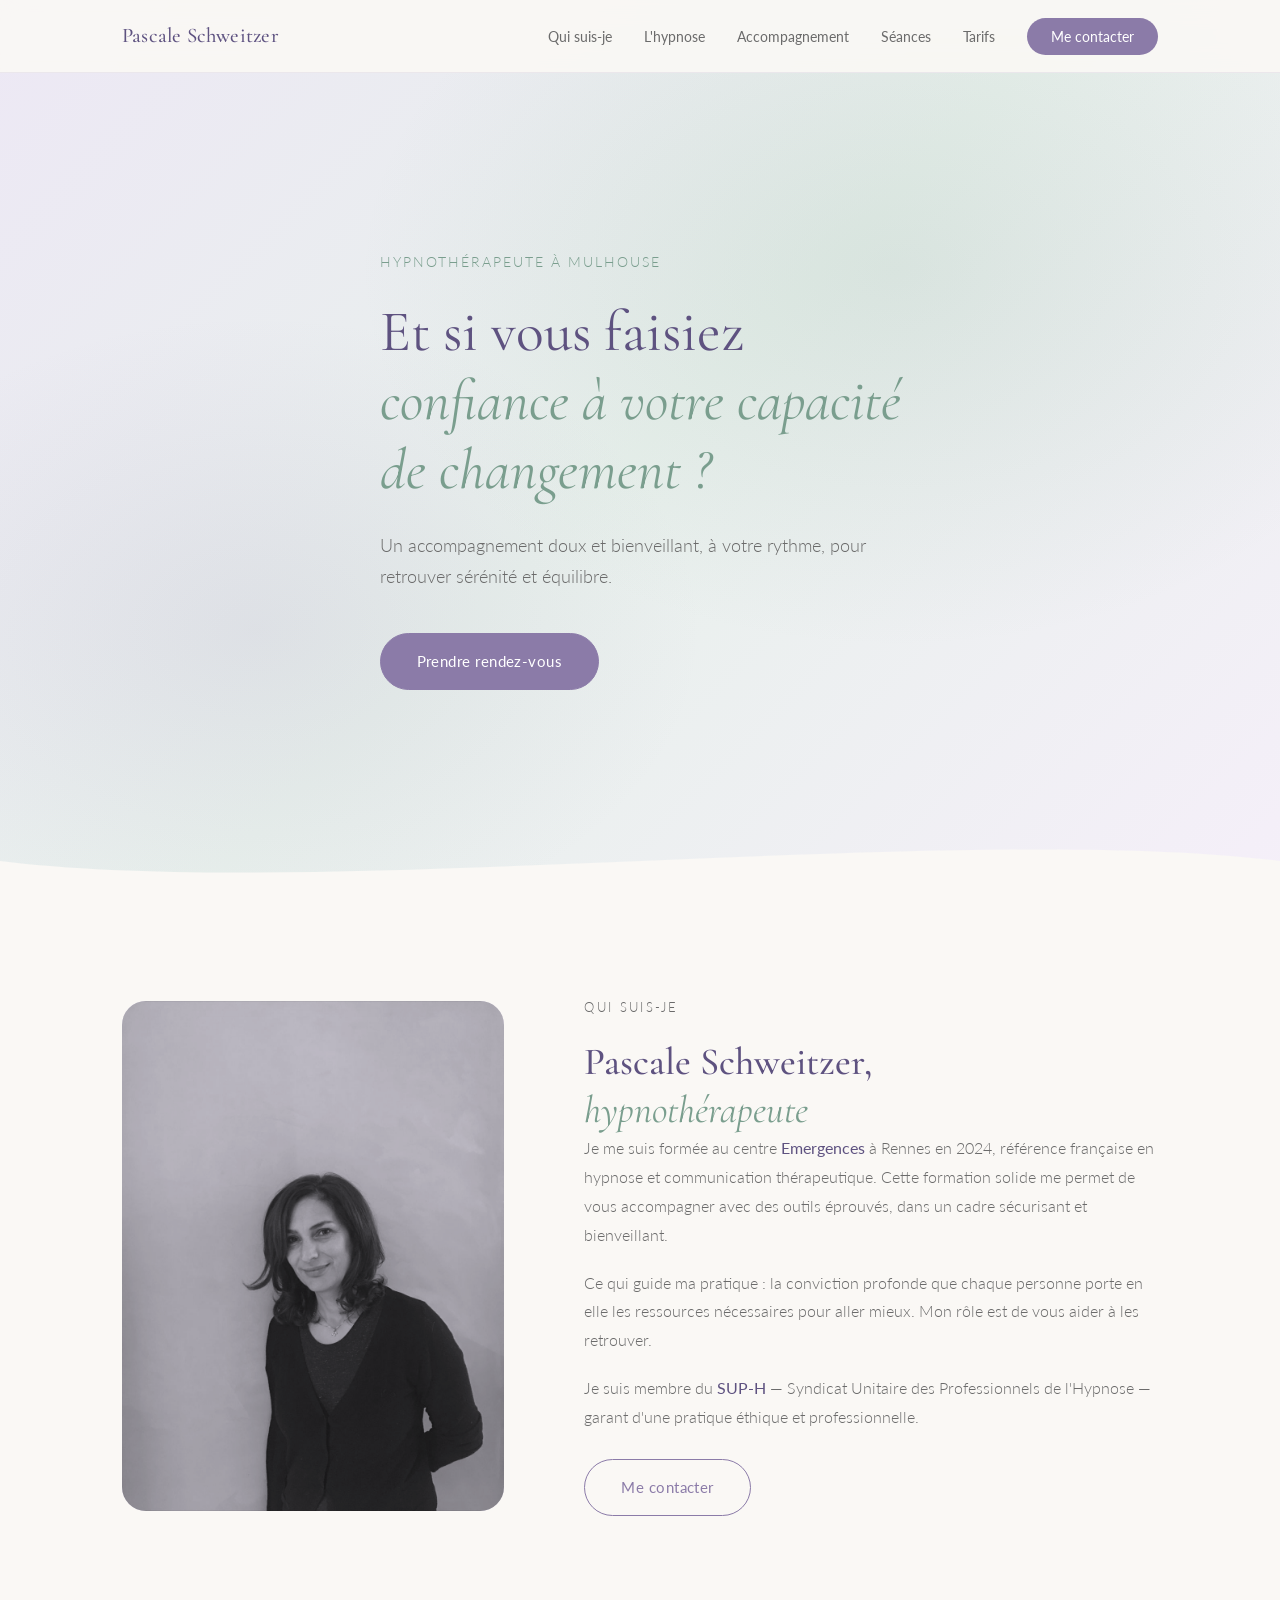
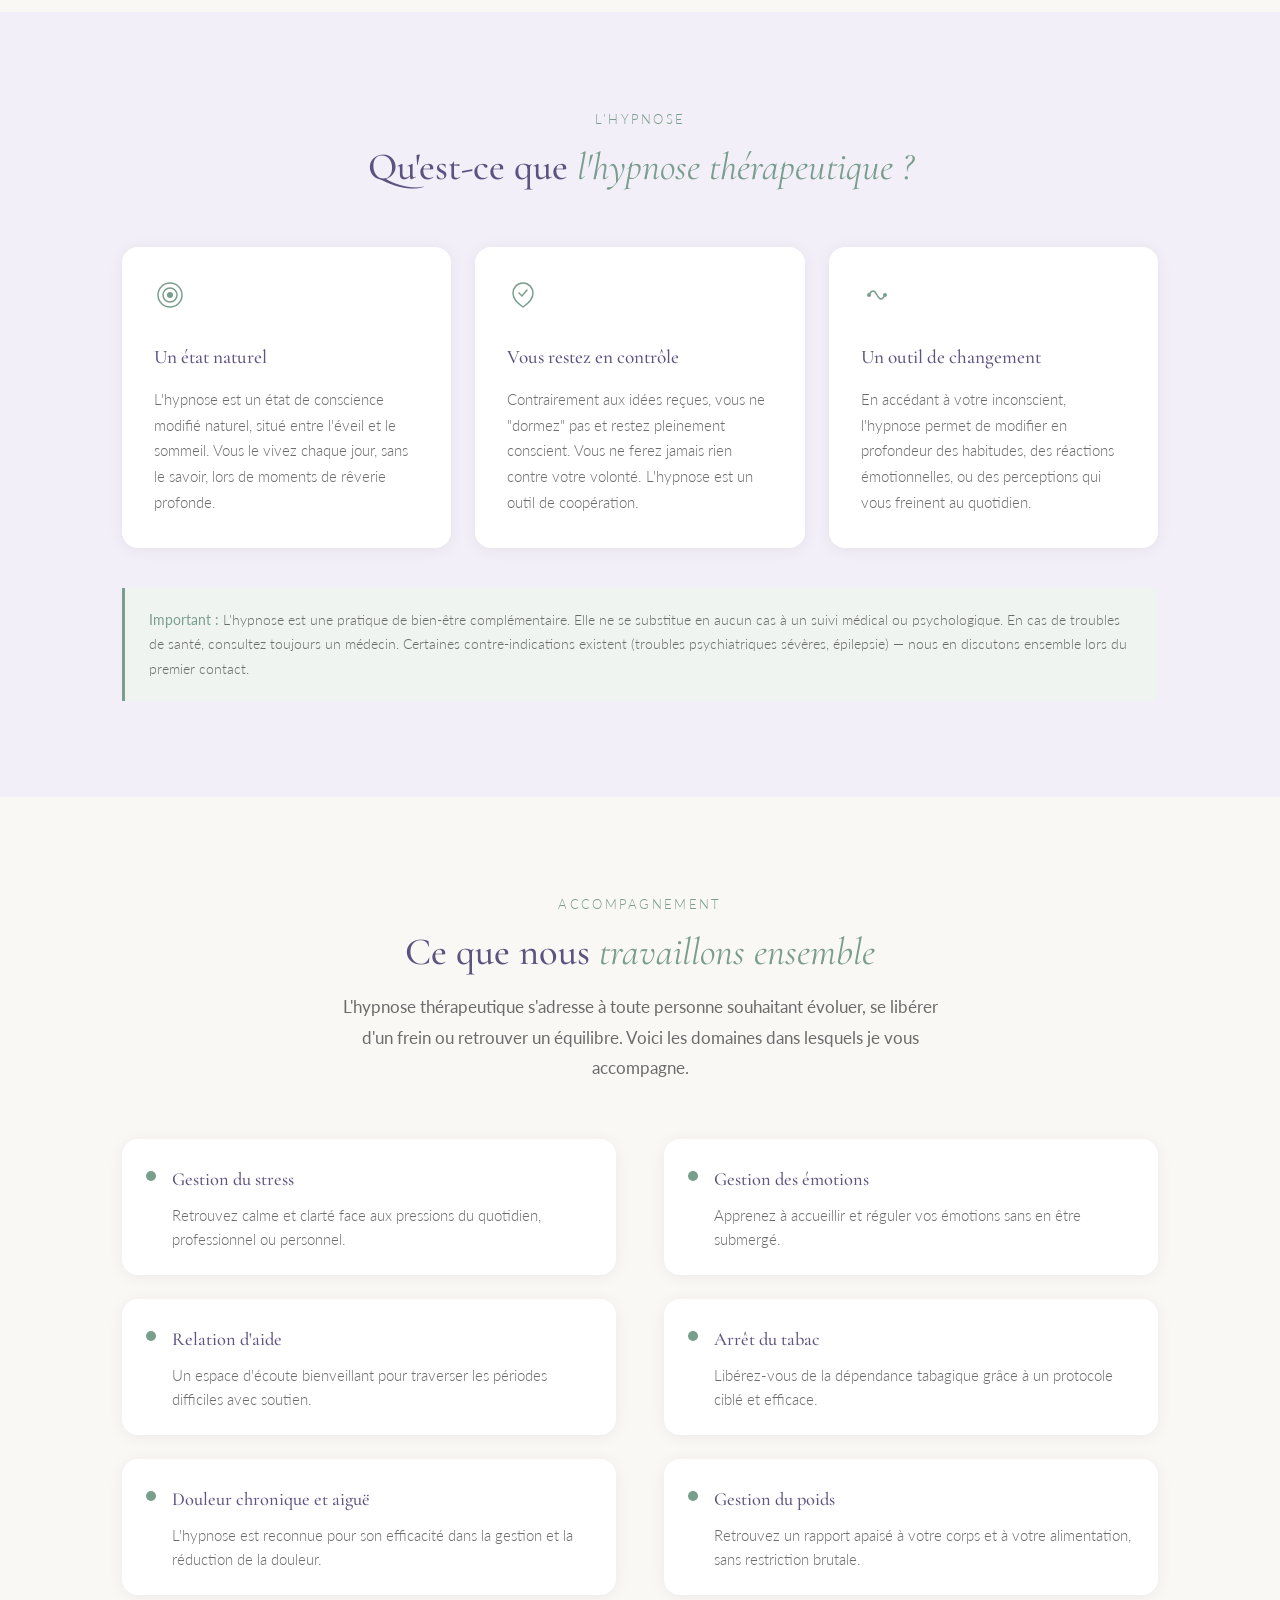
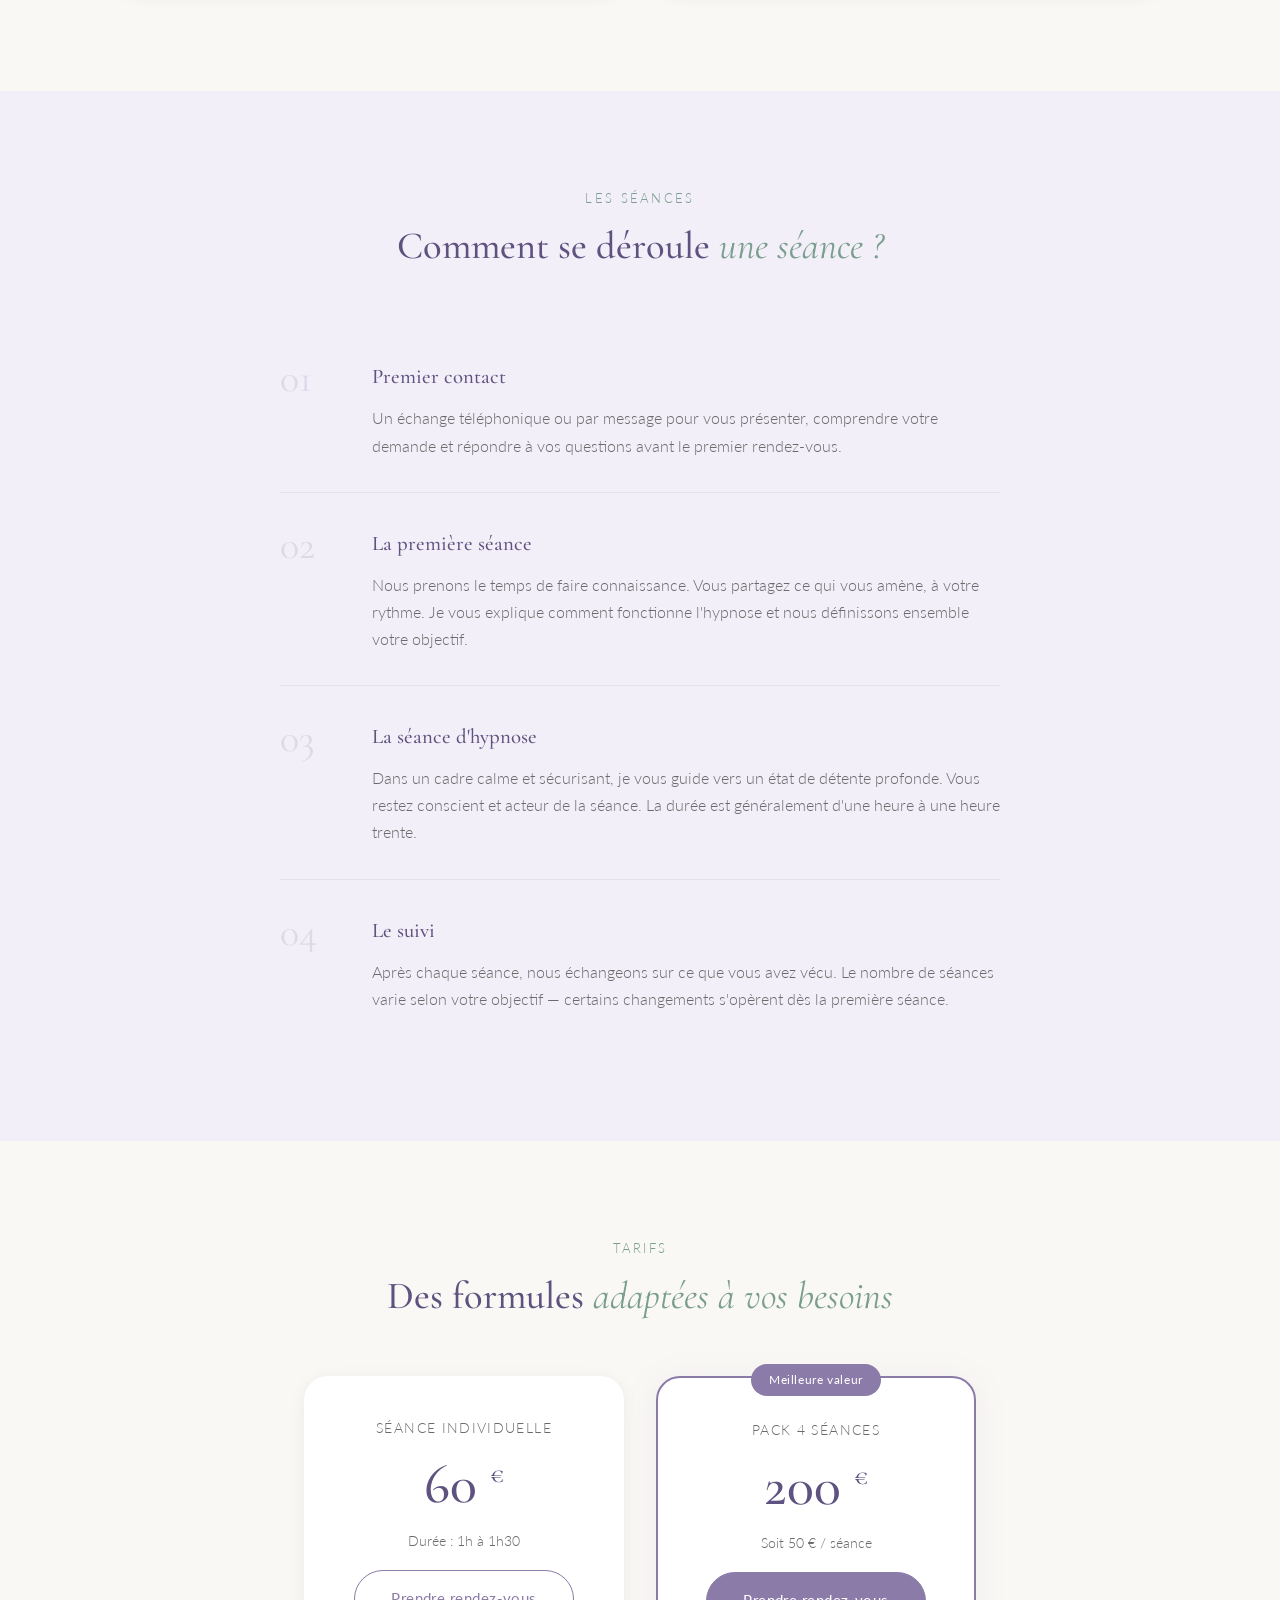
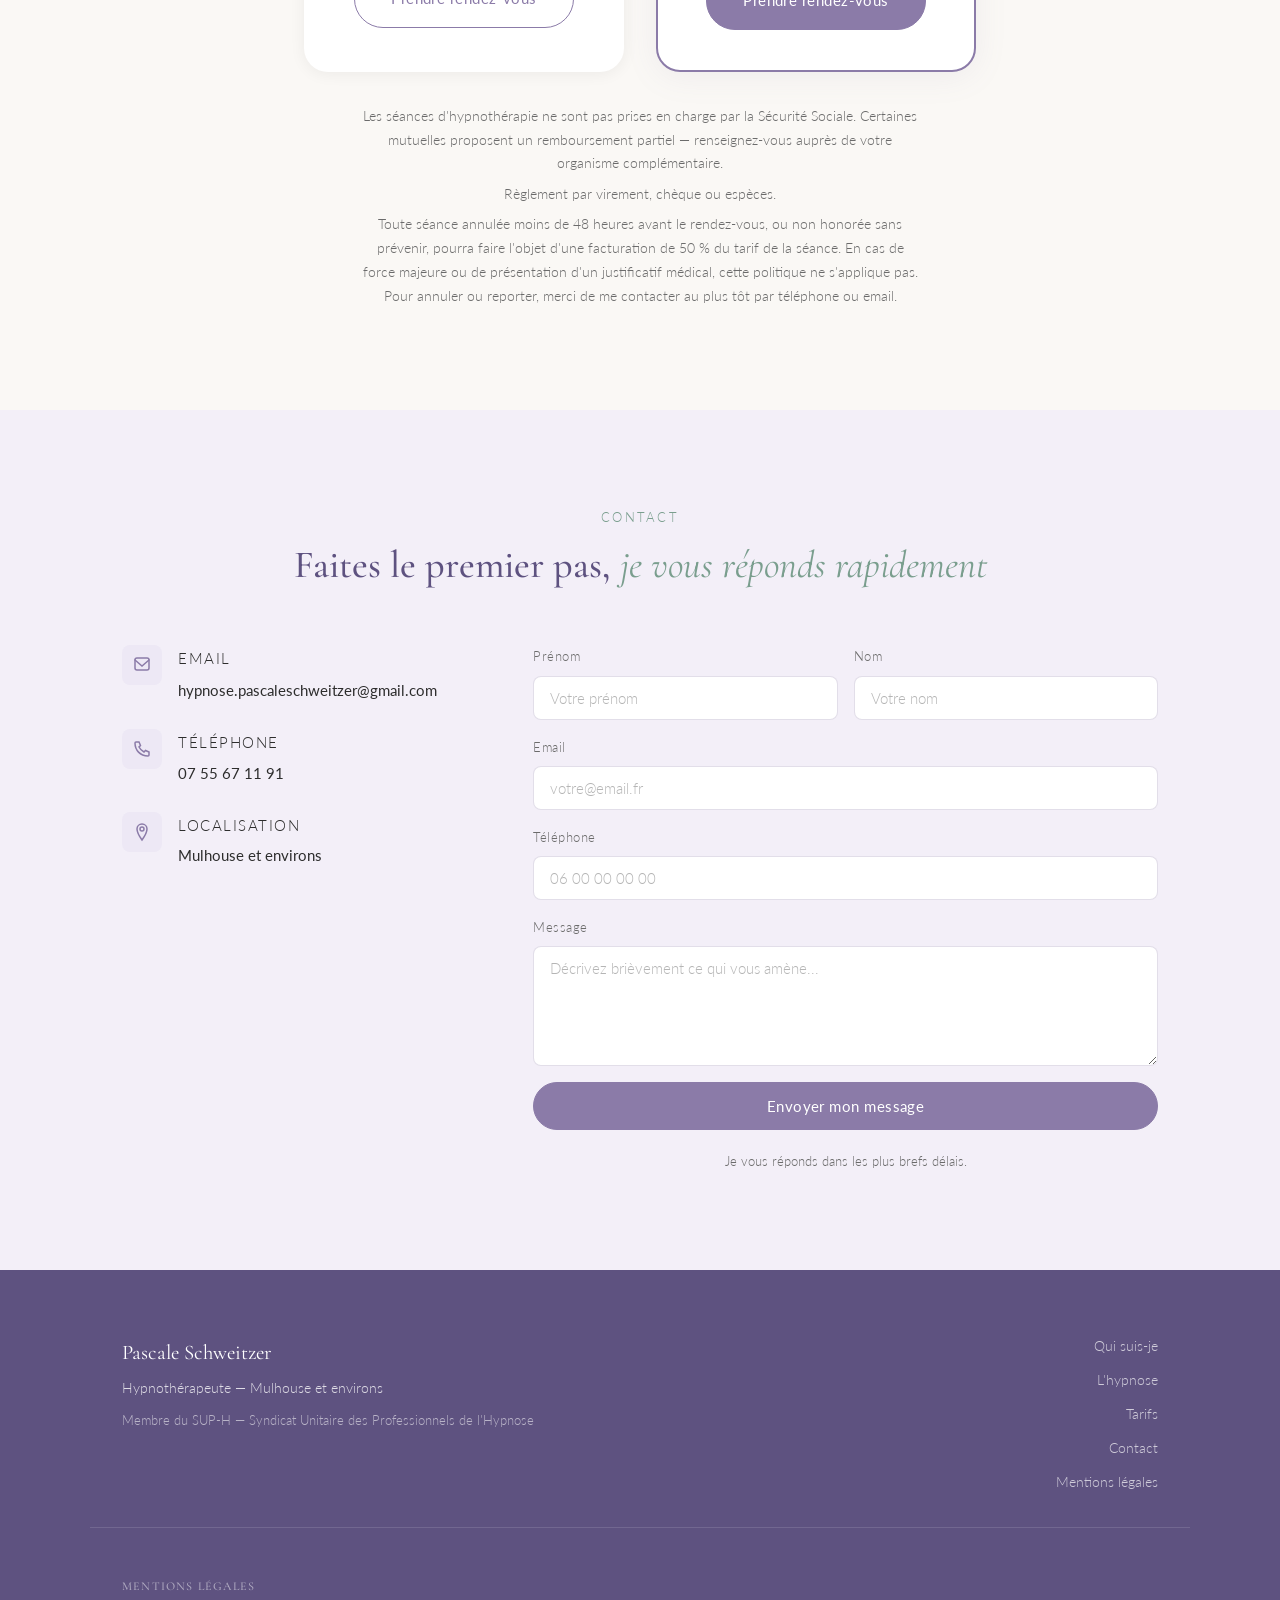
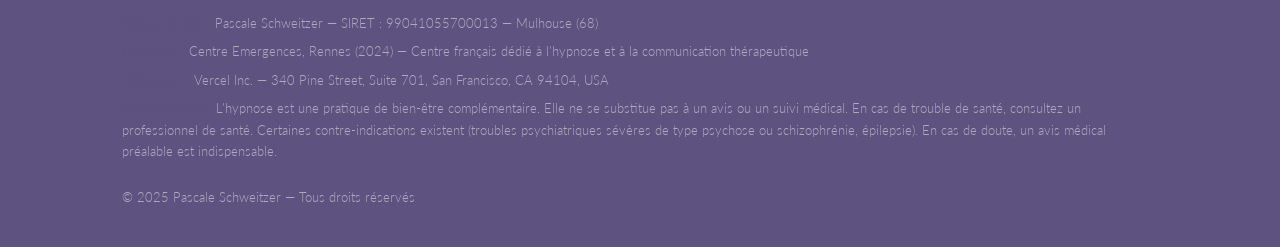
==== index.html @ 08927aa2 "favicon SVG bicolore violet/vert" ====
<!DOCTYPE html>
<html lang="fr">
<head>
  <meta charset="UTF-8" />
  <meta name="viewport" content="width=device-width, initial-scale=1.0" />
  <title>Pascale Schweitzer — Hypnothérapeute à Mulhouse</title>
  <meta name="description" content="Pascale Schweitzer, hypnothérapeute à Mulhouse. Accompagnement en gestion du stress, des émotions, arrêt du tabac, douleur chronique et gestion du poids. Certifiée Emergences." />
  <meta name="robots" content="index, follow" />
  <meta property="og:title" content="Pascale Schweitzer — Hypnothérapeute à Mulhouse" />
  <meta property="og:description" content="Un accompagnement doux et bienveillant pour retrouver votre équilibre. Hypnothérapeute certifiée à Mulhouse et environs." />
  <meta property="og:type" content="website" />
  <meta property="og:url" content="https://schweitzer-hypnose.fr" />
  <link rel="preconnect" href="https://fonts.googleapis.com" />
  <link rel="preconnect" href="https://fonts.gstatic.com" crossorigin />
  <link href="https://fonts.googleapis.com/css2?family=Cormorant+Garamond:ital,wght@0,400;0,500;0,600;1,400;1,500&family=Lato:wght@300;400&display=swap" rel="stylesheet" />
  <link rel="icon" type="image/svg+xml" href="assets/favicon.svg" />
  <link rel="stylesheet" href="style.css" />
</head>
<body>

  <!-- NAVIGATION -->
  <header class="header" id="top">
    <nav class="nav container">
      <a href="#top" class="nav-logo">Pascale Schweitzer</a>
      <button class="nav-burger" id="burger" aria-label="Ouvrir le menu" aria-expanded="false">
        <span></span><span></span><span></span>
      </button>
      <ul class="nav-links" id="nav-links">
        <li><a href="#qui-suis-je">Qui suis-je</a></li>
        <li><a href="#hypnose">L'hypnose</a></li>
        <li><a href="#accompagnement">Accompagnement</a></li>
        <li><a href="#deroulement">Séances</a></li>
        <li><a href="#tarifs">Tarifs</a></li>
        <li><a href="#contact" class="nav-cta">Me contacter</a></li>
      </ul>
    </nav>
  </header>

  <main>

    <!-- HERO -->
    <section class="hero" id="hero">
      <div class="hero-bg"></div>
      <div class="container hero-content">
        <p class="hero-eyebrow">Hypnothérapeute à Mulhouse</p>
        <h1 class="hero-title">Et si vous faisiez<br /><em>confiance à votre capacité<br />de changement ?</em></h1>
        <p class="hero-subtitle">Un accompagnement doux et bienveillant, à votre rythme, pour retrouver sérénité et équilibre.</p>
        <a href="#contact" class="btn btn-primary">Prendre rendez-vous</a>
      </div>
      <div class="hero-wave">
        <svg viewBox="0 0 1440 80" preserveAspectRatio="none" xmlns="http://www.w3.org/2000/svg">
          <path d="M0,40 C360,80 1080,0 1440,40 L1440,80 L0,80 Z" fill="#FAF8F5"/>
        </svg>
      </div>
    </section>

    <!-- QUI SUIS-JE -->
    <section class="section" id="qui-suis-je">
      <div class="container section-two-col">
        <div class="col-image">
          <div class="photo-frame">
            <img src="assets/img-cleo.jpeg" alt="Pascale Schweitzer, hypnothérapeute à Mulhouse" onerror="this.parentElement.classList.add('photo-placeholder')" />
            <div class="photo-overlay"></div>
            <div class="photo-placeholder-text">Photo de Pascale<br/>à venir</div>
          </div>
        </div>
        <div class="col-text">
          <p class="section-eyebrow">Qui suis-je</p>
          <h2 class="section-title">Pascale Schweitzer,<br /><em>hypnothérapeute</em></h2>
          <p>Je me suis formée au centre <strong>Emergences</strong> à Rennes en 2024, référence française en hypnose et communication thérapeutique. Cette formation solide me permet de vous accompagner avec des outils éprouvés, dans un cadre sécurisant et bienveillant.</p>
          <p>Ce qui guide ma pratique : la conviction profonde que chaque personne porte en elle les ressources nécessaires pour aller mieux. Mon rôle est de vous aider à les retrouver.</p>
          <p>Je suis membre du <strong>SUP-H</strong> — Syndicat Unitaire des Professionnels de l'Hypnose — garant d'une pratique éthique et professionnelle.</p>
          <a href="#contact" class="btn btn-outline">Me contacter</a>
        </div>
      </div>
    </section>

    <!-- L'HYPNOSE -->
    <section class="section section-alt" id="hypnose">
      <div class="container">
        <div class="section-header centered">
          <p class="section-eyebrow">L'hypnose</p>
          <h2 class="section-title">Qu'est-ce que <em>l'hypnose thérapeutique ?</em></h2>
        </div>
        <div class="hypnose-grid">
          <div class="hypnose-card">
            <div class="hypnose-icon">
              <svg width="32" height="32" viewBox="0 0 32 32" fill="none" xmlns="http://www.w3.org/2000/svg">
                <circle cx="16" cy="16" r="12" stroke="currentColor" stroke-width="1.5"/>
                <circle cx="16" cy="16" r="7" stroke="currentColor" stroke-width="1.5"/>
                <circle cx="16" cy="16" r="3" fill="currentColor"/>
              </svg>
            </div>
            <h3>Un état naturel</h3>
            <p>L'hypnose est un état de conscience modifié naturel, situé entre l'éveil et le sommeil. Vous le vivez chaque jour, sans le savoir, lors de moments de rêverie profonde.</p>
          </div>
          <div class="hypnose-card">
            <div class="hypnose-icon">
              <svg width="32" height="32" viewBox="0 0 32 32" fill="none" xmlns="http://www.w3.org/2000/svg">
                <path d="M16 4 C10 4 6 9 6 14 C6 20 10 24 16 28 C22 24 26 20 26 14 C26 9 22 4 16 4Z" stroke="currentColor" stroke-width="1.5"/>
                <path d="M12 14 L15 17 L20 11" stroke="currentColor" stroke-width="1.5" stroke-linecap="round"/>
              </svg>
            </div>
            <h3>Vous restez en contrôle</h3>
            <p>Contrairement aux idées reçues, vous ne "dormez" pas et restez pleinement conscient. Vous ne ferez jamais rien contre votre volonté. L'hypnose est un outil de coopération.</p>
          </div>
          <div class="hypnose-card">
            <div class="hypnose-icon">
              <svg width="32" height="32" viewBox="0 0 32 32" fill="none" xmlns="http://www.w3.org/2000/svg">
                <path d="M8 16 Q12 8 16 16 Q20 24 24 16" stroke="currentColor" stroke-width="1.5" stroke-linecap="round"/>
                <circle cx="8" cy="16" r="2" fill="currentColor"/>
                <circle cx="24" cy="16" r="2" fill="currentColor"/>
              </svg>
            </div>
            <h3>Un outil de changement</h3>
            <p>En accédant à votre inconscient, l'hypnose permet de modifier en profondeur des habitudes, des réactions émotionnelles, ou des perceptions qui vous freinent au quotidien.</p>
          </div>
        </div>
        <div class="disclaimer">
          <p><strong>Important :</strong> L'hypnose est une pratique de bien-être complémentaire. Elle ne se substitue en aucun cas à un suivi médical ou psychologique. En cas de troubles de santé, consultez toujours un médecin. Certaines contre-indications existent (troubles psychiatriques sévères, épilepsie) — nous en discutons ensemble lors du premier contact.</p>
        </div>
      </div>
    </section>

    <!-- ACCOMPAGNEMENT -->
    <section class="section" id="accompagnement">
      <div class="container">
        <div class="section-header centered">
          <p class="section-eyebrow">Accompagnement</p>
          <h2 class="section-title">Ce que nous <em>travaillons ensemble</em></h2>
          <p class="section-intro">L'hypnose thérapeutique s'adresse à toute personne souhaitant évoluer, se libérer d'un frein ou retrouver un équilibre. Voici les domaines dans lesquels je vous accompagne.</p>
        </div>
        <div class="accompagnement-grid">
          <div class="accompagnement-item">
            <div class="item-dot"></div>
            <div>
              <h3>Gestion du stress</h3>
              <p>Retrouvez calme et clarté face aux pressions du quotidien, professionnel ou personnel.</p>
            </div>
          </div>
          <div class="accompagnement-item">
            <div class="item-dot"></div>
            <div>
              <h3>Gestion des émotions</h3>
              <p>Apprenez à accueillir et réguler vos émotions sans en être submergé.</p>
            </div>
          </div>
          <div class="accompagnement-item">
            <div class="item-dot"></div>
            <div>
              <h3>Relation d'aide</h3>
              <p>Un espace d'écoute bienveillant pour traverser les périodes difficiles avec soutien.</p>
            </div>
          </div>
          <div class="accompagnement-item">
            <div class="item-dot"></div>
            <div>
              <h3>Arrêt du tabac</h3>
              <p>Libérez-vous de la dépendance tabagique grâce à un protocole ciblé et efficace.</p>
            </div>
          </div>
          <div class="accompagnement-item">
            <div class="item-dot"></div>
            <div>
              <h3>Douleur chronique et aiguë</h3>
              <p>L'hypnose est reconnue pour son efficacité dans la gestion et la réduction de la douleur.</p>
            </div>
          </div>
          <div class="accompagnement-item">
            <div class="item-dot"></div>
            <div>
              <h3>Gestion du poids</h3>
              <p>Retrouvez un rapport apaisé à votre corps et à votre alimentation, sans restriction brutale.</p>
            </div>
          </div>
        </div>
      </div>
    </section>

    <!-- DÉROULEMENT -->
    <section class="section section-alt" id="deroulement">
      <div class="container">
        <div class="section-header centered">
          <p class="section-eyebrow">Les séances</p>
          <h2 class="section-title">Comment se déroule <em>une séance ?</em></h2>
        </div>
        <div class="deroulement-steps">
          <div class="step">
            <div class="step-number">01</div>
            <div class="step-content">
              <h3>Premier contact</h3>
              <p>Un échange téléphonique ou par message pour vous présenter, comprendre votre demande et répondre à vos questions avant le premier rendez-vous.</p>
            </div>
          </div>
          <div class="step">
            <div class="step-number">02</div>
            <div class="step-content">
              <h3>La première séance</h3>
              <p>Nous prenons le temps de faire connaissance. Vous partagez ce qui vous amène, à votre rythme. Je vous explique comment fonctionne l'hypnose et nous définissons ensemble votre objectif.</p>
            </div>
          </div>
          <div class="step">
            <div class="step-number">03</div>
            <div class="step-content">
              <h3>La séance d'hypnose</h3>
              <p>Dans un cadre calme et sécurisant, je vous guide vers un état de détente profonde. Vous restez conscient et acteur de la séance. La durée est généralement d'une heure à une heure trente.</p>
            </div>
          </div>
          <div class="step">
            <div class="step-number">04</div>
            <div class="step-content">
              <h3>Le suivi</h3>
              <p>Après chaque séance, nous échangeons sur ce que vous avez vécu. Le nombre de séances varie selon votre objectif — certains changements s'opèrent dès la première séance.</p>
            </div>
          </div>
        </div>
      </div>
    </section>

    <!-- TARIFS -->
    <section class="section" id="tarifs">
      <div class="container">
        <div class="section-header centered">
          <p class="section-eyebrow">Tarifs</p>
          <h2 class="section-title">Des formules <em>adaptées à vos besoins</em></h2>
        </div>
        <div class="tarifs-grid">
          <div class="tarif-card">
            <div class="tarif-label">Séance individuelle</div>
            <div class="tarif-price">60 <span>€</span></div>
            <div class="tarif-detail">Durée : 1h à 1h30</div>
            <a href="#contact" class="btn btn-outline">Prendre rendez-vous</a>
          </div>
          <div class="tarif-card tarif-card-featured">
            <div class="tarif-badge">Meilleure valeur</div>
            <div class="tarif-label">Pack 4 séances</div>
            <div class="tarif-price">200 <span>€</span></div>
            <div class="tarif-detail">Soit 50 € / séance</div>
            <a href="#contact" class="btn btn-primary">Prendre rendez-vous</a>
          </div>
        </div>
        <div class="tarifs-note">
          <p>Les séances d'hypnothérapie ne sont pas prises en charge par la Sécurité Sociale. Certaines mutuelles proposent un remboursement partiel — renseignez-vous auprès de votre organisme complémentaire.</p>
          <p>Règlement par virement, chèque ou espèces.</p>
          <p>Toute séance annulée moins de 48 heures avant le rendez-vous, ou non honorée sans prévenir, pourra faire l'objet d'une facturation de 50 % du tarif de la séance. En cas de force majeure ou de présentation d'un justificatif médical, cette politique ne s'applique pas. Pour annuler ou reporter, merci de me contacter au plus tôt par téléphone ou email.</p>
        </div>
      </div>
    </section>

    <!-- CONTACT -->
    <section class="section section-alt" id="contact">
      <div class="container">
        <div class="section-header centered">
          <p class="section-eyebrow">Contact</p>
          <h2 class="section-title">Faites le premier pas, <em>je vous réponds rapidement</em></h2>
        </div>
        <div class="contact-grid">
          <div class="contact-info">
            <div class="contact-item">
              <div class="contact-icon">
                <svg width="20" height="20" viewBox="0 0 20 20" fill="none" xmlns="http://www.w3.org/2000/svg">
                  <path d="M3 5a2 2 0 012-2h10a2 2 0 012 2v8a2 2 0 01-2 2H5a2 2 0 01-2-2V5z" stroke="currentColor" stroke-width="1.5"/>
                  <path d="M3 5l7 6 7-6" stroke="currentColor" stroke-width="1.5" stroke-linecap="round"/>
                </svg>
              </div>
              <div>
                <p class="contact-label">Email</p>
                <a href="mailto:hypnose.pascaleschweitzer@gmail.com">hypnose.pascaleschweitzer@gmail.com</a>
              </div>
            </div>
            <div class="contact-item">
              <div class="contact-icon">
                <svg width="20" height="20" viewBox="0 0 20 20" fill="none" xmlns="http://www.w3.org/2000/svg">
                  <path d="M3 4a1 1 0 011-1h3l1.5 3.5L7 8a12 12 0 005 5l1.5-1.5L17 13v3a1 1 0 01-1 1C8 17 3 11 3 4z" stroke="currentColor" stroke-width="1.5" stroke-linecap="round"/>
                </svg>
              </div>
              <div>
                <p class="contact-label">Téléphone</p>
                <a href="tel:+33755671191">07 55 67 11 91</a>
              </div>
            </div>
            <div class="contact-item">
              <div class="contact-icon">
                <svg width="20" height="20" viewBox="0 0 20 20" fill="none" xmlns="http://www.w3.org/2000/svg">
                  <path d="M10 2C7.2 2 5 4.2 5 7c0 4 5 11 5 11s5-7 5-11c0-2.8-2.2-5-5-5z" stroke="currentColor" stroke-width="1.5"/>
                  <circle cx="10" cy="7" r="2" stroke="currentColor" stroke-width="1.5"/>
                </svg>
              </div>
              <div>
                <p class="contact-label">Localisation</p>
                <p>Mulhouse et environs</p>
              </div>
            </div>
          </div>
          <form class="contact-form" action="https://formspree.io/f/xaqkwlgq" method="POST">
            <div class="form-row">
              <div class="form-group">
                <label for="prenom">Prénom</label>
                <input type="text" id="prenom" name="prenom" required placeholder="Votre prénom" />
              </div>
              <div class="form-group">
                <label for="nom">Nom</label>
                <input type="text" id="nom" name="nom" required placeholder="Votre nom" />
              </div>
            </div>
            <div class="form-group">
              <label for="email">Email</label>
              <input type="email" id="email" name="email" required placeholder="votre@email.fr" />
            </div>
            <div class="form-group">
              <label for="telephone">Téléphone</label>
              <input type="tel" id="telephone" name="telephone" placeholder="06 00 00 00 00" />
            </div>
            <div class="form-group">
              <label for="message">Message</label>
              <textarea id="message" name="message" rows="5" required placeholder="Décrivez brièvement ce qui vous amène..."></textarea>
            </div>
            <button type="submit" class="btn btn-primary btn-full">Envoyer mon message</button>
            <p class="form-note">Je vous réponds dans les plus brefs délais.</p>
          </form>
        </div>
      </div>
    </section>

  </main>

  <!-- FOOTER -->
  <footer class="footer">
    <div class="container footer-content">
      <div class="footer-brand">
        <p class="footer-name">Pascale Schweitzer</p>
        <p class="footer-title">Hypnothérapeute — Mulhouse et environs</p>
        <p class="footer-syndicat">Membre du SUP-H — Syndicat Unitaire des Professionnels de l'Hypnose</p>
      </div>
      <div class="footer-links">
        <a href="#qui-suis-je">Qui suis-je</a>
        <a href="#hypnose">L'hypnose</a>
        <a href="#tarifs">Tarifs</a>
        <a href="#contact">Contact</a>
        <a href="#mentions-legales">Mentions légales</a>
      </div>
    </div>
    <div class="container mentions-legales" id="mentions-legales">
      <h4>Mentions légales</h4>
      <p><strong>Éditeur du site :</strong> Pascale Schweitzer — SIRET : 99041055700013 — Mulhouse (68)</p>
      <p><strong>Formation :</strong> Centre Emergences, Rennes (2024) — Centre français dédié à l'hypnose et à la communication thérapeutique</p>
      <p><strong>Hébergeur :</strong> Vercel Inc. — 340 Pine Street, Suite 701, San Francisco, CA 94104, USA</p>
      <p><strong>Avertissement :</strong> L'hypnose est une pratique de bien-être complémentaire. Elle ne se substitue pas à un avis ou un suivi médical. En cas de trouble de santé, consultez un professionnel de santé. Certaines contre-indications existent (troubles psychiatriques sévères de type psychose ou schizophrénie, épilepsie). En cas de doute, un avis médical préalable est indispensable.</p>
      <p class="footer-copy">© 2025 Pascale Schweitzer — Tous droits réservés</p>
    </div>
  </footer>

  <script src="script.js"></script>
</body>
</html>
---- style.css ----
/* === VARIABLES === */
:root {
  --violet: #8B7BA8;
  --violet-dark: #5E5280;
  --violet-light: #EDE8F5;
  --vert: #7A9E8E;
  --vert-light: #EFF4F1;
  --fond: #FAF8F5;
  --fond-alt: #F3EFF8;
  --texte: #2D2D2D;
  --texte-doux: #6B6B6B;
  --blanc: #FFFFFF;
  --radius-sm: 8px;
  --radius-md: 16px;
  --radius-lg: 24px;
  --radius-pill: 50px;
  --ombre: 0 4px 32px rgba(139, 123, 168, 0.10);
  --ombre-card: 0 2px 16px rgba(0,0,0,0.06);
  --transition: 0.4s ease-out;
  --font-display: 'Cormorant Garamond', Georgia, serif;
  --font-body: 'Lato', sans-serif;
}

/* === RESET & BASE === */
*, *::before, *::after { box-sizing: border-box; margin: 0; padding: 0; }

html { scroll-behavior: smooth; font-size: 16px; }

body {
  font-family: var(--font-body);
  font-weight: 400;
  color: var(--texte);
  background-color: var(--fond);
  line-height: 1.8;
  overflow-x: hidden;
}

img { max-width: 100%; display: block; }

a { color: var(--violet); text-decoration: none; transition: color var(--transition); }
a:hover { color: var(--violet-dark); }

strong { font-weight: 400; color: var(--violet-dark); }

/* === CONTAINER === */
.container {
  max-width: 1100px;
  margin: 0 auto;
  padding: 0 2rem;
}

/* === BOUTONS === */
.btn {
  display: inline-block;
  padding: 14px 36px;
  border-radius: var(--radius-pill);
  font-family: var(--font-body);
  font-size: 0.95rem;
  font-weight: 400;
  letter-spacing: 0.03em;
  cursor: pointer;
  transition: all var(--transition);
  border: 1.5px solid transparent;
  text-align: center;
}

.btn-primary {
  background-color: var(--violet);
  color: var(--blanc);
  border-color: var(--violet);
}
.btn-primary:hover {
  background-color: var(--violet-dark);
  border-color: var(--violet-dark);
  color: var(--blanc);
  transform: translateY(-2px);
  box-shadow: 0 8px 24px rgba(94, 82, 128, 0.25);
}

.btn-outline {
  background-color: transparent;
  color: var(--violet);
  border-color: var(--violet);
}
.btn-outline:hover {
  background-color: var(--violet-light);
  color: var(--violet-dark);
  transform: translateY(-2px);
}

.btn-full { width: 100%; }

/* === NAVIGATION === */
.header {
  position: fixed;
  top: 0;
  left: 0;
  right: 0;
  z-index: 100;
  background: rgba(250, 248, 245, 0.92);
  backdrop-filter: blur(12px);
  border-bottom: 1px solid rgba(139, 123, 168, 0.12);
  transition: box-shadow var(--transition);
}
.header.scrolled { box-shadow: 0 2px 20px rgba(139,123,168,0.10); }

.nav {
  display: flex;
  align-items: center;
  justify-content: space-between;
  height: 72px;
}

.nav-logo {
  font-family: var(--font-display);
  font-size: 1.3rem;
  font-weight: 500;
  color: var(--violet-dark);
  letter-spacing: 0.01em;
}
.nav-logo:hover { color: var(--violet); }

.nav-links {
  display: flex;
  align-items: center;
  gap: 2rem;
  list-style: none;
}

.nav-links a {
  font-size: 0.9rem;
  color: var(--texte-doux);
  font-weight: 400;
  transition: color var(--transition);
}
.nav-links a:hover { color: var(--violet); }

.nav-cta {
  background-color: var(--violet) !important;
  color: var(--blanc) !important;
  padding: 10px 24px;
  border-radius: var(--radius-pill);
  font-size: 0.88rem !important;
  transition: all var(--transition) !important;
}
.nav-cta:hover {
  background-color: var(--violet-dark) !important;
  color: var(--blanc) !important;
  transform: translateY(-1px);
}

.nav-burger {
  display: none;
  flex-direction: column;
  gap: 5px;
  background: none;
  border: none;
  cursor: pointer;
  padding: 4px;
}
.nav-burger span {
  display: block;
  width: 24px;
  height: 1.5px;
  background: var(--violet);
  transition: all 0.3s ease;
}

/* === HERO === */
.hero {
  position: relative;
  min-height: 100vh;
  display: flex;
  align-items: center;
  background: linear-gradient(135deg, #EDE8F5 0%, #E8F0EC 50%, #F5EFF9 100%);
  padding-top: 72px;
  overflow: hidden;
}

.hero-bg {
  position: absolute;
  inset: 0;
  background:
    radial-gradient(ellipse 60% 60% at 70% 30%, rgba(122,158,142,0.15) 0%, transparent 70%),
    radial-gradient(ellipse 50% 50% at 20% 70%, rgba(139,123,168,0.12) 0%, transparent 70%);
}

.hero-content {
  position: relative;
  z-index: 1;
  padding-top: 4rem;
  padding-bottom: 6rem;
  max-width: 680px;
}

.hero-eyebrow {
  font-family: var(--font-body);
  font-size: 0.85rem;
  font-weight: 300;
  letter-spacing: 0.15em;
  text-transform: uppercase;
  color: var(--vert);
  margin-bottom: 1.5rem;
  opacity: 0;
  animation: fadeUp 0.8s ease-out 0.2s forwards;
}

.hero-title {
  font-family: var(--font-display);
  font-size: clamp(2.4rem, 5vw, 3.6rem);
  font-weight: 400;
  line-height: 1.2;
  color: var(--violet-dark);
  margin-bottom: 1.5rem;
  opacity: 0;
  animation: fadeUp 0.8s ease-out 0.4s forwards;
}
.hero-title em {
  font-style: italic;
  color: var(--vert);
}

.hero-subtitle {
  font-size: 1.1rem;
  font-weight: 300;
  color: var(--texte-doux);
  line-height: 1.8;
  margin-bottom: 2.5rem;
  max-width: 520px;
  opacity: 0;
  animation: fadeUp 0.8s ease-out 0.6s forwards;
}

.hero-content .btn {
  opacity: 0;
  animation: fadeUp 0.8s ease-out 0.8s forwards;
}

.hero-wave {
  position: absolute;
  bottom: -1px;
  left: 0;
  right: 0;
  height: 80px;
}
.hero-wave svg { width: 100%; height: 100%; }

/* === SECTIONS COMMUNES === */
.section { padding: 6rem 0; }
.section-alt { background-color: var(--fond-alt); }

.section-header { margin-bottom: 3.5rem; }
.section-header.centered { text-align: center; }

.section-eyebrow {
  font-size: 0.8rem;
  font-weight: 300;
  letter-spacing: 0.18em;
  text-transform: uppercase;
  color: var(--vert);
  margin-bottom: 0.75rem;
}

.section-title {
  font-family: var(--font-display);
  font-size: clamp(1.8rem, 3.5vw, 2.4rem);
  font-weight: 500;
  line-height: 1.25;
  color: var(--violet-dark);
}
.section-title em {
  font-style: italic;
  font-weight: 400;
  color: var(--vert);
}

.section-intro {
  margin-top: 1rem;
  font-size: 1.05rem;
  color: var(--texte-doux);
  max-width: 600px;
  margin-left: auto;
  margin-right: auto;
}

/* === QUI SUIS-JE === */
.section-two-col {
  display: grid;
  grid-template-columns: 1fr 1.5fr;
  gap: 5rem;
  align-items: center;
}

.photo-frame {
  position: relative;
  aspect-ratio: 3/4;
  border-radius: var(--radius-lg);
  overflow: hidden;
  background: var(--violet-light);
}

.photo-frame img {
  width: 100%;
  height: 100%;
  object-fit: cover;
  filter: grayscale(100%);
}

.photo-overlay {
  position: absolute;
  inset: 0;
  background: #8B7BA8;
  opacity: 0.28;
  mix-blend-mode: multiply;
  pointer-events: none;
}

.photo-frame.photo-placeholder img { display: none; }

.photo-placeholder-text {
  position: absolute;
  inset: 0;
  display: none;
  align-items: center;
  justify-content: center;
  text-align: center;
  font-family: var(--font-display);
  font-size: 1.1rem;
  color: var(--violet);
  line-height: 1.6;
}

.photo-frame.photo-placeholder .photo-placeholder-text { display: flex; }

.col-text p {
  color: var(--texte-doux);
  margin-bottom: 1.2rem;
  font-weight: 300;
}

.col-text .btn { margin-top: 0.5rem; }

/* === HYPNOSE CARDS === */
.hypnose-grid {
  display: grid;
  grid-template-columns: repeat(3, 1fr);
  gap: 1.5rem;
  margin-bottom: 2.5rem;
}

.hypnose-card {
  background: var(--blanc);
  border-radius: var(--radius-md);
  padding: 2rem;
  box-shadow: var(--ombre-card);
  transition: transform var(--transition), box-shadow var(--transition);
}
.hypnose-card:hover {
  transform: translateY(-4px);
  box-shadow: var(--ombre);
}

.hypnose-icon {
  color: var(--vert);
  margin-bottom: 1.25rem;
}

.hypnose-card h3 {
  font-family: var(--font-display);
  font-size: 1.2rem;
  font-weight: 500;
  color: var(--violet-dark);
  margin-bottom: 0.75rem;
}

.hypnose-card p {
  font-size: 0.95rem;
  color: var(--texte-doux);
  font-weight: 300;
  line-height: 1.7;
}

.disclaimer {
  background: var(--vert-light);
  border-left: 3px solid var(--vert);
  border-radius: 0 var(--radius-sm) var(--radius-sm) 0;
  padding: 1.25rem 1.5rem;
}
.disclaimer p {
  font-size: 0.9rem;
  color: var(--texte-doux);
  line-height: 1.7;
  font-weight: 300;
}
.disclaimer strong { color: var(--vert); }

/* === ACCOMPAGNEMENT === */
.accompagnement-grid {
  display: grid;
  grid-template-columns: repeat(2, 1fr);
  gap: 1.5rem 3rem;
}

.accompagnement-item {
  display: flex;
  gap: 1rem;
  align-items: flex-start;
  padding: 1.5rem;
  border-radius: var(--radius-md);
  background: var(--blanc);
  box-shadow: var(--ombre-card);
  transition: transform var(--transition);
}
.accompagnement-item:hover { transform: translateY(-2px); }

.item-dot {
  flex-shrink: 0;
  width: 10px;
  height: 10px;
  border-radius: 50%;
  background: var(--vert);
  margin-top: 0.5rem;
}

.accompagnement-item h3 {
  font-family: var(--font-display);
  font-size: 1.15rem;
  font-weight: 500;
  color: var(--violet-dark);
  margin-bottom: 0.4rem;
}

.accompagnement-item p {
  font-size: 0.92rem;
  color: var(--texte-doux);
  font-weight: 300;
  line-height: 1.65;
}

/* === DÉROULEMENT === */
.deroulement-steps {
  display: flex;
  flex-direction: column;
  gap: 0;
  max-width: 720px;
  margin: 0 auto;
}

.step {
  display: flex;
  gap: 2rem;
  padding: 2rem 0;
  border-bottom: 1px solid rgba(139,123,168,0.12);
  position: relative;
}
.step:last-child { border-bottom: none; }

.step-number {
  font-family: var(--font-display);
  font-size: 2.5rem;
  font-weight: 400;
  color: rgba(139,123,168,0.2);
  line-height: 1;
  flex-shrink: 0;
  width: 60px;
}

.step-content h3 {
  font-family: var(--font-display);
  font-size: 1.3rem;
  font-weight: 500;
  color: var(--violet-dark);
  margin-bottom: 0.6rem;
}
.step-content p {
  font-size: 0.97rem;
  color: var(--texte-doux);
  font-weight: 300;
  line-height: 1.75;
}

/* === TARIFS === */
.tarifs-grid {
  display: flex;
  gap: 2rem;
  justify-content: center;
  align-items: stretch;
  margin-bottom: 2rem;
}

.tarif-card {
  background: var(--blanc);
  border-radius: var(--radius-lg);
  padding: 2.5rem 2rem;
  text-align: center;
  box-shadow: var(--ombre-card);
  flex: 0 1 320px;
  display: flex;
  flex-direction: column;
  align-items: center;
  gap: 1rem;
  position: relative;
  transition: transform var(--transition);
}
.tarif-card:hover { transform: translateY(-4px); }

.tarif-card-featured {
  border: 2px solid var(--violet);
  box-shadow: var(--ombre);
}

.tarif-badge {
  position: absolute;
  top: -14px;
  background: var(--violet);
  color: var(--blanc);
  font-size: 0.78rem;
  padding: 5px 18px;
  border-radius: var(--radius-pill);
  letter-spacing: 0.05em;
}

.tarif-label {
  font-size: 0.85rem;
  font-weight: 300;
  letter-spacing: 0.1em;
  text-transform: uppercase;
  color: var(--texte-doux);
}

.tarif-price {
  font-family: var(--font-display);
  font-size: 3.5rem;
  font-weight: 500;
  color: var(--violet-dark);
  line-height: 1;
}
.tarif-price span {
  font-size: 1.5rem;
  vertical-align: super;
}

.tarif-detail {
  font-size: 0.9rem;
  color: var(--texte-doux);
  font-weight: 300;
}

.tarifs-note {
  text-align: center;
  max-width: 560px;
  margin: 0 auto;
}
.tarifs-note p {
  font-size: 0.88rem;
  color: var(--texte-doux);
  font-weight: 300;
  line-height: 1.7;
  margin-bottom: 0.4rem;
}

/* === CONTACT === */
.contact-grid {
  display: grid;
  grid-template-columns: 1fr 1.8fr;
  gap: 4rem;
  align-items: start;
}

.contact-info { display: flex; flex-direction: column; gap: 1.5rem; }

.contact-item {
  display: flex;
  gap: 1rem;
  align-items: flex-start;
}

.contact-icon {
  flex-shrink: 0;
  width: 40px;
  height: 40px;
  border-radius: var(--radius-sm);
  background: var(--violet-light);
  color: var(--violet);
  display: flex;
  align-items: center;
  justify-content: center;
}

.contact-label {
  font-size: 0.78rem;
  letter-spacing: 0.1em;
  text-transform: uppercase;
  color: var(--texte-doux);
  font-weight: 300;
  margin-bottom: 0.2rem;
}

.contact-item a, .contact-item p {
  font-size: 0.95rem;
  color: var(--texte);
  word-break: break-word;
}

/* FORMULAIRE */
.contact-form {
  display: flex;
  flex-direction: column;
  gap: 1rem;
}

.form-row {
  display: grid;
  grid-template-columns: 1fr 1fr;
  gap: 1rem;
}

.form-group {
  display: flex;
  flex-direction: column;
  gap: 0.4rem;
}

.form-group label {
  font-size: 0.83rem;
  color: var(--texte-doux);
  font-weight: 300;
  letter-spacing: 0.04em;
}

.form-group input,
.form-group textarea {
  width: 100%;
  padding: 12px 16px;
  border: 1.5px solid rgba(139,123,168,0.25);
  border-radius: var(--radius-sm);
  font-family: var(--font-body);
  font-size: 0.95rem;
  font-weight: 300;
  color: var(--texte);
  background: var(--blanc);
  transition: border-color var(--transition), box-shadow var(--transition);
  outline: none;
  -webkit-appearance: none;
}

.form-group input:focus,
.form-group textarea:focus {
  border-color: var(--violet);
  box-shadow: 0 0 0 3px rgba(139,123,168,0.12);
}

.form-group textarea { resize: vertical; min-height: 120px; }

.form-group input::placeholder,
.form-group textarea::placeholder { color: rgba(107,107,107,0.5); }

.form-note {
  text-align: center;
  font-size: 0.82rem;
  color: var(--texte-doux);
  font-weight: 300;
  margin-top: 0.25rem;
}

/* === FOOTER === */
.footer {
  background: var(--violet-dark);
  color: rgba(255,255,255,0.8);
  padding: 4rem 0 2rem;
}

.footer-content {
  display: flex;
  justify-content: space-between;
  align-items: flex-start;
  gap: 3rem;
  padding-bottom: 2rem;
  border-bottom: 1px solid rgba(255,255,255,0.12);
  margin-bottom: 2rem;
}

.footer-name {
  font-family: var(--font-display);
  font-size: 1.3rem;
  color: var(--blanc);
  margin-bottom: 0.3rem;
}
.footer-title {
  font-size: 0.85rem;
  font-weight: 300;
  margin-bottom: 0.5rem;
}
.footer-syndicat {
  font-size: 0.8rem;
  font-weight: 300;
  opacity: 0.7;
}

.footer-links {
  display: flex;
  flex-direction: column;
  gap: 0.6rem;
  text-align: right;
}
.footer-links a {
  font-size: 0.85rem;
  color: rgba(255,255,255,0.7);
  font-weight: 300;
  transition: color var(--transition);
}
.footer-links a:hover { color: var(--blanc); }

.mentions-legales { padding-top: 1rem; }

.mentions-legales h4 {
  font-family: var(--font-display);
  font-size: 1rem;
  font-weight: 500;
  color: rgba(255,255,255,0.5);
  margin-bottom: 1rem;
  text-transform: uppercase;
  letter-spacing: 0.1em;
  font-size: 0.75rem;
}

.mentions-legales p {
  font-size: 0.8rem;
  line-height: 1.7;
  color: rgba(255,255,255,0.5);
  font-weight: 300;
  margin-bottom: 0.4rem;
}

.footer-copy {
  margin-top: 1.5rem;
  font-size: 0.78rem;
  color: rgba(255,255,255,0.35);
}

/* === ANIMATIONS === */
@keyframes fadeUp {
  from { opacity: 0; transform: translateY(24px); }
  to { opacity: 1; transform: translateY(0); }
}

.fade-up {
  opacity: 0;
  transform: translateY(24px);
  transition: opacity 0.6s ease-out, transform 0.6s ease-out;
}
.fade-up.visible {
  opacity: 1;
  transform: translateY(0);
}

/* === RESPONSIVE === */
@media (max-width: 900px) {
  .section-two-col {
    grid-template-columns: 1fr;
    gap: 3rem;
  }
  .col-image { max-width: 320px; margin: 0 auto; }
  .hypnose-grid { grid-template-columns: 1fr; }
  .accompagnement-grid { grid-template-columns: 1fr; }
  .contact-grid { grid-template-columns: 1fr; gap: 2.5rem; }
  .tarifs-grid { flex-direction: column; align-items: center; }
  .footer-content { flex-direction: column; }
  .footer-links { text-align: left; }
}

@media (max-width: 680px) {
  .container { padding: 0 1.25rem; }
  .section { padding: 4rem 0; }
  .hero-content { padding-bottom: 4rem; }

  .nav-links {
    display: none;
    position: fixed;
    top: 72px;
    left: 0;
    right: 0;
    background: rgba(250,248,245,0.98);
    backdrop-filter: blur(12px);
    flex-direction: column;
    padding: 2rem 1.5rem;
    gap: 1.25rem;
    border-bottom: 1px solid rgba(139,123,168,0.12);
    box-shadow: 0 8px 24px rgba(0,0,0,0.08);
  }
  .nav-links.open { display: flex; }
  .nav-links a { font-size: 1rem; }
  .nav-cta { text-align: center; }
  .nav-burger { display: flex; }

  .form-row { grid-template-columns: 1fr; }

  .step { gap: 1rem; }
  .step-number { font-size: 1.8rem; width: 40px; }
}
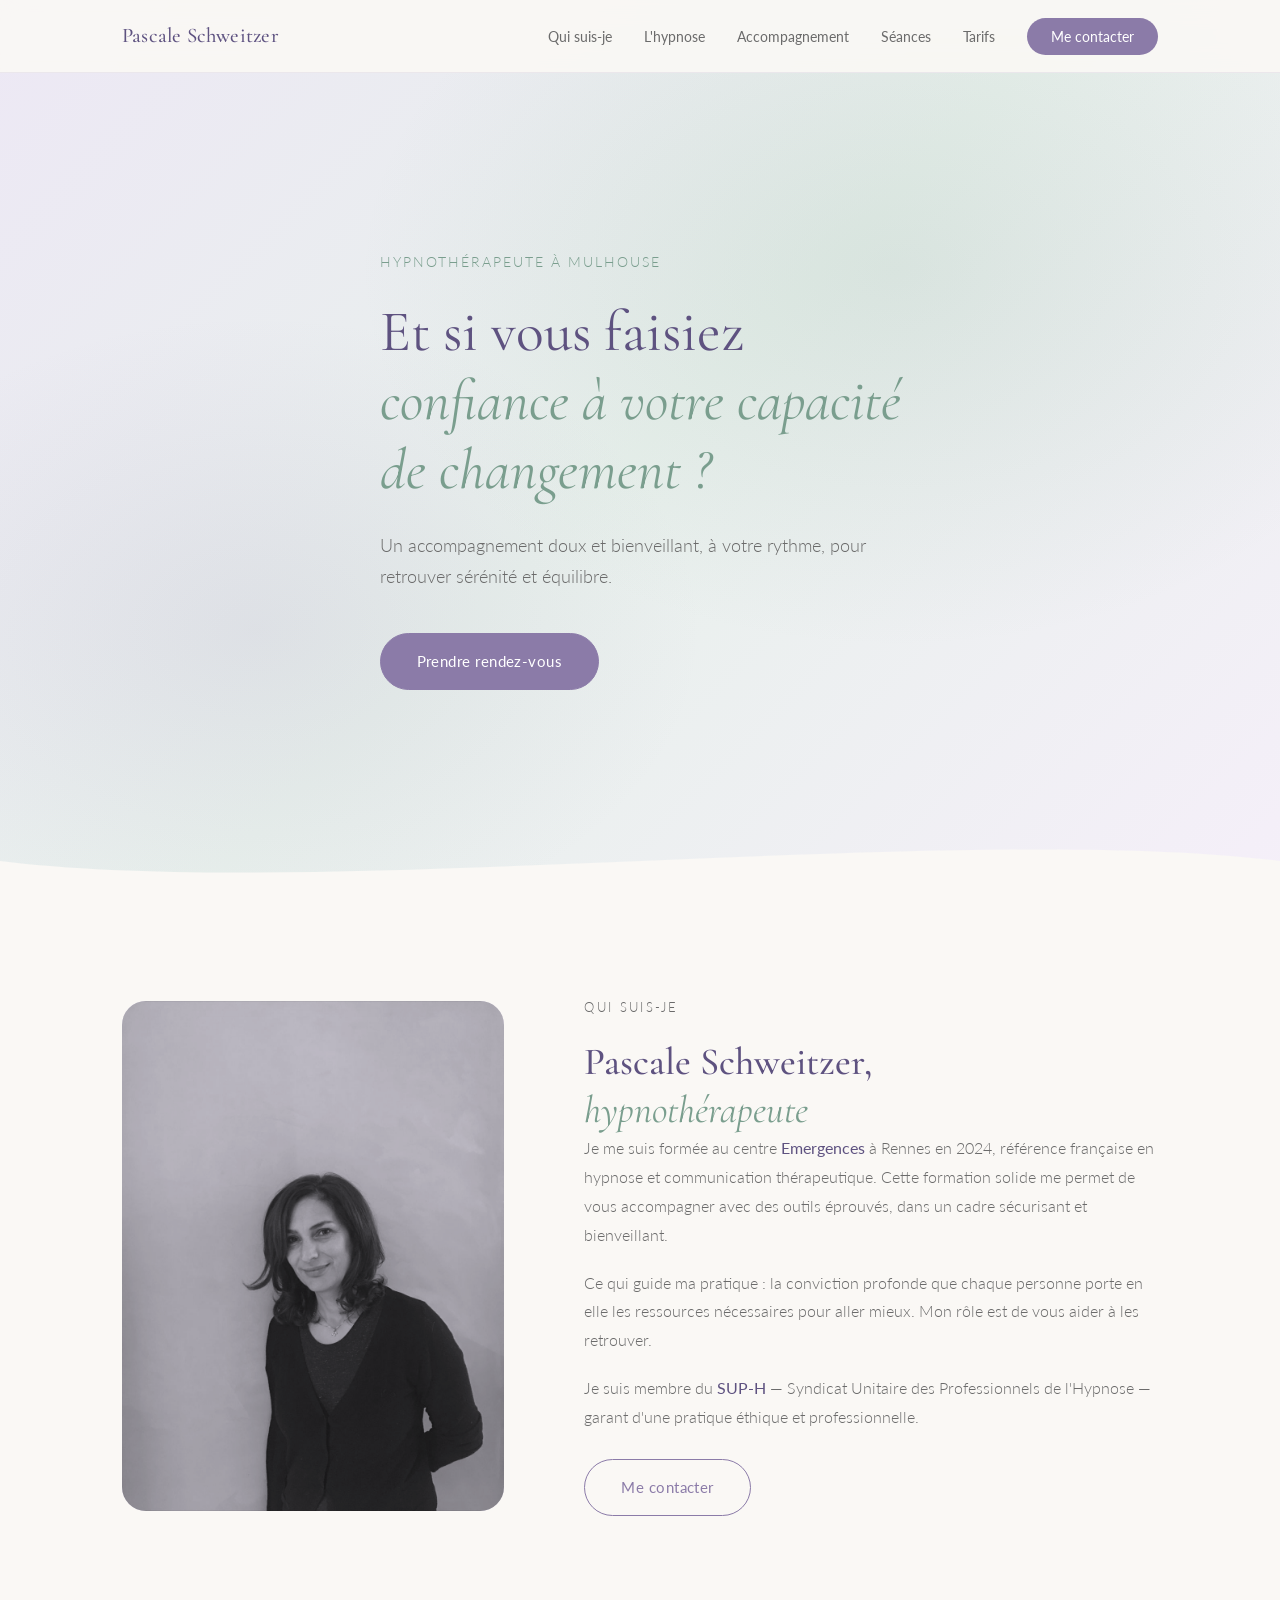
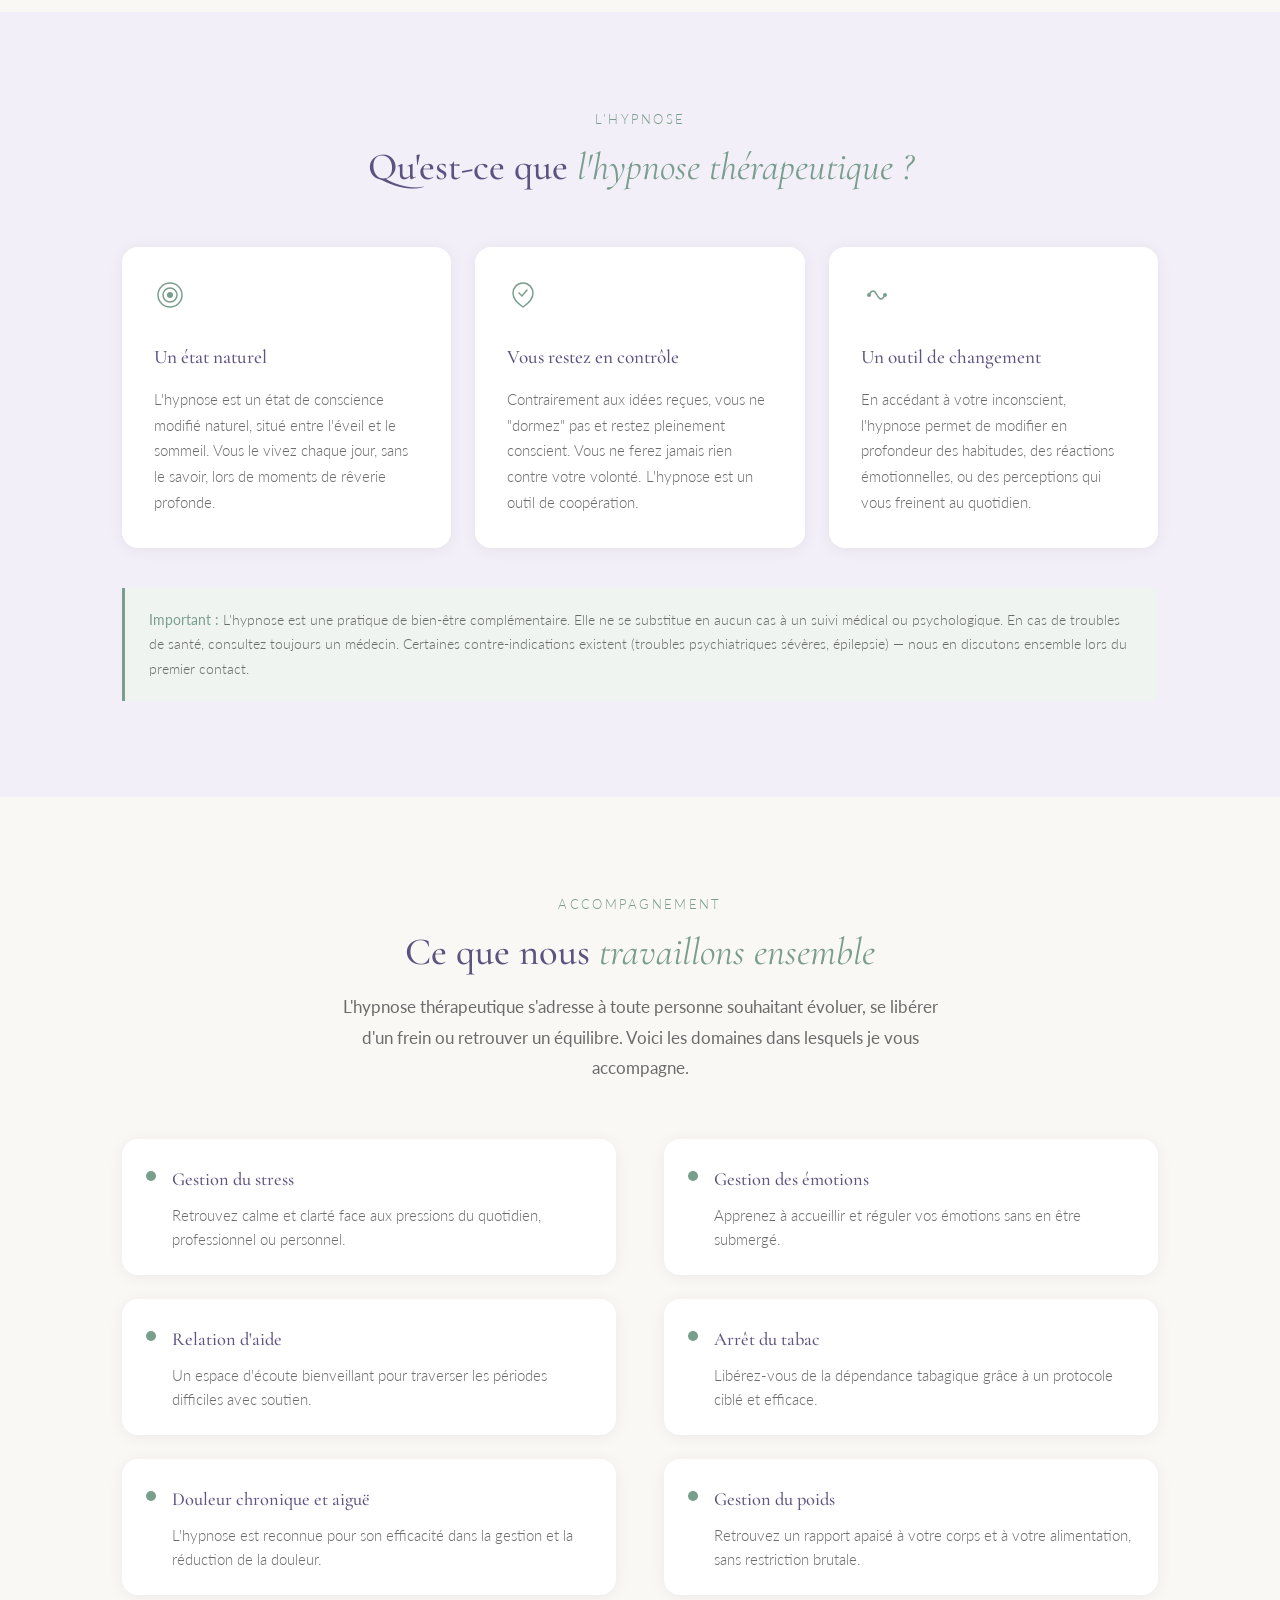
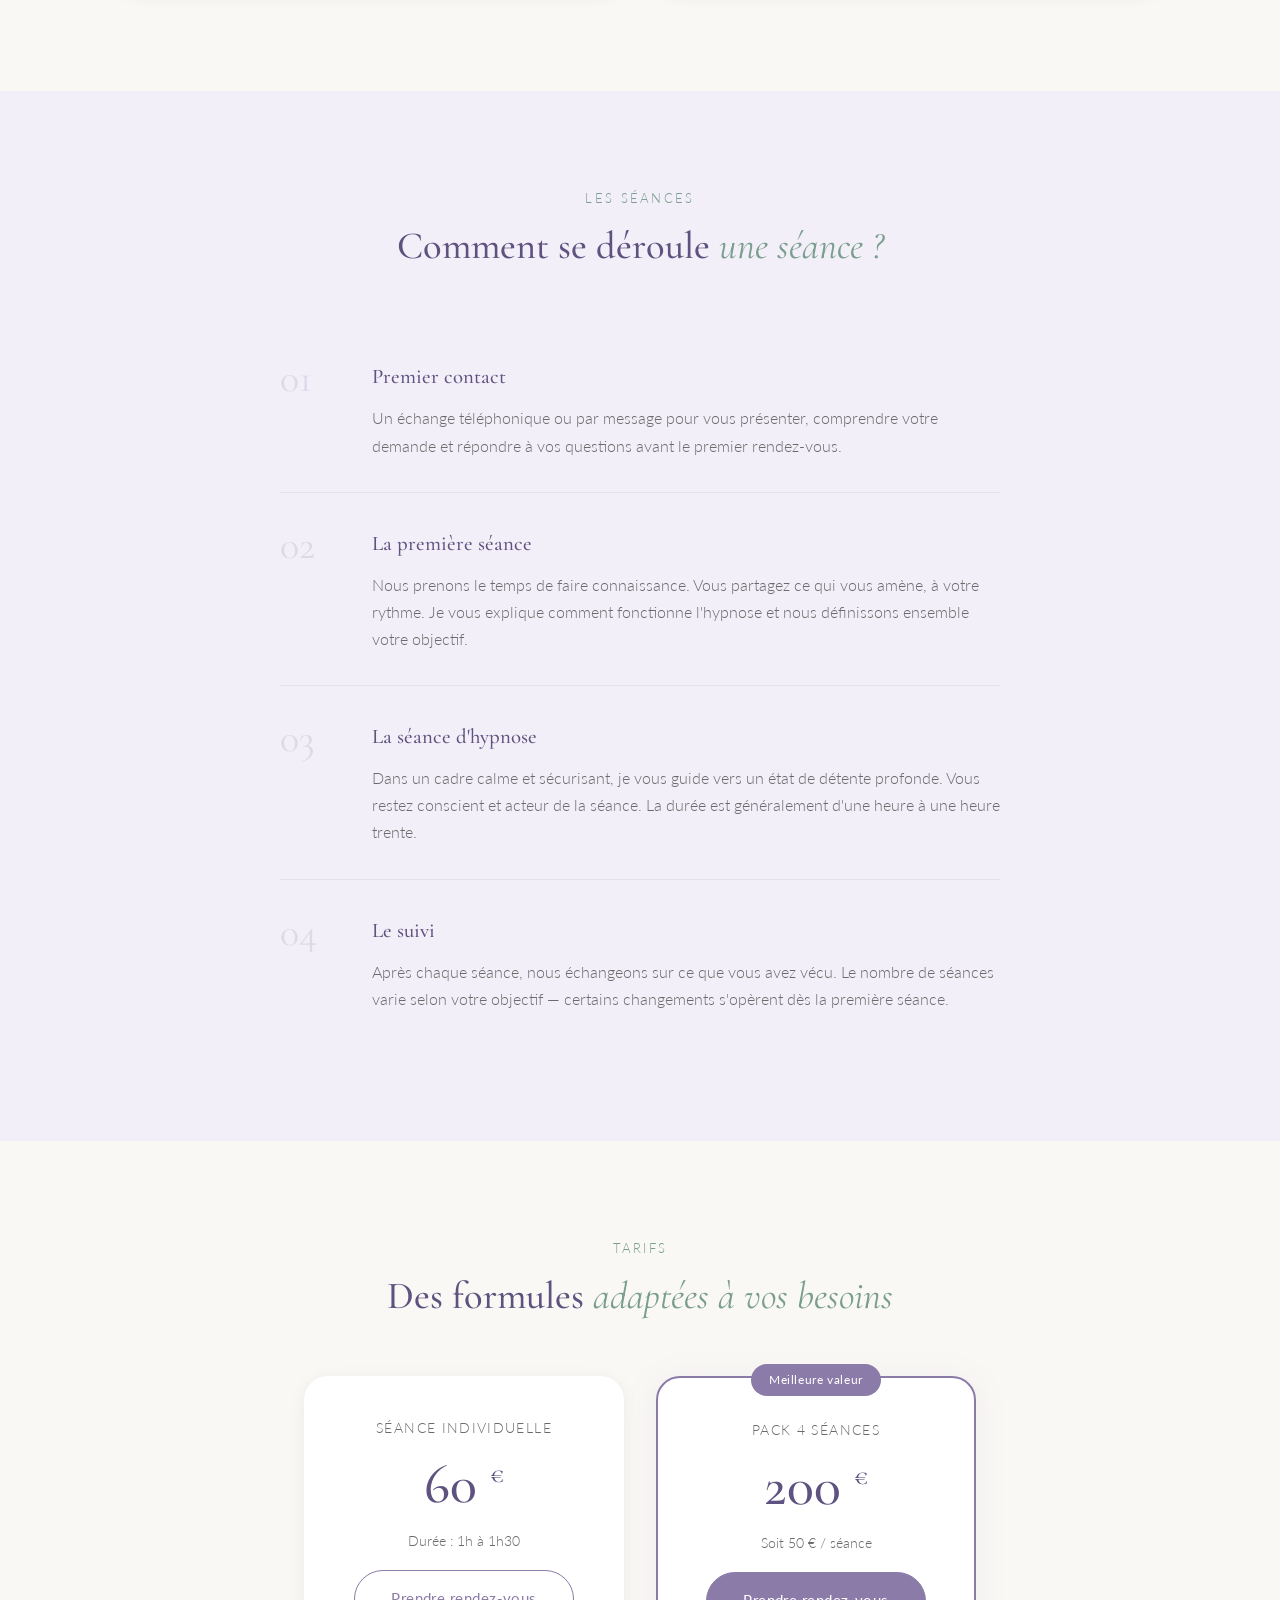
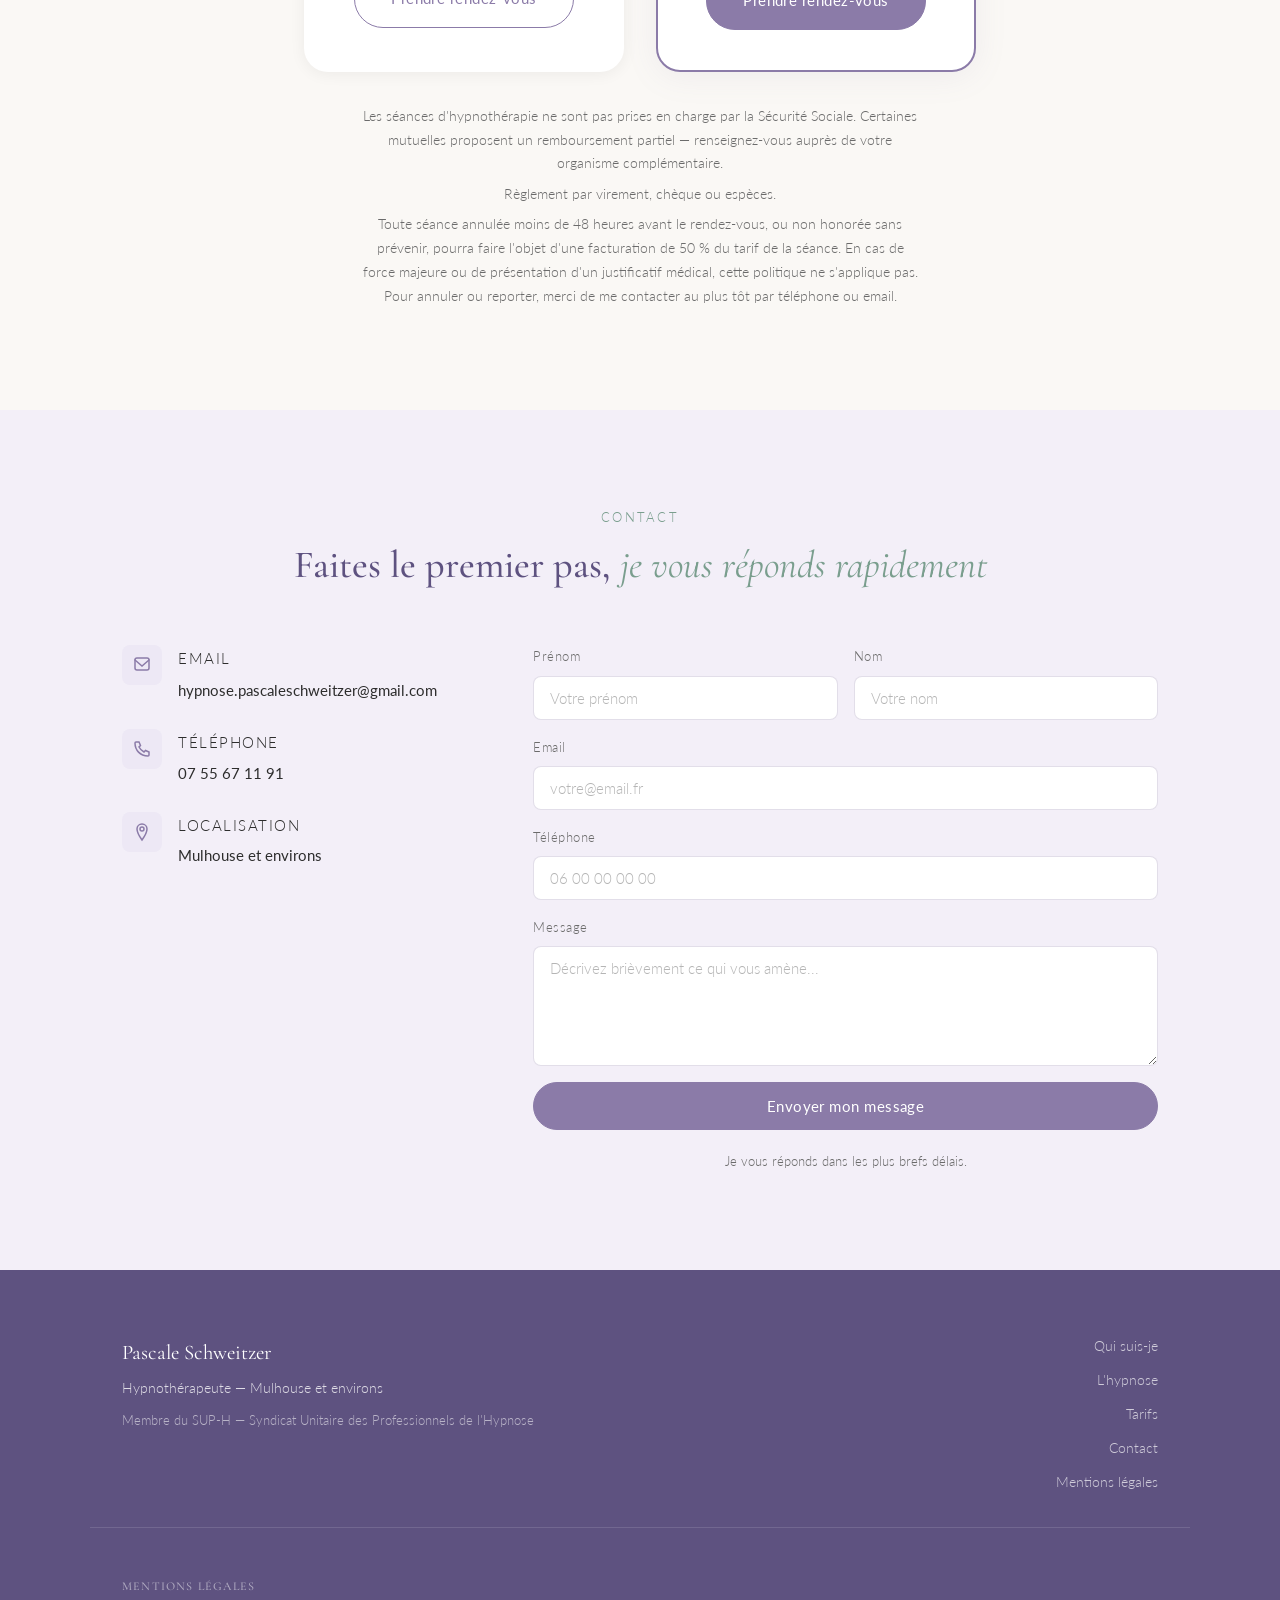
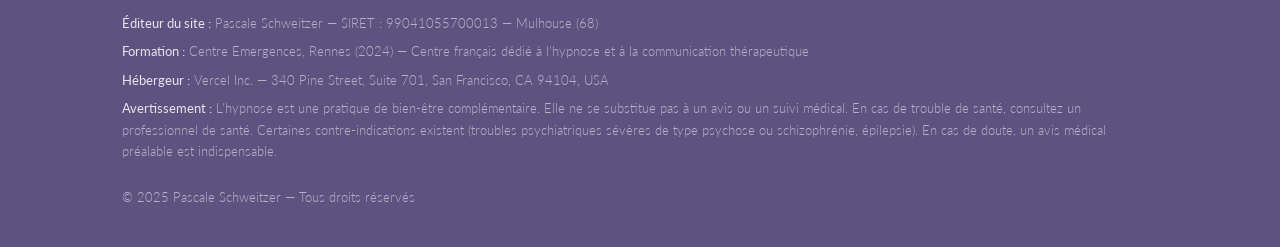
==== commit 064d19ad: "SEO : schema JSON-LD, canonical, sitemap, robots.txt" ====
--- a/index.html
+++ b/index.html
@@ -14,7 +14,27 @@
   <link rel="preconnect" href="https://fonts.gstatic.com" crossorigin />
   <link href="https://fonts.googleapis.com/css2?family=Cormorant+Garamond:ital,wght@0,400;0,500;0,600;1,400;1,500&family=Lato:wght@300;400&display=swap" rel="stylesheet" />
   <link rel="icon" type="image/svg+xml" href="assets/favicon.svg" />
+  <link rel="canonical" href="https://www.schweitzer-hypnose.fr/" />
   <link rel="stylesheet" href="style.css" />
+  <script type="application/ld+json">
+  {
+    "@context": "https://schema.org",
+    "@type": "HealthAndBeautyBusiness",
+    "name": "Pascale Schweitzer — Hypnothérapeute",
+    "description": "Hypnothérapeute à Mulhouse. Gestion du stress, émotions, arrêt du tabac, douleur chronique, gestion du poids.",
+    "url": "https://www.schweitzer-hypnose.fr",
+    "telephone": "+33755671191",
+    "email": "hypnose.pascaleschweitzer@gmail.com",
+    "address": {
+      "@type": "PostalAddress",
+      "addressLocality": "Mulhouse",
+      "addressRegion": "Haut-Rhin",
+      "addressCountry": "FR"
+    },
+    "priceRange": "60€ - 200€",
+    "areaServed": "Mulhouse et environs"
+  }
+  </script>
 </head>
 <body>
 
--- a/style.css
+++ b/style.css
@@ -727,10 +727,12 @@
 .mentions-legales p {
   font-size: 0.8rem;
   line-height: 1.7;
-  color: rgba(255,255,255,0.5);
+  color: rgba(255,255,255,0.55);
   font-weight: 300;
   margin-bottom: 0.4rem;
 }
+
+.mentions-legales strong { color: rgba(255,255,255,0.85); }
 
 .footer-copy {
   margin-top: 1.5rem;
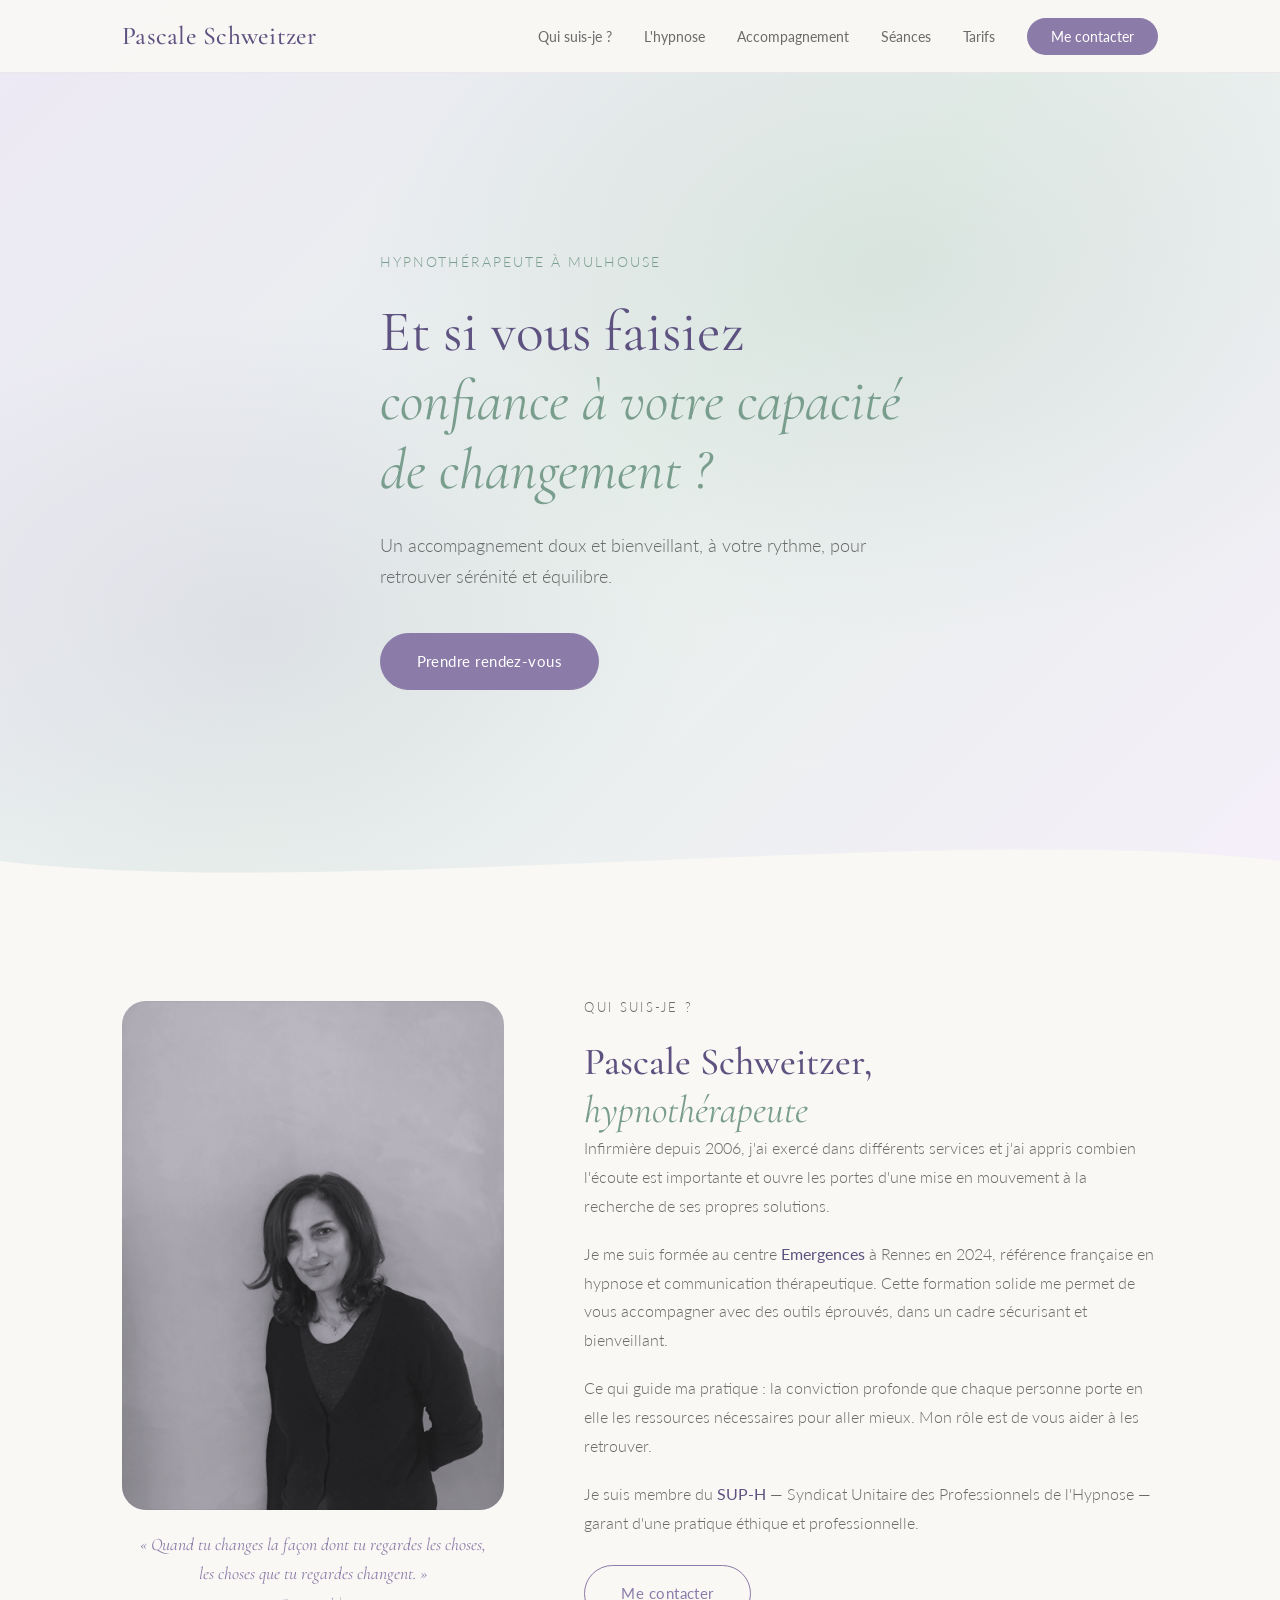
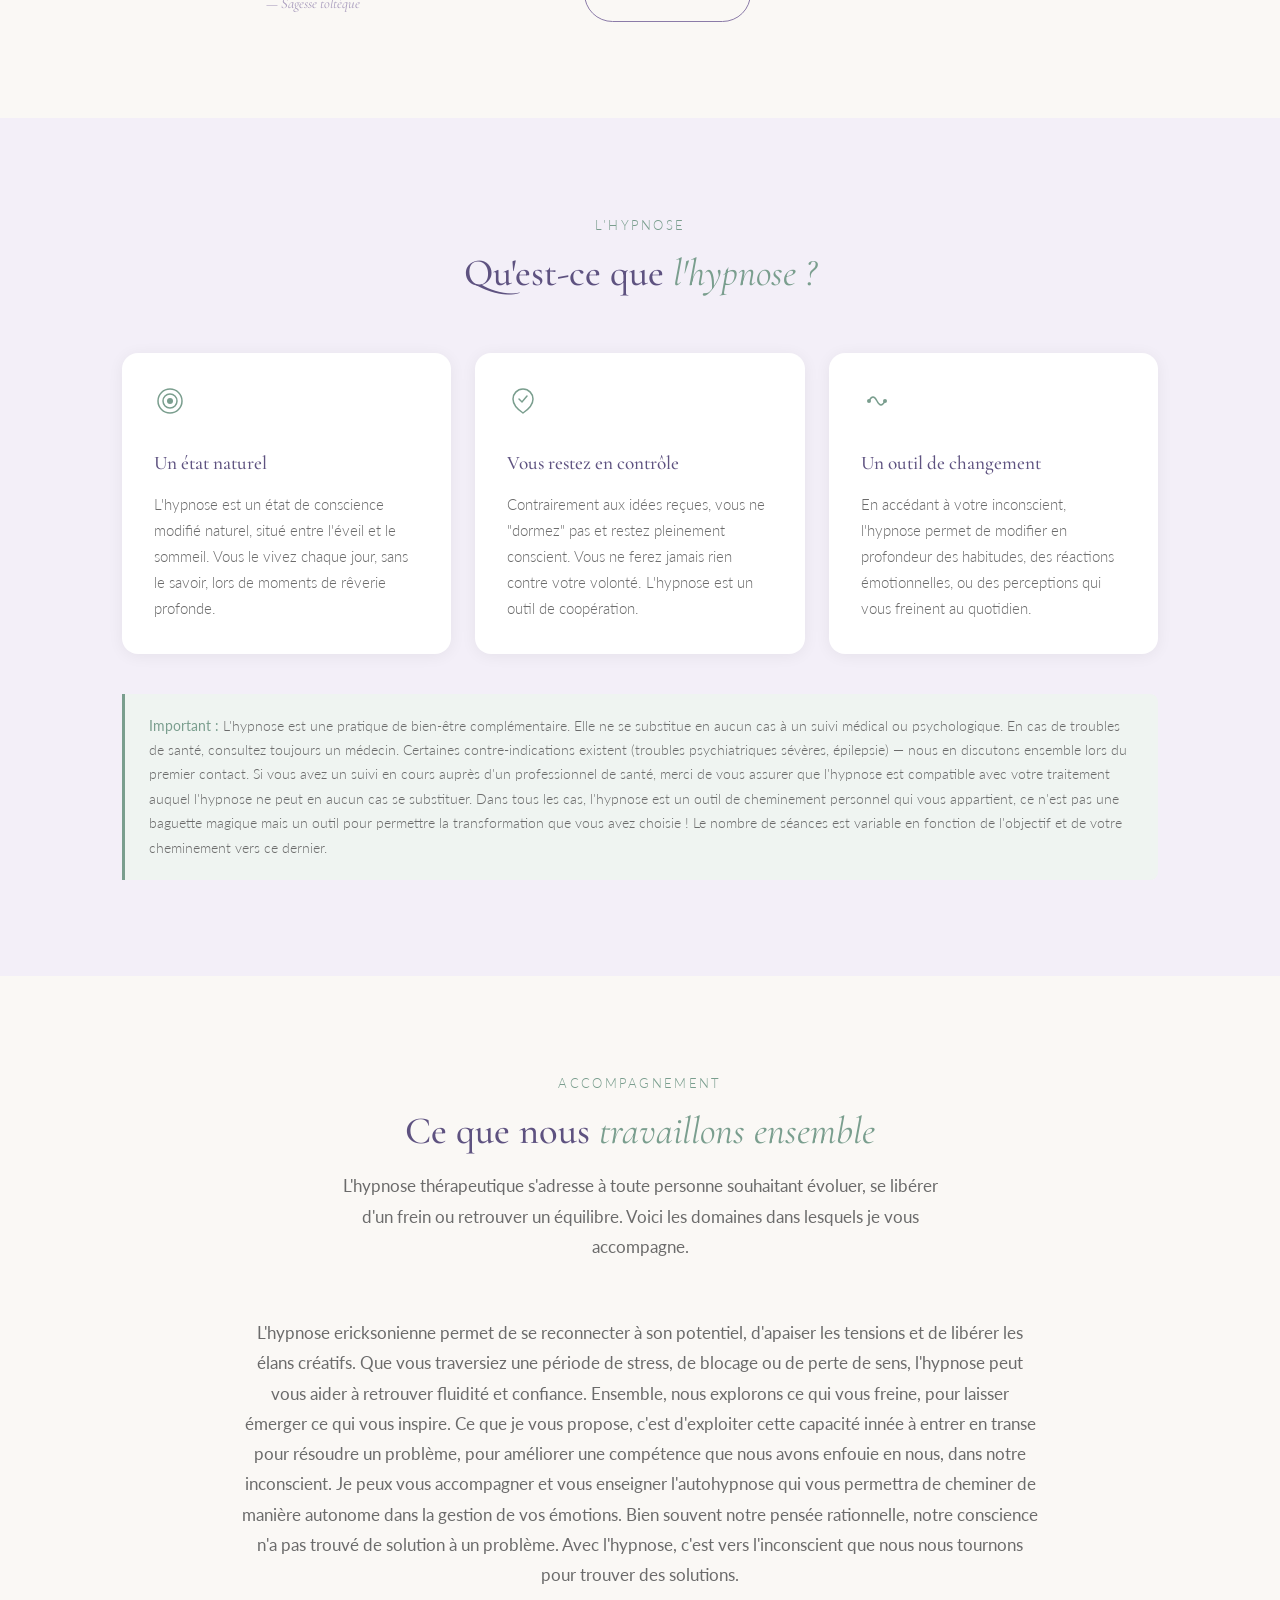
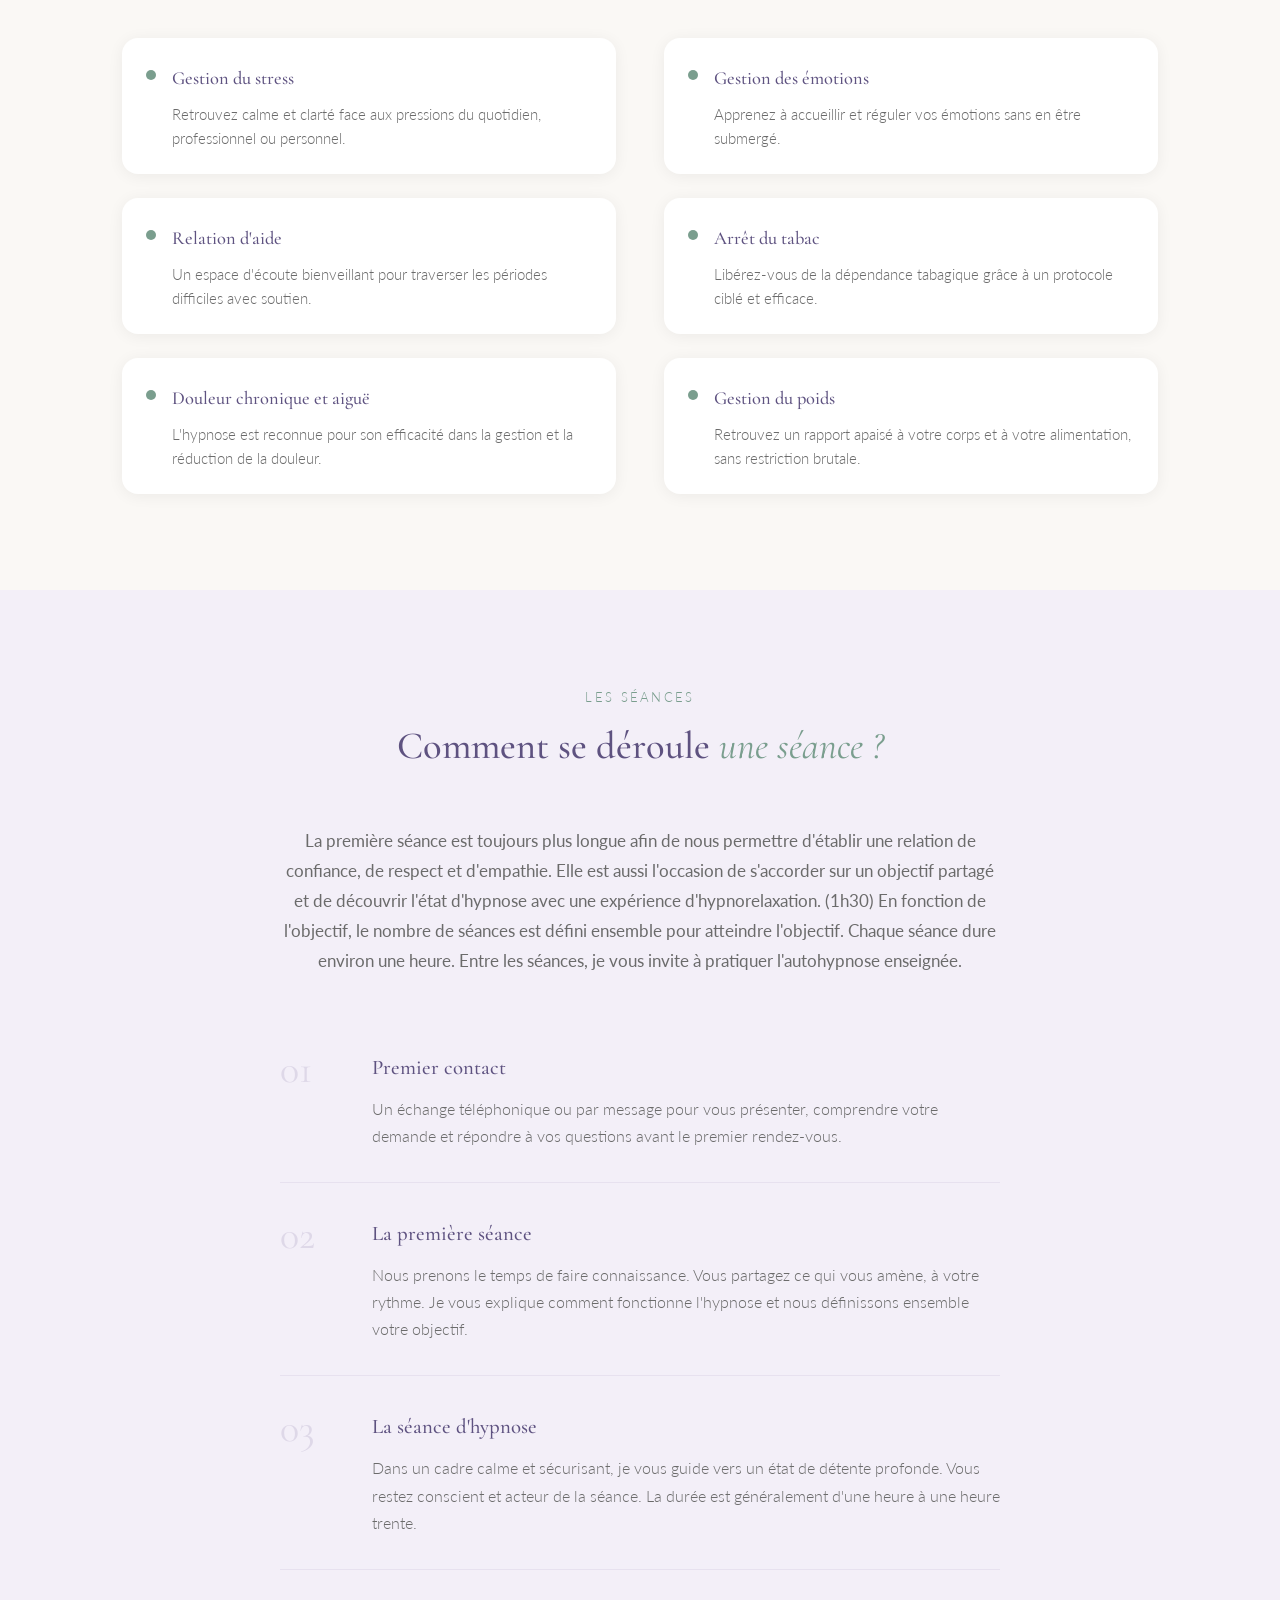
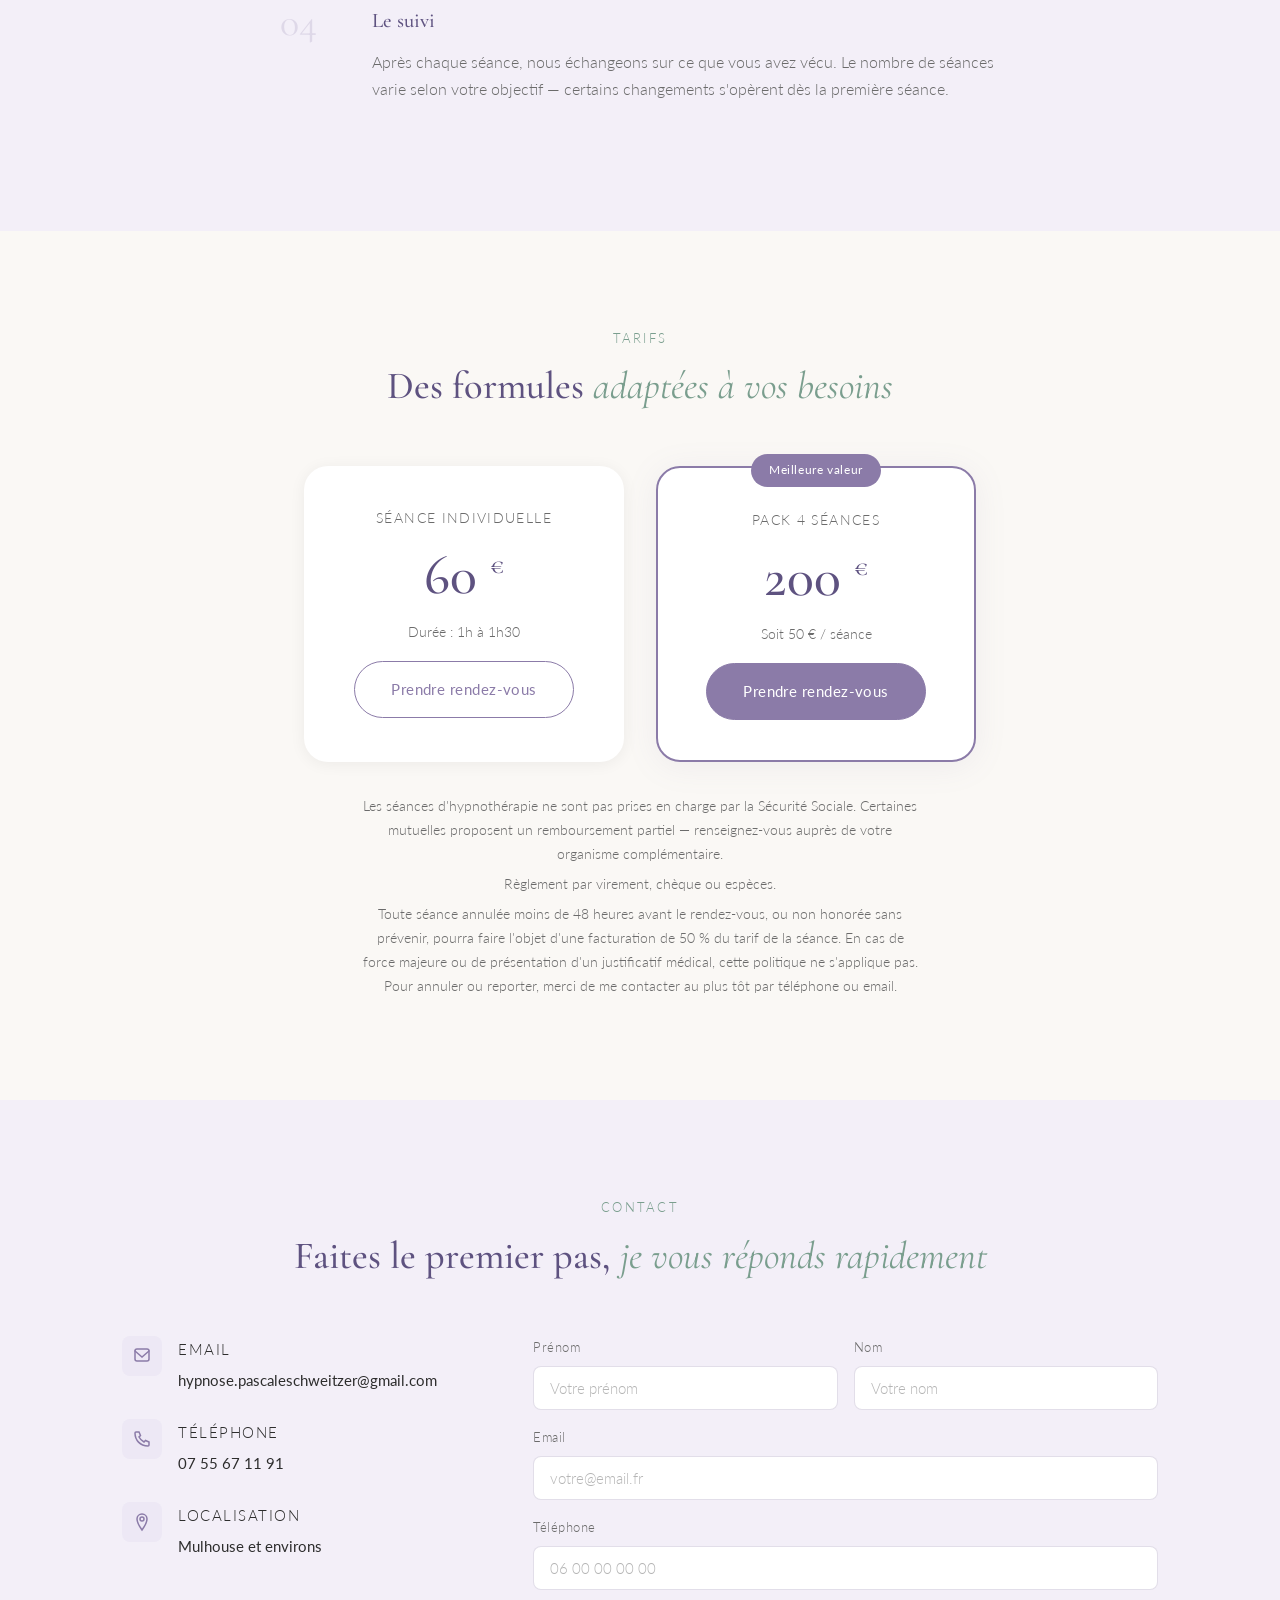
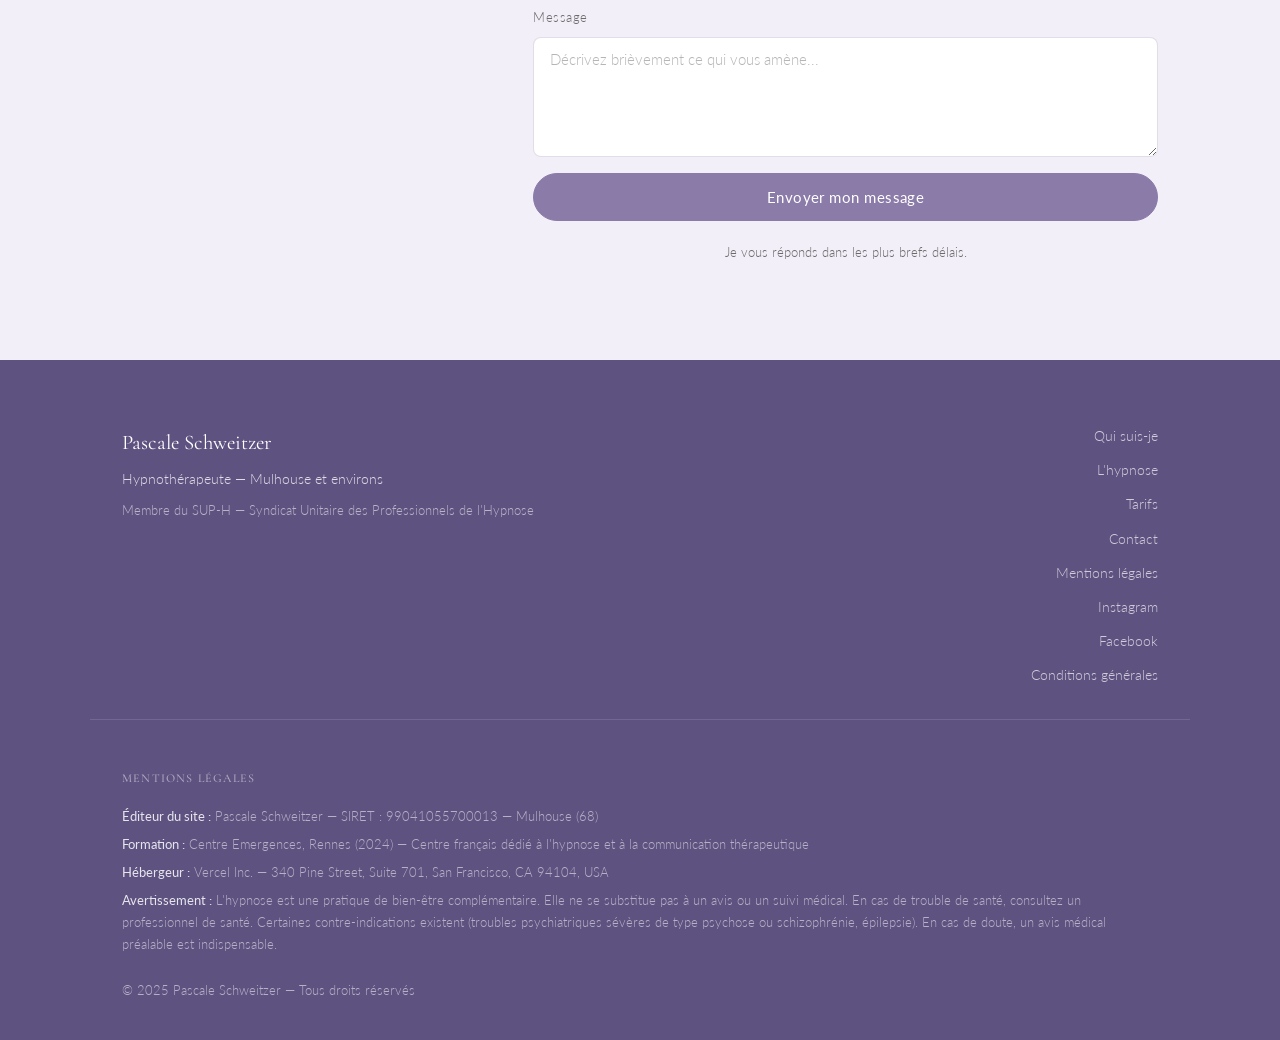
==== commit ef285fe5: "contenu : modifications textes + footer + cgv" ====
--- a/index.html
+++ b/index.html
@@ -46,7 +46,7 @@
         <span></span><span></span><span></span>
       </button>
       <ul class="nav-links" id="nav-links">
-        <li><a href="#qui-suis-je">Qui suis-je</a></li>
+        <li><a href="#qui-suis-je">Qui suis-je ?</a></li>
         <li><a href="#hypnose">L'hypnose</a></li>
         <li><a href="#accompagnement">Accompagnement</a></li>
         <li><a href="#deroulement">Séances</a></li>
@@ -83,10 +83,12 @@
             <div class="photo-overlay"></div>
             <div class="photo-placeholder-text">Photo de Pascale<br/>à venir</div>
           </div>
+          <p class="photo-caption">« Quand tu changes la façon dont tu regardes les choses,<br/>les choses que tu regardes changent. »<br/><span style="font-size:0.9rem; opacity:0.75;">— Sagesse toltèque</span></p>
         </div>
         <div class="col-text">
-          <p class="section-eyebrow">Qui suis-je</p>
+          <p class="section-eyebrow">Qui suis-je ?</p>
           <h2 class="section-title">Pascale Schweitzer,<br /><em>hypnothérapeute</em></h2>
+          <p>Infirmière depuis 2006, j'ai exercé dans différents services et j'ai appris combien l'écoute est importante et ouvre les portes d'une mise en mouvement à la recherche de ses propres solutions.</p>
           <p>Je me suis formée au centre <strong>Emergences</strong> à Rennes en 2024, référence française en hypnose et communication thérapeutique. Cette formation solide me permet de vous accompagner avec des outils éprouvés, dans un cadre sécurisant et bienveillant.</p>
           <p>Ce qui guide ma pratique : la conviction profonde que chaque personne porte en elle les ressources nécessaires pour aller mieux. Mon rôle est de vous aider à les retrouver.</p>
           <p>Je suis membre du <strong>SUP-H</strong> — Syndicat Unitaire des Professionnels de l'Hypnose — garant d'une pratique éthique et professionnelle.</p>
@@ -100,7 +102,7 @@
       <div class="container">
         <div class="section-header centered">
           <p class="section-eyebrow">L'hypnose</p>
-          <h2 class="section-title">Qu'est-ce que <em>l'hypnose thérapeutique ?</em></h2>
+          <h2 class="section-title">Qu'est-ce que <em>l'hypnose ?</em></h2>
         </div>
         <div class="hypnose-grid">
           <div class="hypnose-card">
@@ -137,7 +139,7 @@
           </div>
         </div>
         <div class="disclaimer">
-          <p><strong>Important :</strong> L'hypnose est une pratique de bien-être complémentaire. Elle ne se substitue en aucun cas à un suivi médical ou psychologique. En cas de troubles de santé, consultez toujours un médecin. Certaines contre-indications existent (troubles psychiatriques sévères, épilepsie) — nous en discutons ensemble lors du premier contact.</p>
+          <p><strong>Important :</strong> L'hypnose est une pratique de bien-être complémentaire. Elle ne se substitue en aucun cas à un suivi médical ou psychologique. En cas de troubles de santé, consultez toujours un médecin. Certaines contre-indications existent (troubles psychiatriques sévères, épilepsie) — nous en discutons ensemble lors du premier contact. Si vous avez un suivi en cours auprès d'un professionnel de santé, merci de vous assurer que l'hypnose est compatible avec votre traitement auquel l'hypnose ne peut en aucun cas se substituer. Dans tous les cas, l'hypnose est un outil de cheminement personnel qui vous appartient, ce n'est pas une baguette magique mais un outil pour permettre la transformation que vous avez choisie&nbsp;! Le nombre de séances est variable en fonction de l'objectif et de votre cheminement vers ce dernier.</p>
         </div>
       </div>
     </section>
@@ -150,6 +152,9 @@
           <h2 class="section-title">Ce que nous <em>travaillons ensemble</em></h2>
           <p class="section-intro">L'hypnose thérapeutique s'adresse à toute personne souhaitant évoluer, se libérer d'un frein ou retrouver un équilibre. Voici les domaines dans lesquels je vous accompagne.</p>
         </div>
+        <div class="accompagnement-intro">
+          <p>L'hypnose ericksonienne permet de se reconnecter à son potentiel, d'apaiser les tensions et de libérer les élans créatifs. Que vous traversiez une période de stress, de blocage ou de perte de sens, l'hypnose peut vous aider à retrouver fluidité et confiance. Ensemble, nous explorons ce qui vous freine, pour laisser émerger ce qui vous inspire. Ce que je vous propose, c'est d'exploiter cette capacité innée à entrer en transe pour résoudre un problème, pour améliorer une compétence que nous avons enfouie en nous, dans notre inconscient. Je peux vous accompagner et vous enseigner l'autohypnose qui vous permettra de cheminer de manière autonome dans la gestion de vos émotions. Bien souvent notre pensée rationnelle, notre conscience n'a pas trouvé de solution à un problème. Avec l'hypnose, c'est vers l'inconscient que nous nous tournons pour trouver des solutions.</p>
+        </div>
         <div class="accompagnement-grid">
           <div class="accompagnement-item">
             <div class="item-dot"></div>
@@ -203,6 +208,9 @@
         <div class="section-header centered">
           <p class="section-eyebrow">Les séances</p>
           <h2 class="section-title">Comment se déroule <em>une séance ?</em></h2>
+        </div>
+        <div class="deroulement-intro">
+          <p>La première séance est toujours plus longue afin de nous permettre d'établir une relation de confiance, de respect et d'empathie. Elle est aussi l'occasion de s'accorder sur un objectif partagé et de découvrir l'état d'hypnose avec une expérience d'hypnorelaxation. (1h30) En fonction de l'objectif, le nombre de séances est défini ensemble pour atteindre l'objectif. Chaque séance dure environ une heure. Entre les séances, je vous invite à pratiquer l'autohypnose enseignée.</p>
         </div>
         <div class="deroulement-steps">
           <div class="step">
@@ -358,6 +366,9 @@
         <a href="#tarifs">Tarifs</a>
         <a href="#contact">Contact</a>
         <a href="#mentions-legales">Mentions légales</a>
+        <a href="https://instagram.com" target="_blank" rel="noopener">Instagram</a>
+        <a href="https://facebook.com" target="_blank" rel="noopener">Facebook</a>
+        <a href="cgv.html">Conditions générales</a>
       </div>
     </div>
     <div class="container mentions-legales" id="mentions-legales">
--- a/style.css
+++ b/style.css
@@ -113,7 +113,7 @@
 
 .nav-logo {
   font-family: var(--font-display);
-  font-size: 1.3rem;
+  font-size: 1.6rem;
   font-weight: 500;
   color: var(--violet-dark);
   letter-spacing: 0.01em;
@@ -339,6 +339,35 @@
 }
 
 .col-text .btn { margin-top: 0.5rem; }
+
+.photo-caption {
+  margin-top: 1.25rem;
+  font-family: var(--font-display);
+  font-size: 1.1rem;
+  font-style: italic;
+  text-align: center;
+  color: var(--violet);
+  line-height: 1.65;
+  padding: 0 0.5rem;
+}
+
+.accompagnement-intro {
+  font-size: 1.05rem;
+  color: var(--texte-doux);
+  max-width: 800px;
+  margin: 0 auto 3rem;
+  text-align: center;
+  line-height: 1.8;
+}
+
+.deroulement-intro {
+  font-size: 1.05rem;
+  color: var(--texte-doux);
+  max-width: 720px;
+  margin: 0 auto 2.5rem;
+  text-align: center;
+  line-height: 1.8;
+}
 
 /* === HYPNOSE CARDS === */
 .hypnose-grid {
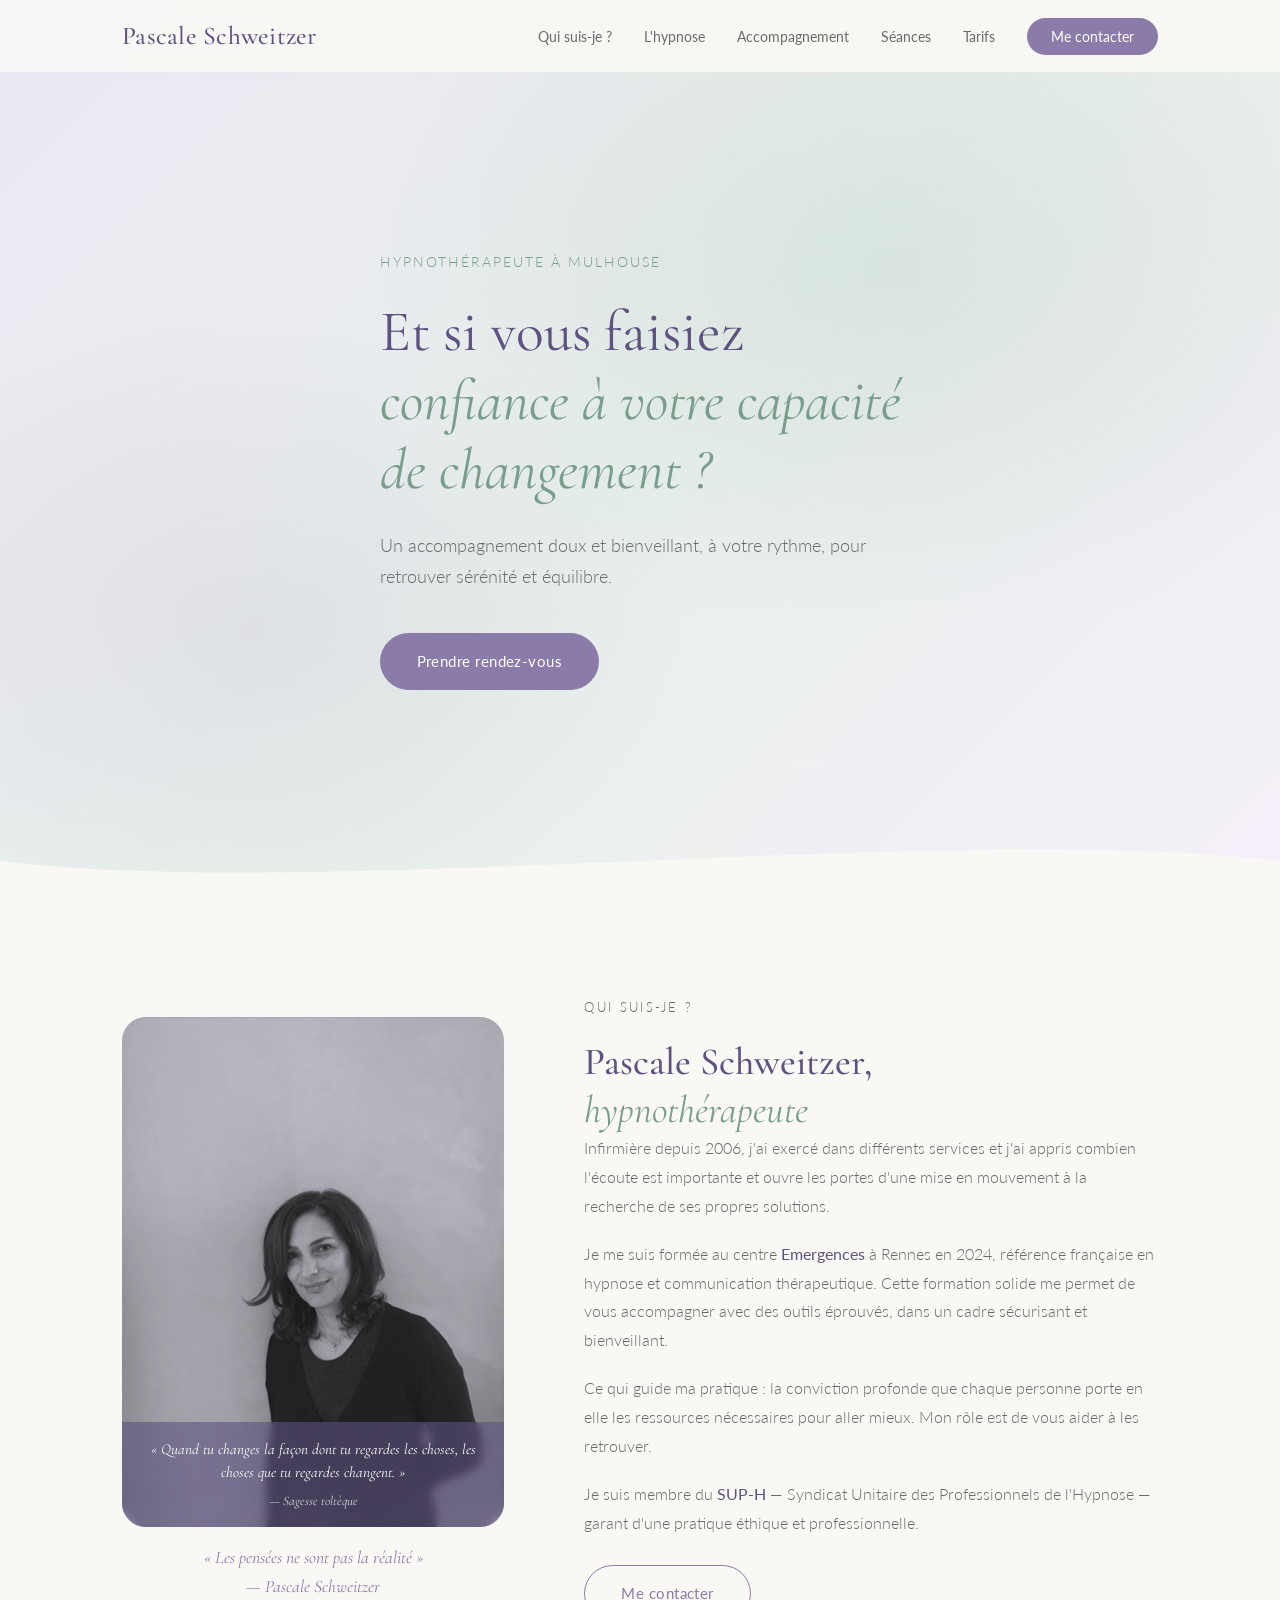
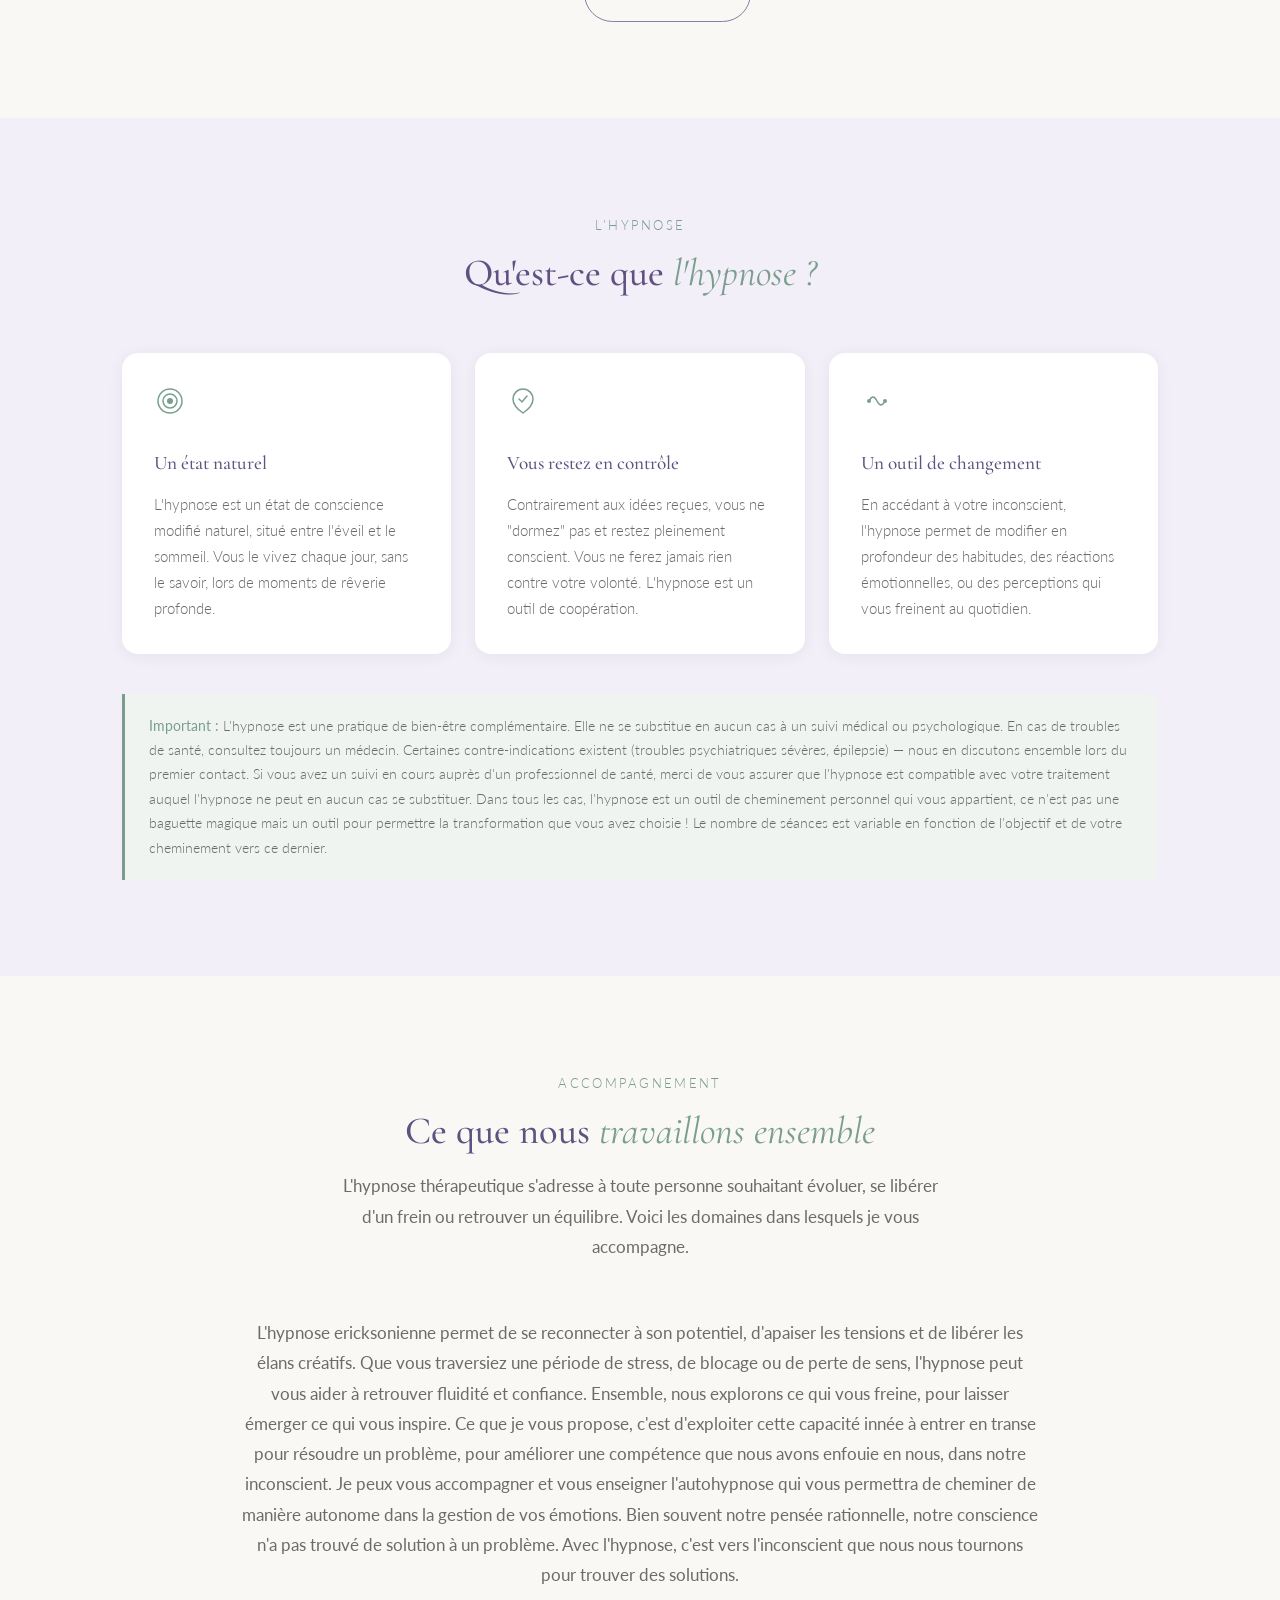
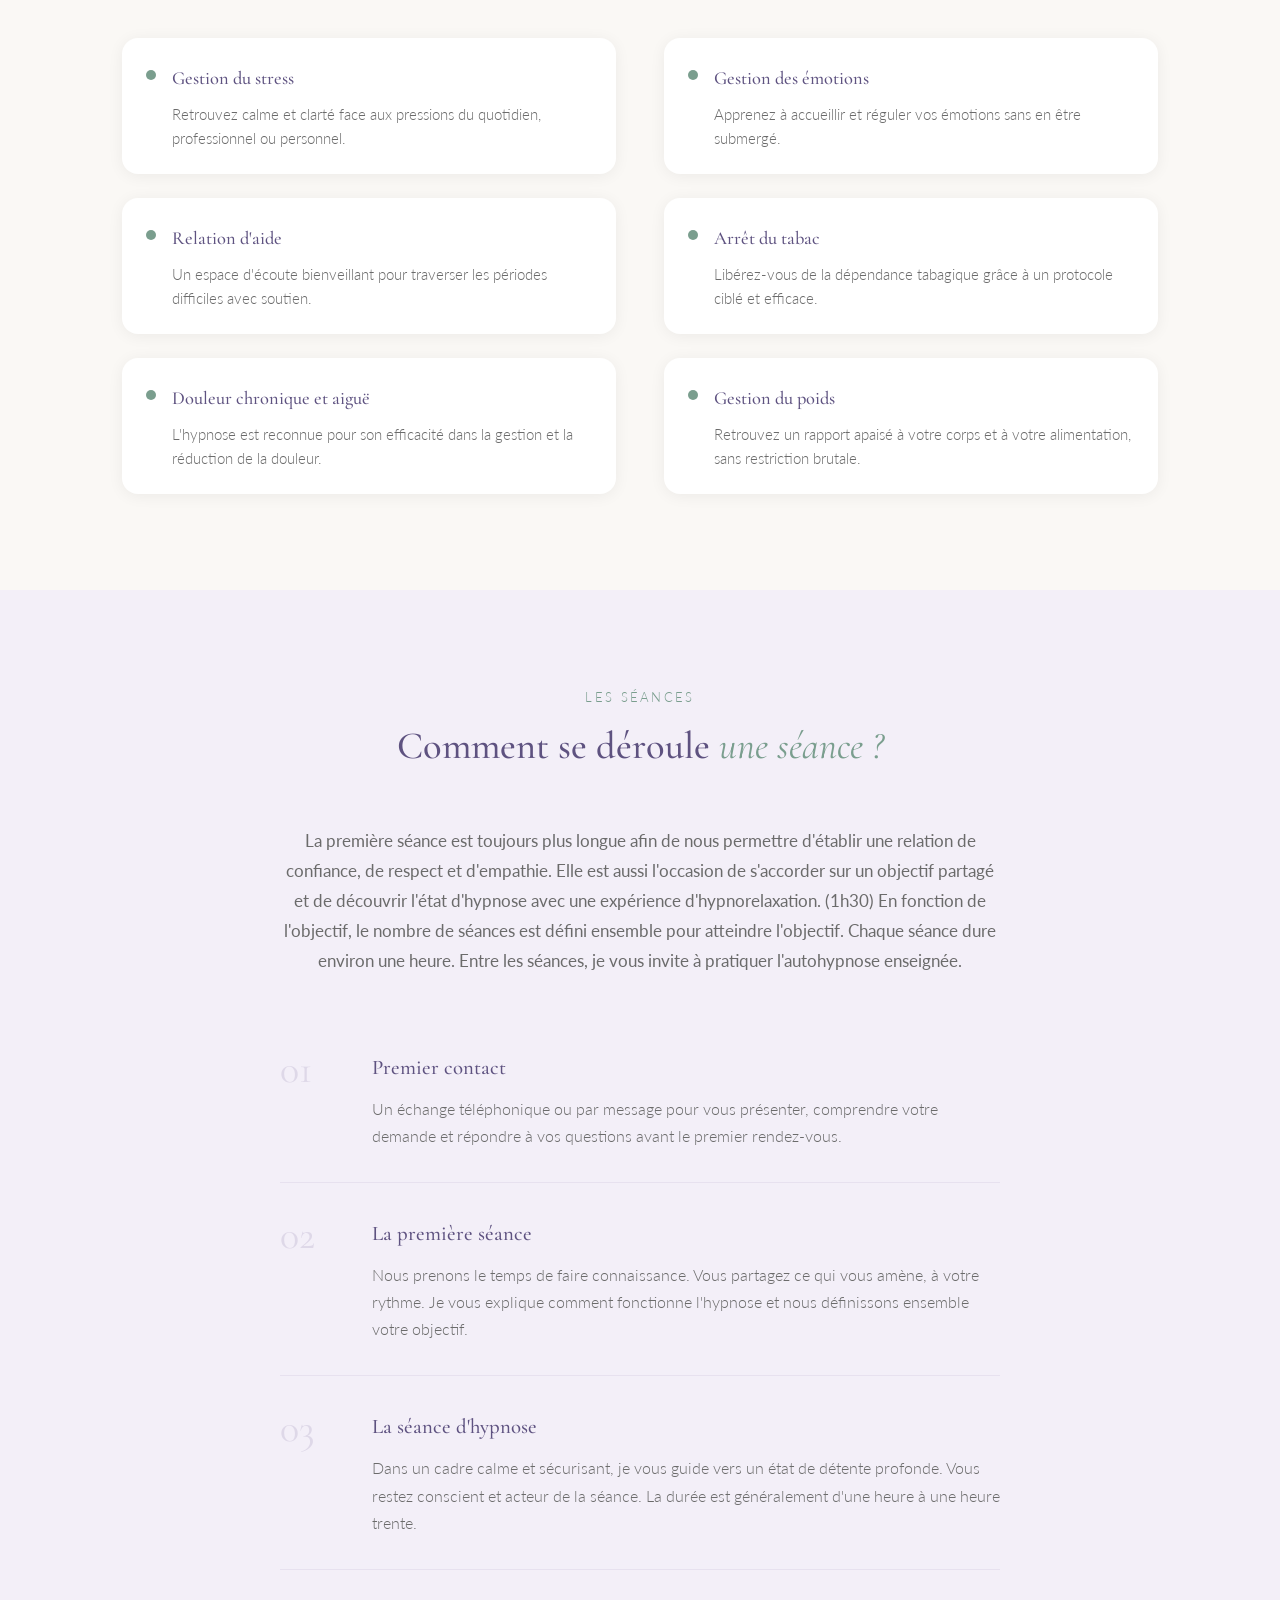
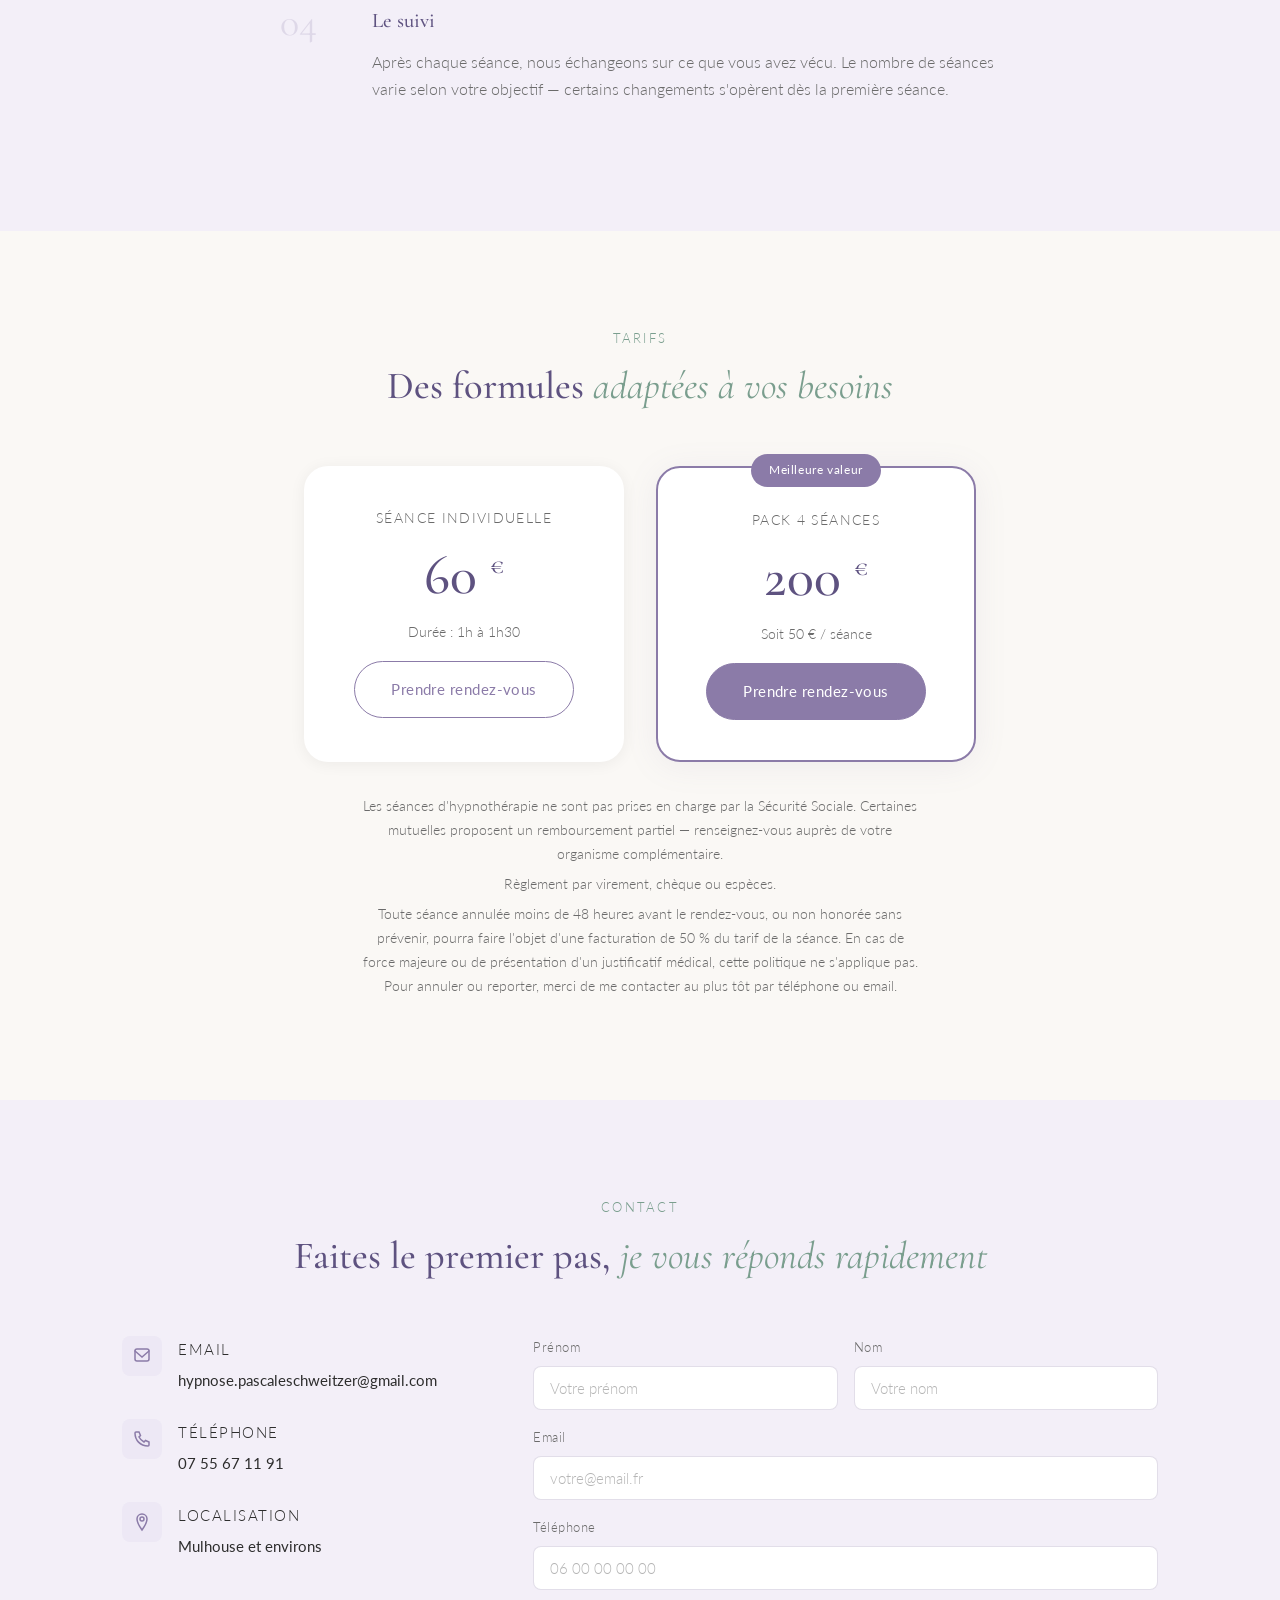
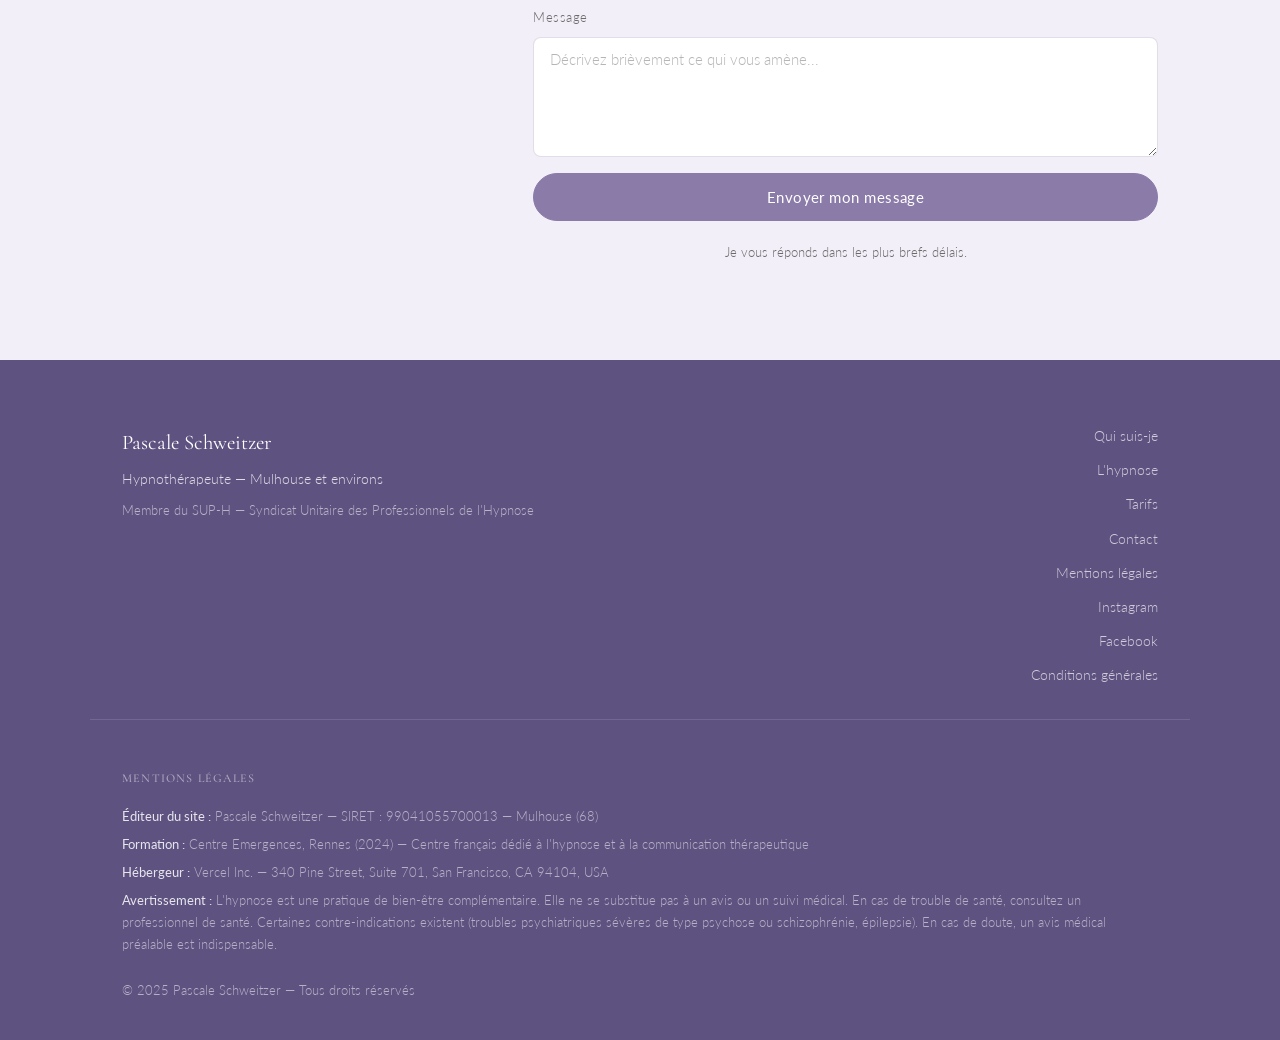
==== commit ad53999e: "photo : overlay citation toltèque + citation Pascale sous la photo" ====
--- a/index.html
+++ b/index.html
@@ -82,8 +82,12 @@
             <img src="assets/img-cleo.jpeg" alt="Pascale Schweitzer, hypnothérapeute à Mulhouse" onerror="this.parentElement.classList.add('photo-placeholder')" />
             <div class="photo-overlay"></div>
             <div class="photo-placeholder-text">Photo de Pascale<br/>à venir</div>
-          </div>
-          <p class="photo-caption">« Quand tu changes la façon dont tu regardes les choses,<br/>les choses que tu regardes changent. »<br/><span style="font-size:0.9rem; opacity:0.75;">— Sagesse toltèque</span></p>
+            <div class="photo-quote-overlay">
+              <p>« Quand tu changes la façon dont tu regardes les choses, les choses que tu regardes changent. »</p>
+              <p class="photo-quote-source">— Sagesse toltèque</p>
+            </div>
+          </div>
+          <p class="photo-caption-below">« Les pensées ne sont pas la réalité »<br/><em>— Pascale Schweitzer</em></p>
         </div>
         <div class="col-text">
           <p class="section-eyebrow">Qui suis-je ?</p>
--- a/style.css
+++ b/style.css
@@ -340,8 +340,37 @@
 
 .col-text .btn { margin-top: 0.5rem; }
 
-.photo-caption {
-  margin-top: 1.25rem;
+.photo-quote-overlay {
+  position: absolute;
+  bottom: 0;
+  left: 0;
+  right: 0;
+  background: rgba(94, 82, 128, 0.6);
+  backdrop-filter: blur(4px);
+  -webkit-backdrop-filter: blur(4px);
+  padding: 1rem 1.25rem;
+  text-align: center;
+}
+
+.photo-quote-overlay p {
+  font-family: var(--font-display);
+  font-style: italic;
+  font-size: 0.95rem;
+  color: #ffffff;
+  line-height: 1.55;
+  margin: 0;
+}
+
+.photo-quote-overlay .photo-quote-source {
+  font-family: var(--font-display);
+  font-style: italic;
+  font-size: 0.82rem;
+  color: rgba(255, 255, 255, 0.8);
+  margin-top: 0.35rem;
+}
+
+.photo-caption-below {
+  margin-top: 1rem;
   font-family: var(--font-display);
   font-size: 1.1rem;
   font-style: italic;
@@ -767,6 +796,87 @@
   margin-top: 1.5rem;
   font-size: 0.78rem;
   color: rgba(255,255,255,0.35);
+}
+
+/* === CGV === */
+.cgv-content { margin-top: 0.5rem; }
+
+.cgv-content h2 {
+  font-family: var(--font-display);
+  font-size: 1.7rem;
+  font-weight: 500;
+  color: var(--violet-dark);
+  margin: 3.5rem 0 1rem;
+  padding-top: 2.5rem;
+  border-top: 1px solid rgba(139,123,168,0.15);
+}
+.cgv-content h2:first-child { margin-top: 0; padding-top: 0; border-top: none; }
+
+.cgv-content h3 {
+  font-family: var(--font-display);
+  font-size: 1.2rem;
+  font-weight: 500;
+  color: var(--violet-dark);
+  margin: 2rem 0 0.6rem;
+}
+
+.cgv-content h4 {
+  font-family: var(--font-body);
+  font-size: 0.95rem;
+  font-weight: 400;
+  color: var(--violet);
+  letter-spacing: 0.04em;
+  margin: 1.5rem 0 0.5rem;
+}
+
+.cgv-content p {
+  font-size: 0.95rem;
+  color: var(--texte-doux);
+  font-weight: 300;
+  line-height: 1.85;
+  margin-bottom: 0.9rem;
+}
+
+.cgv-content ul {
+  margin: 0.5rem 0 1rem 1.25rem;
+}
+.cgv-content ul li {
+  font-size: 0.95rem;
+  color: var(--texte-doux);
+  font-weight: 300;
+  line-height: 1.8;
+  margin-bottom: 0.4rem;
+}
+
+.cgv-content strong { color: var(--violet-dark); font-weight: 400; }
+
+.cgv-notice {
+  background: var(--violet-light);
+  border-radius: var(--radius-sm);
+  padding: 1rem 1.25rem;
+  margin: 1.25rem 0;
+  font-size: 0.9rem;
+  color: var(--violet-dark);
+  font-weight: 400;
+  line-height: 1.7;
+}
+
+.cgv-caps {
+  font-size: 0.85rem;
+  font-weight: 400;
+  color: var(--texte);
+  line-height: 1.7;
+  margin-bottom: 0.9rem;
+}
+
+.cgv-placeholder {
+  background: #fff8e1;
+  border: 1px dashed #c8a000;
+  border-radius: 4px;
+  padding: 2px 6px;
+  font-style: italic;
+  color: #7a6000;
+  font-size: 0.85em;
 }
 
 /* === ANIMATIONS === */
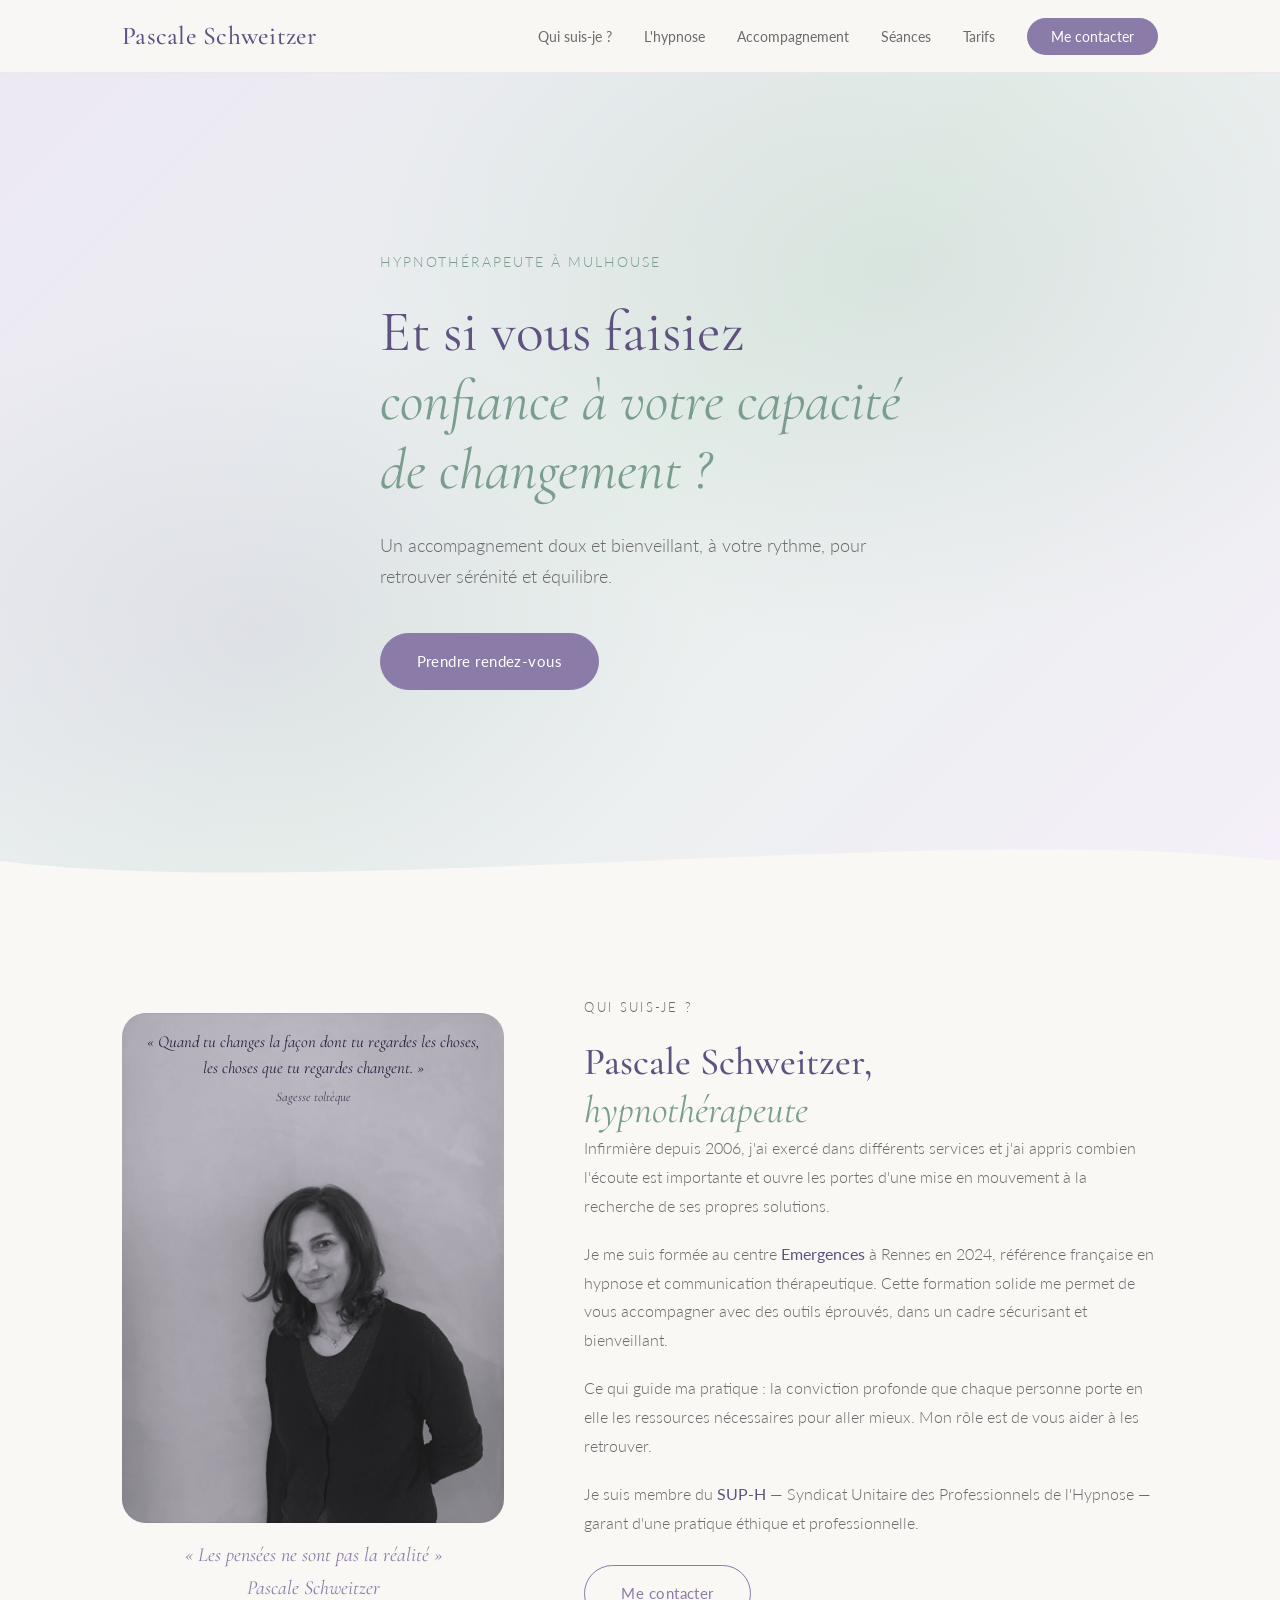
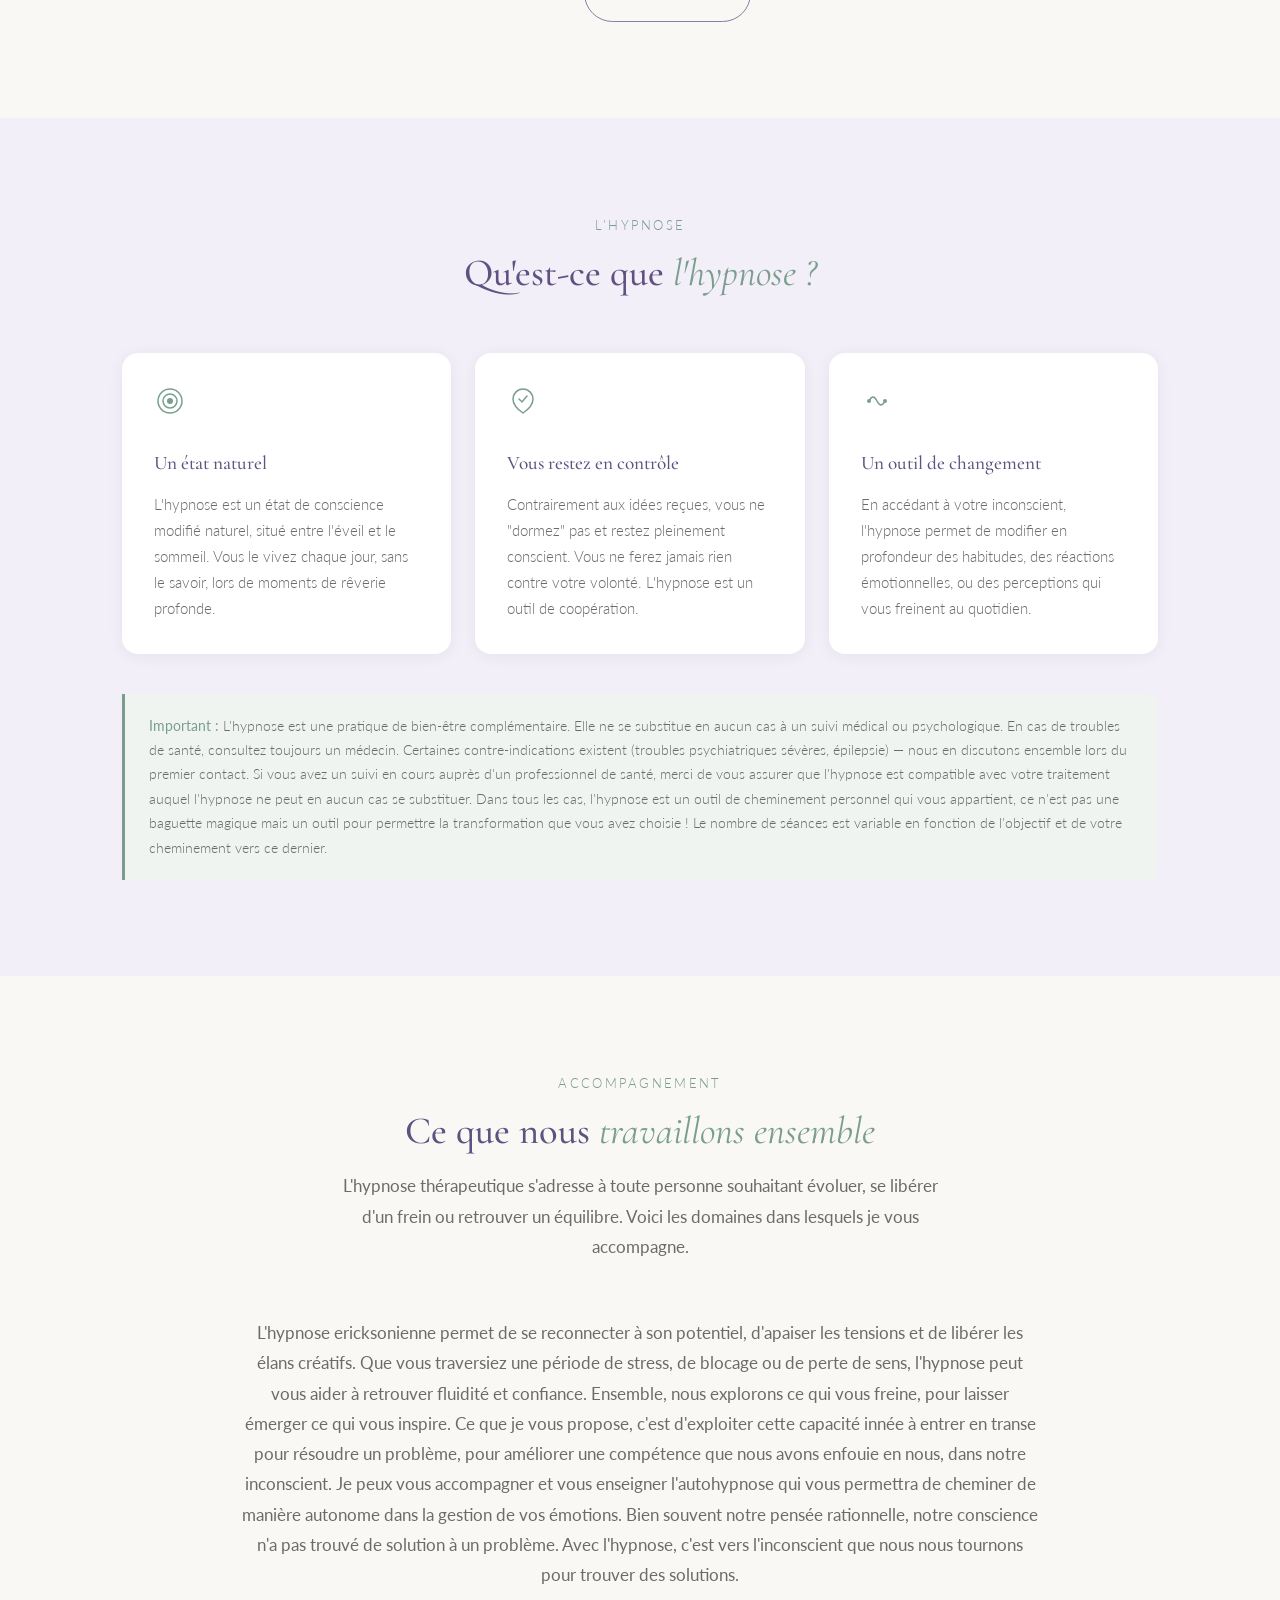
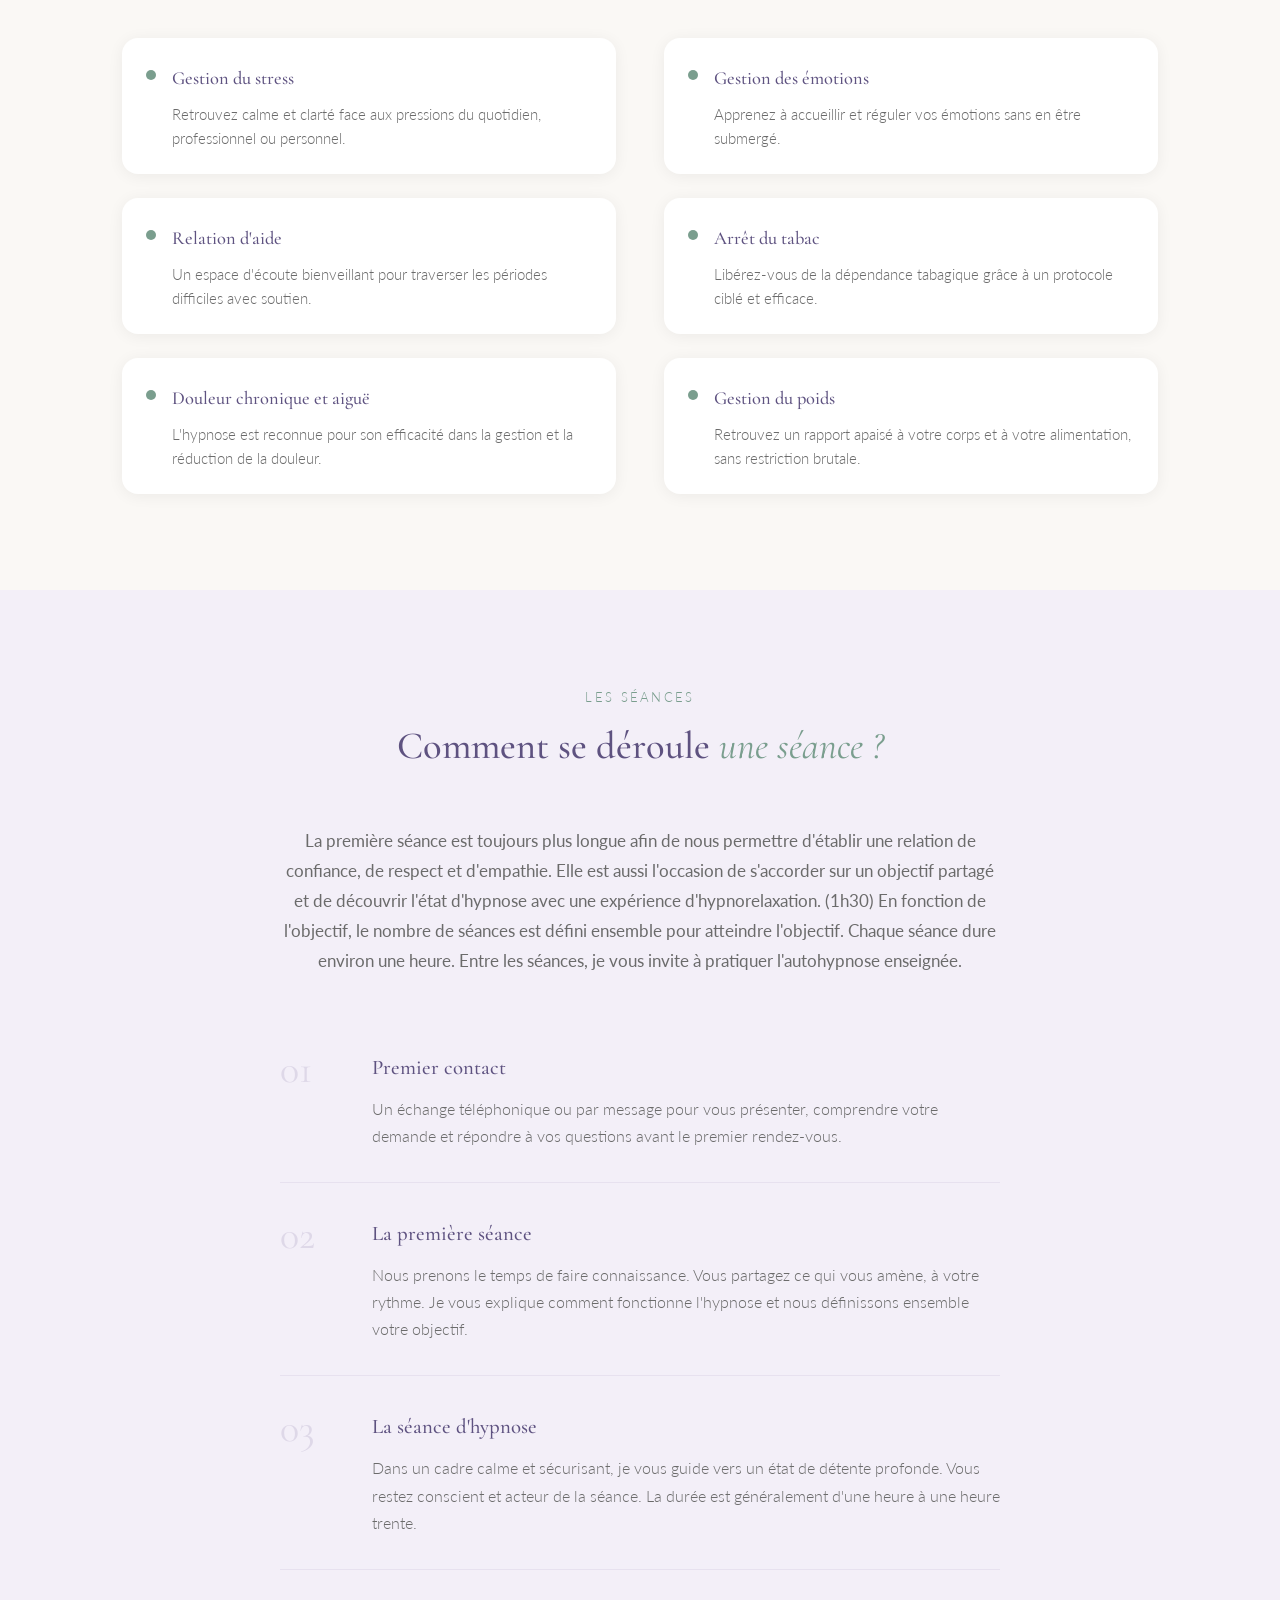
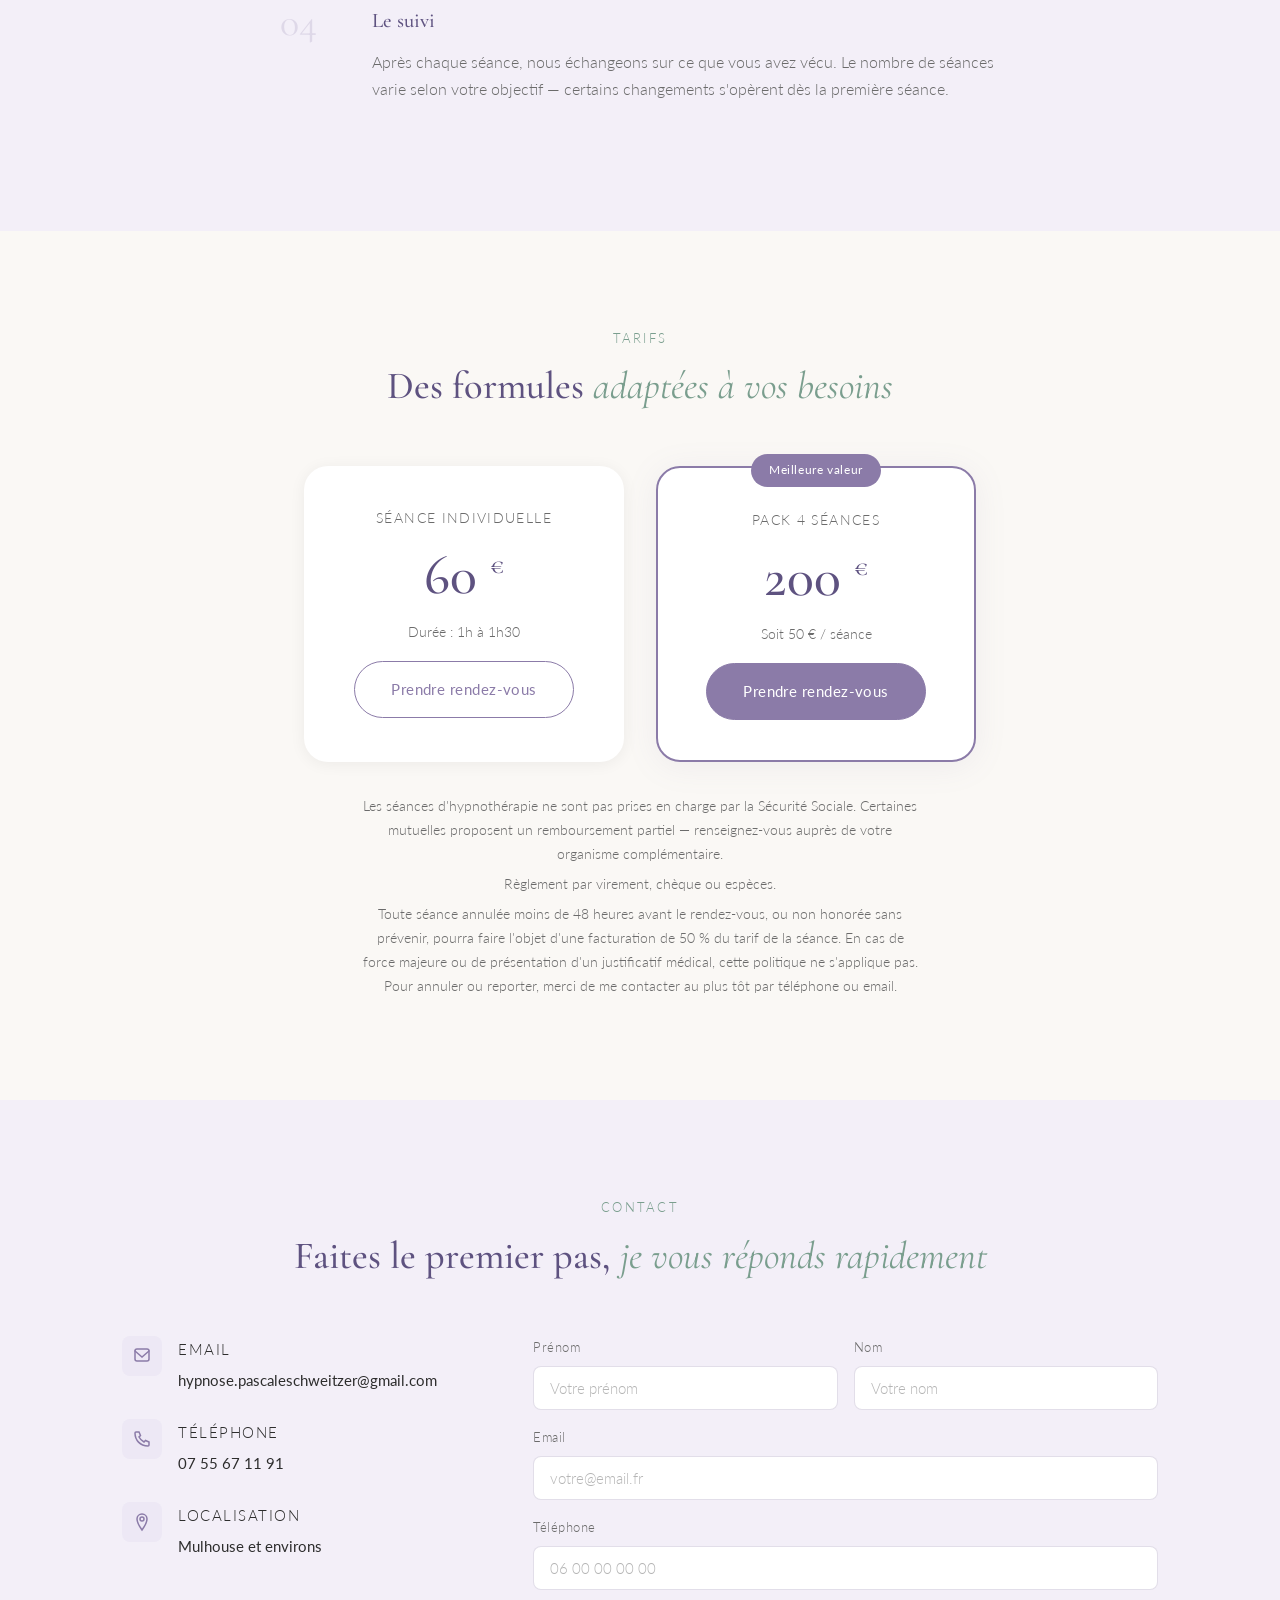
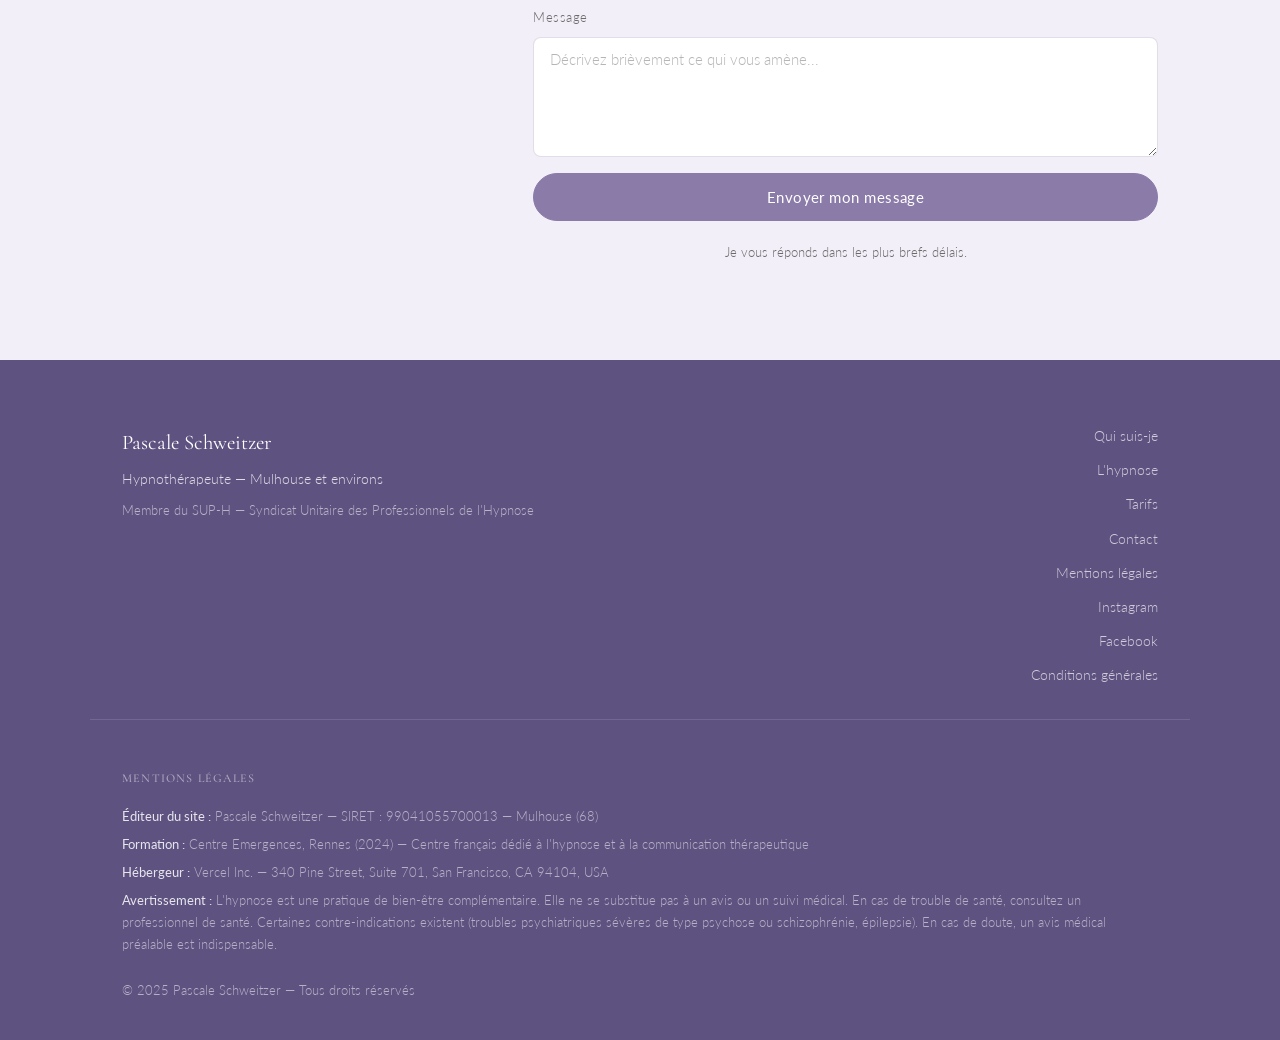
==== commit 93fc7411: "citations photo : tailles augmentées + suppression tirets cadratins" ====
--- a/index.html
+++ b/index.html
@@ -84,10 +84,10 @@
             <div class="photo-placeholder-text">Photo de Pascale<br/>à venir</div>
             <div class="photo-quote-overlay">
               <p>« Quand tu changes la façon dont tu regardes les choses, les choses que tu regardes changent. »</p>
-              <p class="photo-quote-source">— Sagesse toltèque</p>
-            </div>
-          </div>
-          <p class="photo-caption-below">« Les pensées ne sont pas la réalité »<br/><em>— Pascale Schweitzer</em></p>
+              <p class="photo-quote-source">Sagesse toltèque</p>
+            </div>
+          </div>
+          <p class="photo-caption-below">« Les pensées ne sont pas la réalité »<br/><em>Pascale Schweitzer</em></p>
         </div>
         <div class="col-text">
           <p class="section-eyebrow">Qui suis-je ?</p>
--- a/style.css
+++ b/style.css
@@ -342,12 +342,9 @@
 
 .photo-quote-overlay {
   position: absolute;
-  bottom: 0;
+  top: 0;
   left: 0;
   right: 0;
-  background: rgba(94, 82, 128, 0.6);
-  backdrop-filter: blur(4px);
-  -webkit-backdrop-filter: blur(4px);
   padding: 1rem 1.25rem;
   text-align: center;
 }
@@ -355,29 +352,32 @@
 .photo-quote-overlay p {
   font-family: var(--font-display);
   font-style: italic;
-  font-size: 0.95rem;
-  color: #ffffff;
+  font-size: 1.05rem;
+  color: #2D1F3D;
   line-height: 1.55;
   margin: 0;
+  text-shadow: 0 1px 12px rgba(255, 255, 255, 0.3);
 }
 
 .photo-quote-overlay .photo-quote-source {
   font-family: var(--font-display);
   font-style: italic;
   font-size: 0.82rem;
-  color: rgba(255, 255, 255, 0.8);
+  color: rgba(45, 31, 61, 0.8);
   margin-top: 0.35rem;
+  text-shadow: 0 1px 12px rgba(255, 255, 255, 0.3);
 }
 
 .photo-caption-below {
   margin-top: 1rem;
   font-family: var(--font-display);
-  font-size: 1.1rem;
+  font-size: 1.25rem;
   font-style: italic;
   text-align: center;
   color: var(--violet);
   line-height: 1.65;
   padding: 0 0.5rem;
+  border: none;
 }
 
 .accompagnement-intro {
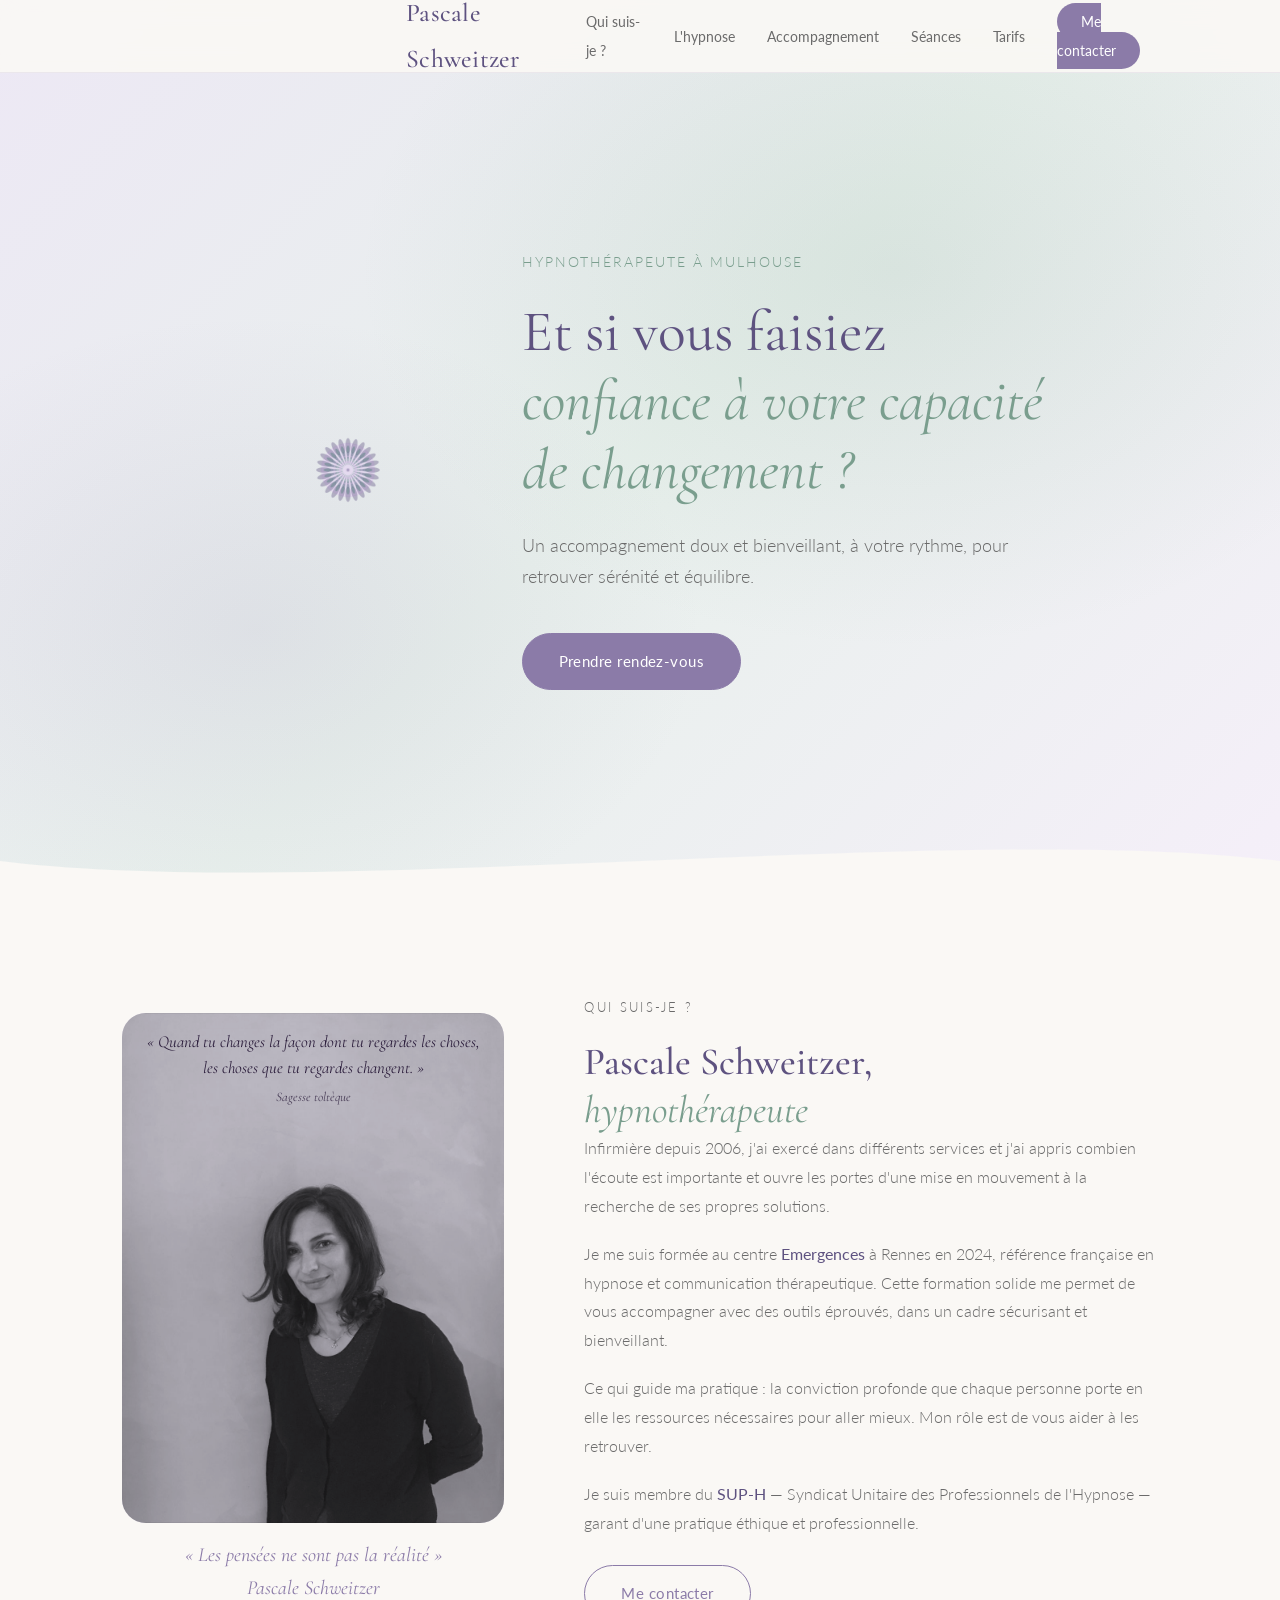
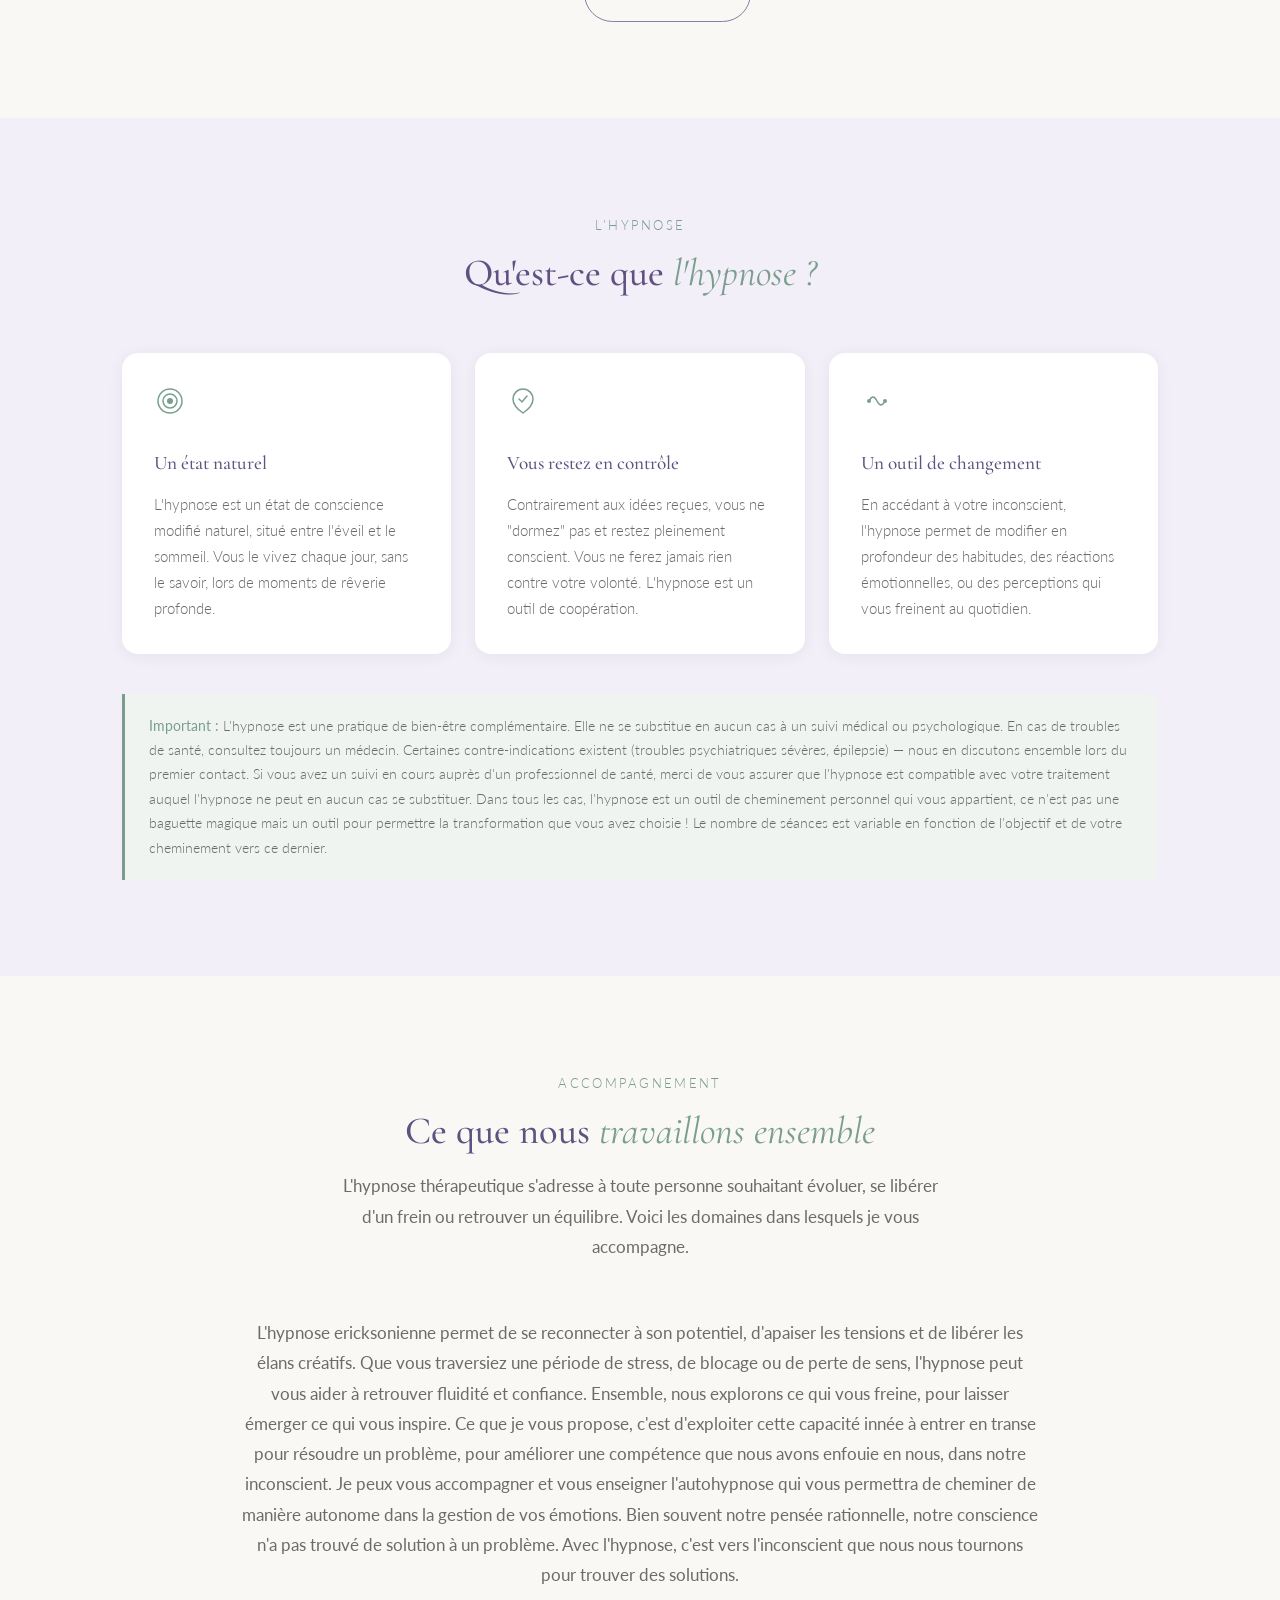
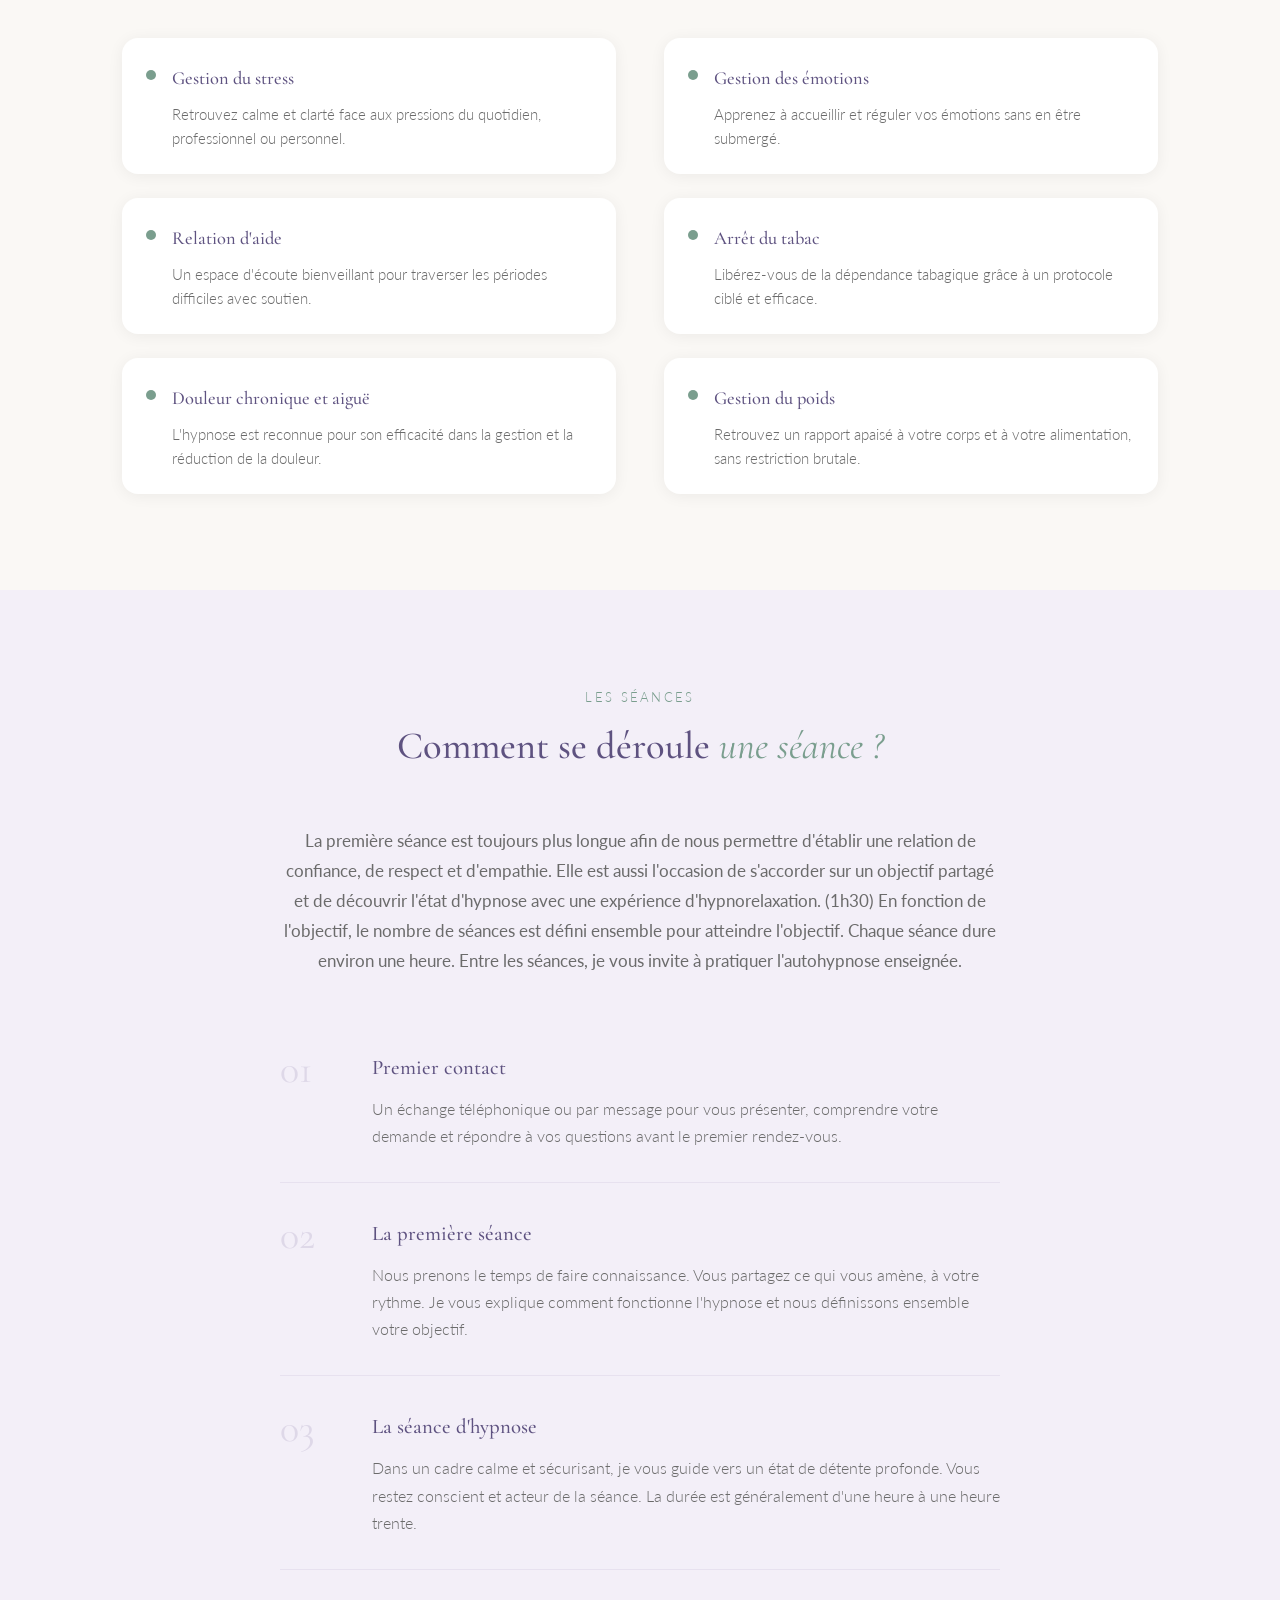
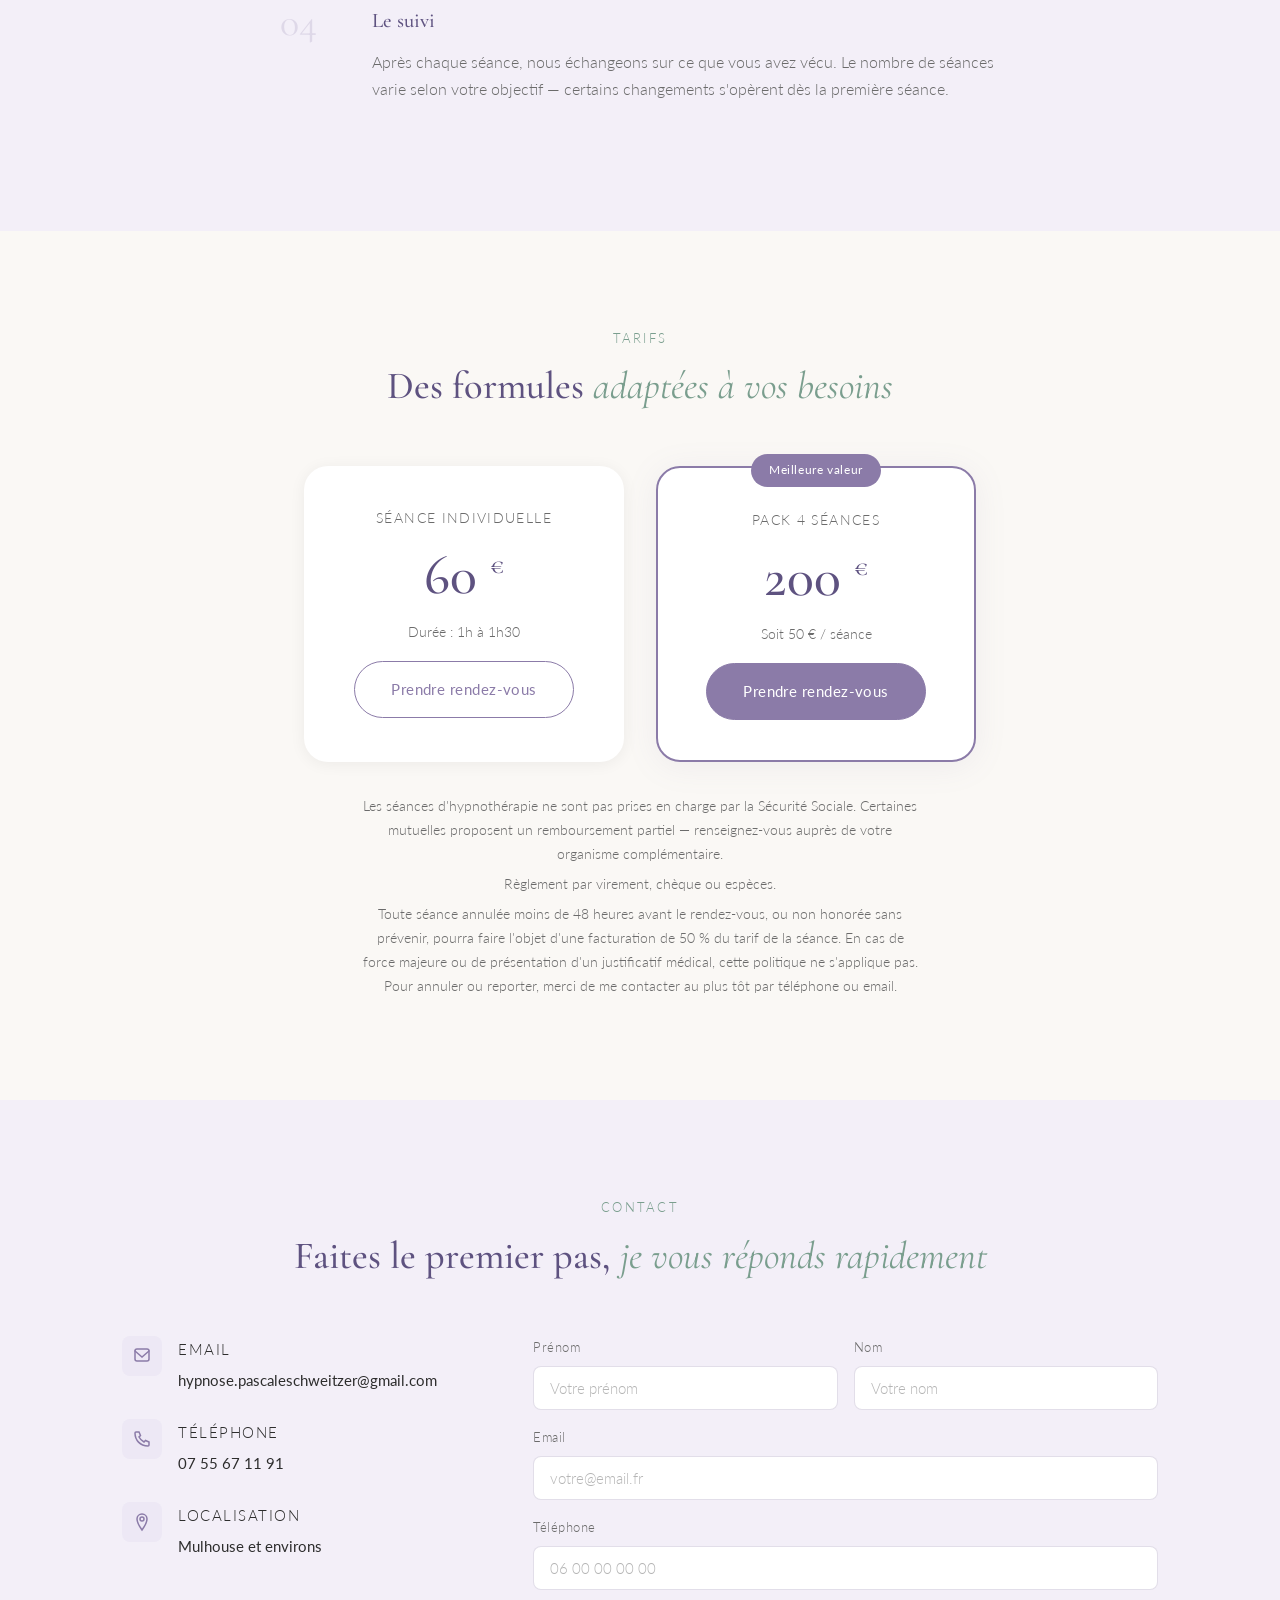
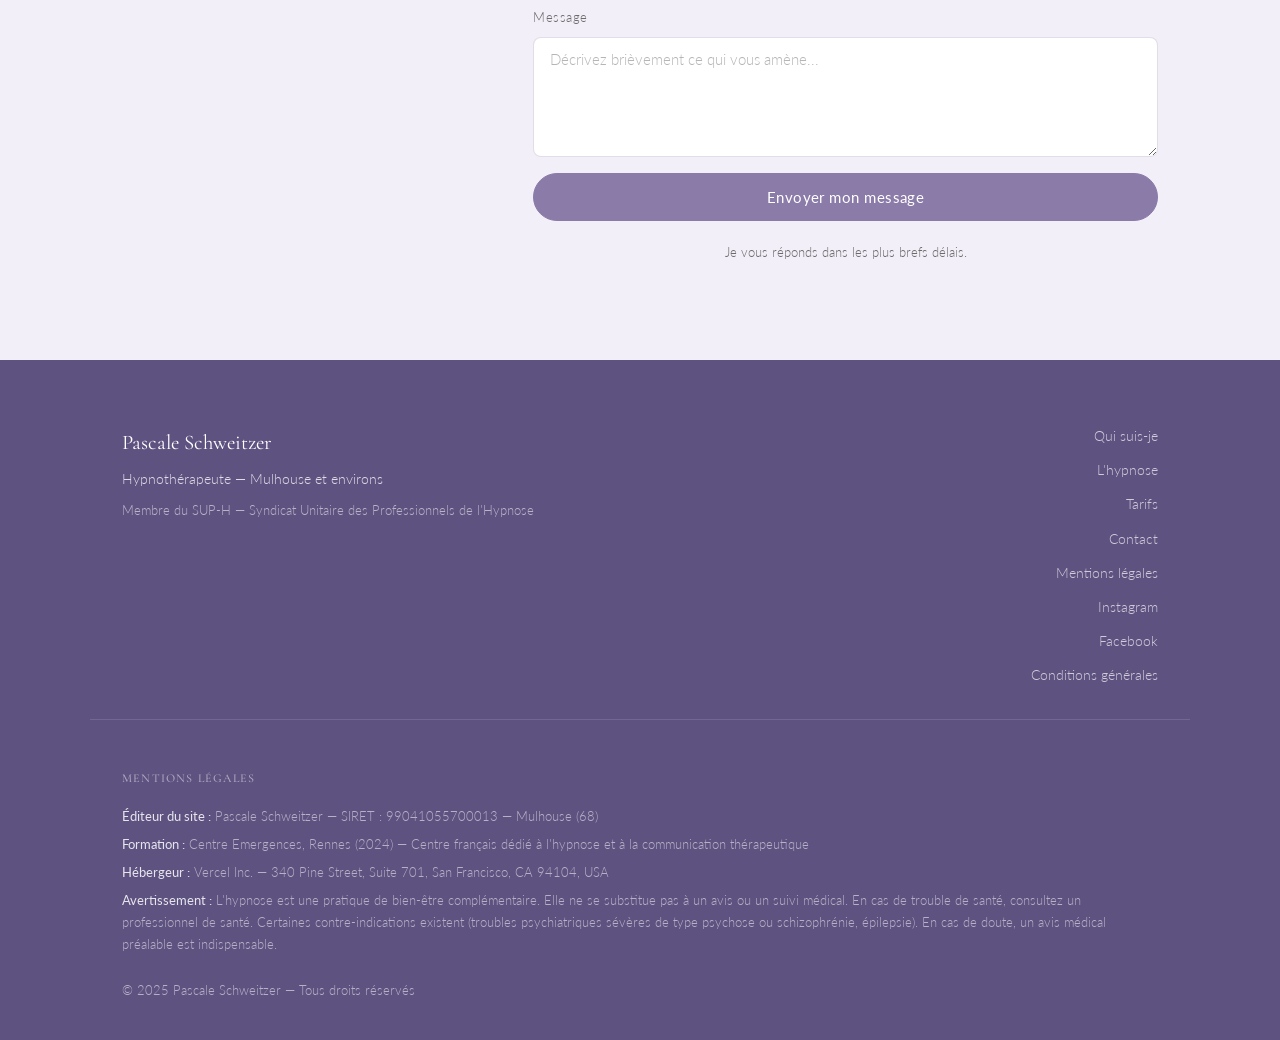
==== commit c6d30602: "feat: ajout logo hero et réalignement nav Co-Authored-By: Claude Sonnet 4.6 <noreply@anthropic.com>" ====
--- a/index.html
+++ b/index.html
@@ -61,11 +61,16 @@
     <!-- HERO -->
     <section class="hero" id="hero">
       <div class="hero-bg"></div>
-      <div class="container hero-content">
-        <p class="hero-eyebrow">Hypnothérapeute à Mulhouse</p>
-        <h1 class="hero-title">Et si vous faisiez<br /><em>confiance à votre capacité<br />de changement ?</em></h1>
-        <p class="hero-subtitle">Un accompagnement doux et bienveillant, à votre rythme, pour retrouver sérénité et équilibre.</p>
-        <a href="#contact" class="btn btn-primary">Prendre rendez-vous</a>
+      <div class="container hero-inner">
+        <div class="hero-logo-col">
+          <img src="logo_def.png" alt="Logo Pascale Schweitzer Hypnothérapeute" class="hero-logo" />
+        </div>
+        <div class="hero-content">
+          <p class="hero-eyebrow">Hypnothérapeute à Mulhouse</p>
+          <h1 class="hero-title">Et si vous faisiez<br /><em>confiance à votre capacité<br />de changement ?</em></h1>
+          <p class="hero-subtitle">Un accompagnement doux et bienveillant, à votre rythme, pour retrouver sérénité et équilibre.</p>
+          <a href="#contact" class="btn btn-primary">Prendre rendez-vous</a>
+        </div>
       </div>
       <div class="hero-wave">
         <svg viewBox="0 0 1440 80" preserveAspectRatio="none" xmlns="http://www.w3.org/2000/svg">
--- a/style.css
+++ b/style.css
@@ -1,5 +1,7 @@
 /* === VARIABLES === */
 :root {
+  --hero-logo-col: 220px;
+  --hero-gap: 4rem;
   --violet: #8B7BA8;
   --violet-dark: #5E5280;
   --violet-light: #EDE8F5;
@@ -117,6 +119,7 @@
   font-weight: 500;
   color: var(--violet-dark);
   letter-spacing: 0.01em;
+  margin-left: calc(var(--hero-logo-col) + var(--hero-gap));
 }
 .nav-logo:hover { color: var(--violet); }
 
@@ -185,12 +188,25 @@
     radial-gradient(ellipse 50% 50% at 20% 70%, rgba(139,123,168,0.12) 0%, transparent 70%);
 }
 
-.hero-content {
+.hero-inner {
   position: relative;
   z-index: 1;
   padding-top: 4rem;
   padding-bottom: 6rem;
-  max-width: 680px;
+  display: grid;
+  grid-template-columns: var(--hero-logo-col) 1fr;
+  gap: var(--hero-gap);
+  align-items: center;
+}
+
+.hero-logo-col {
+  display: flex;
+  align-items: center;
+  justify-content: center;
+}
+
+.hero-logo {
+  width: clamp(140px, 15vw, 200px);
 }
 
 .hero-eyebrow {
@@ -913,7 +929,21 @@
 @media (max-width: 680px) {
   .container { padding: 0 1.25rem; }
   .section { padding: 4rem 0; }
-  .hero-content { padding-bottom: 4rem; }
+
+  .nav-logo { margin-left: 0; }
+
+  .hero-inner {
+    grid-template-columns: 1fr;
+    gap: 1.5rem;
+    padding-bottom: 4rem;
+    text-align: center;
+  }
+  .hero-logo {
+    width: 120px;
+    max-width: 120px;
+    margin: 0 auto;
+  }
+  .hero-subtitle { margin-left: auto; margin-right: auto; }
 
   .nav-links {
     display: none;
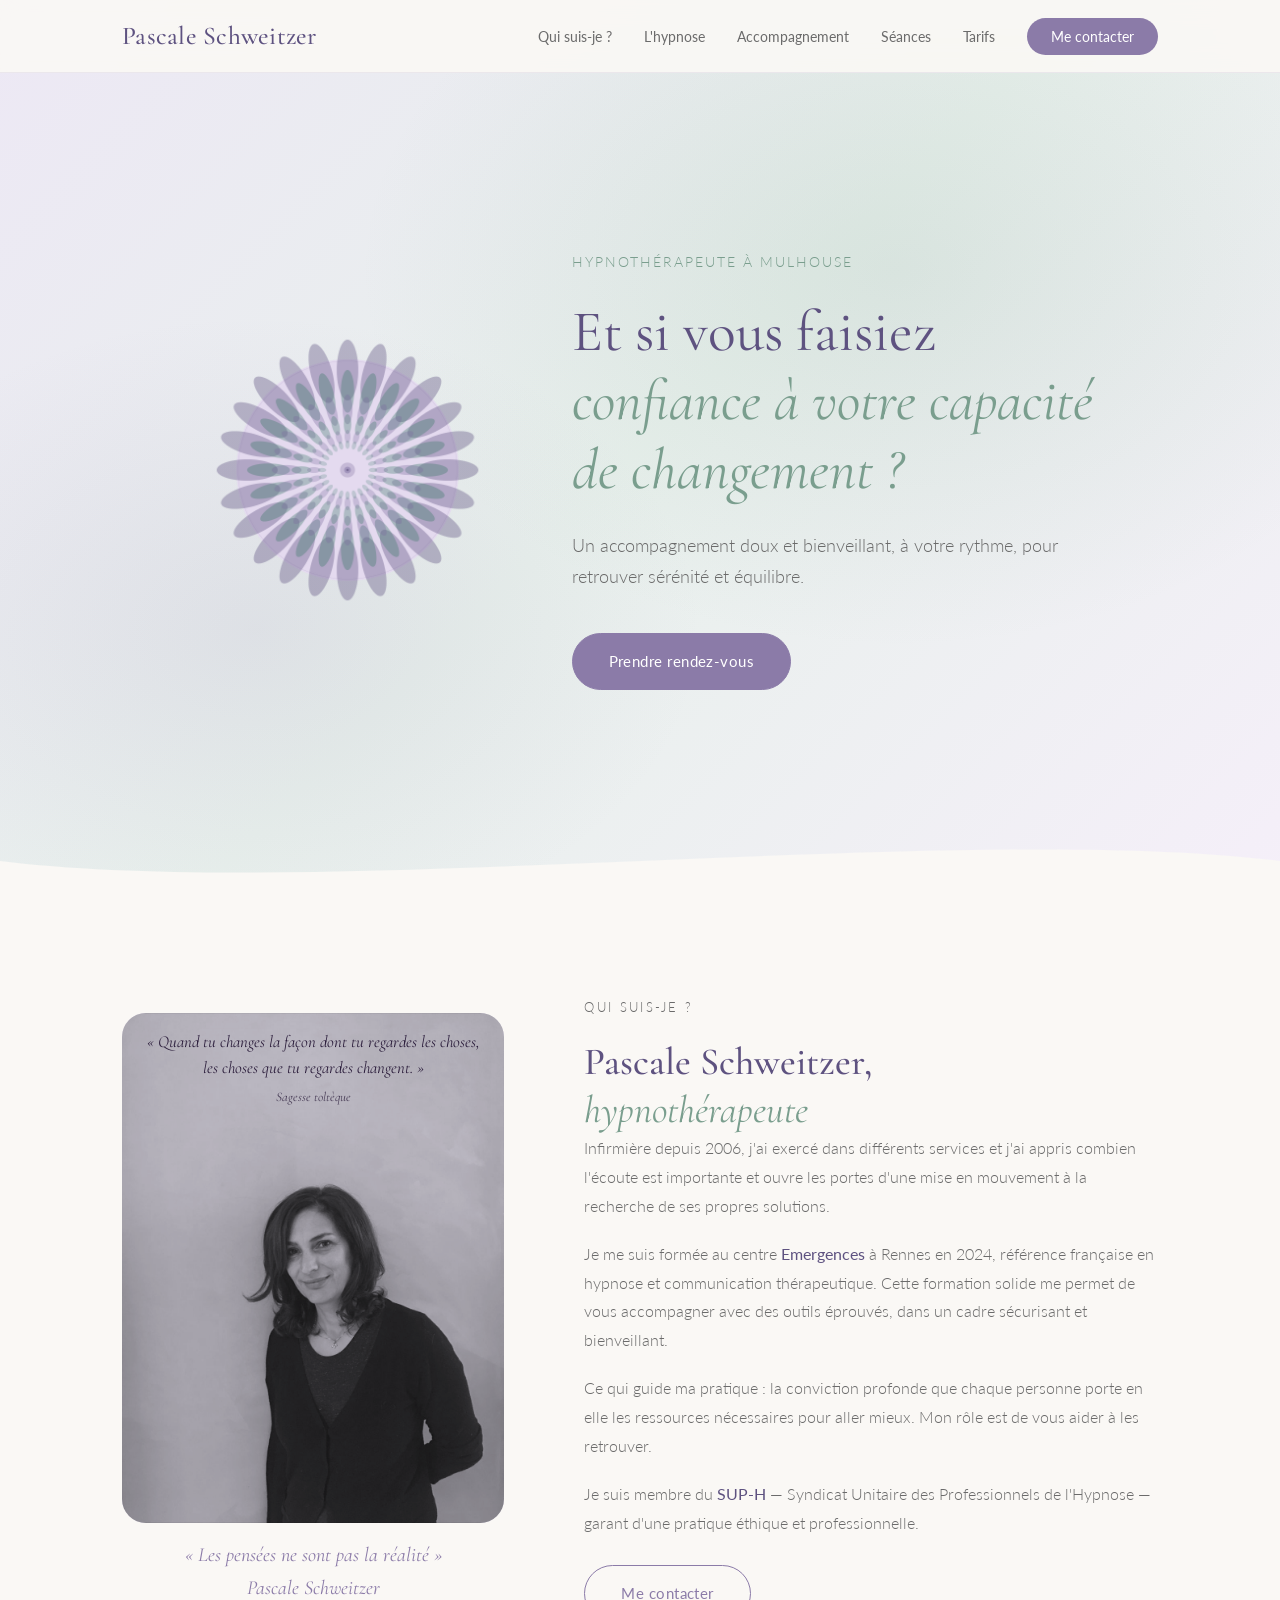
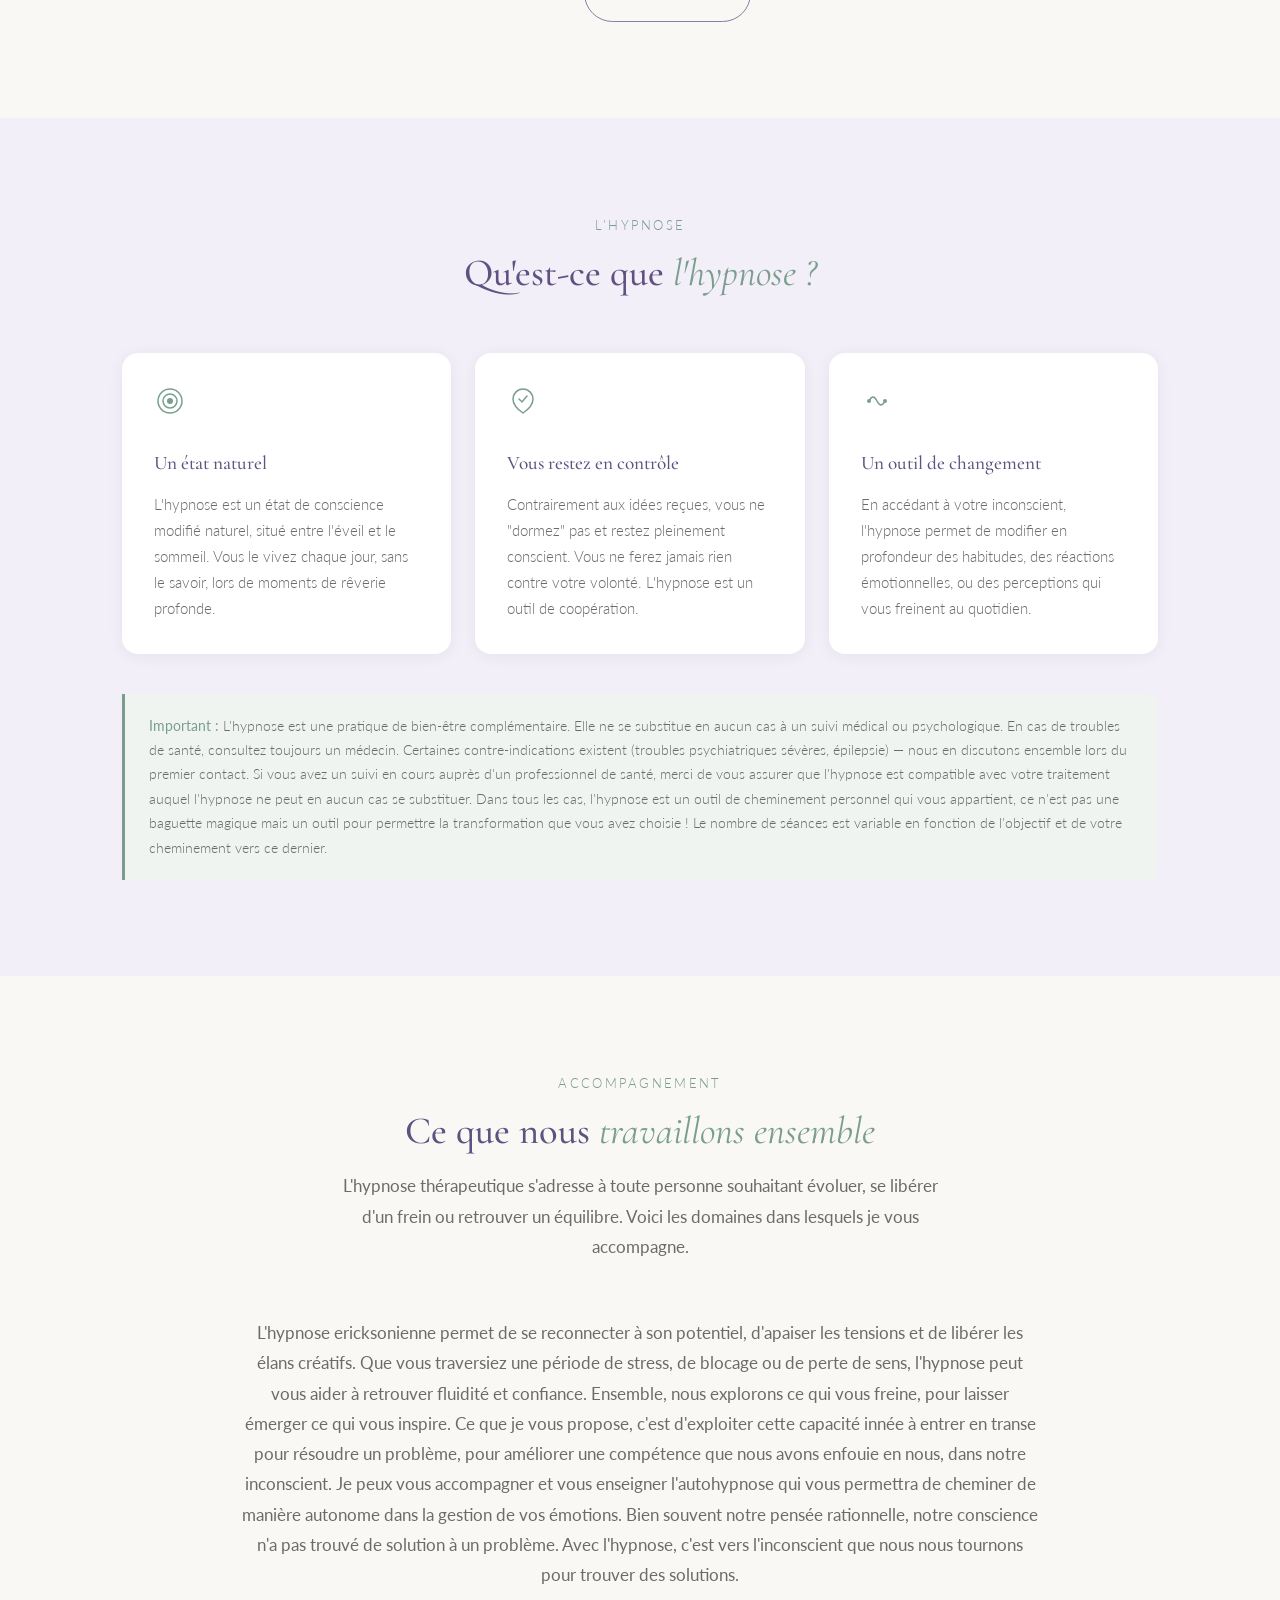
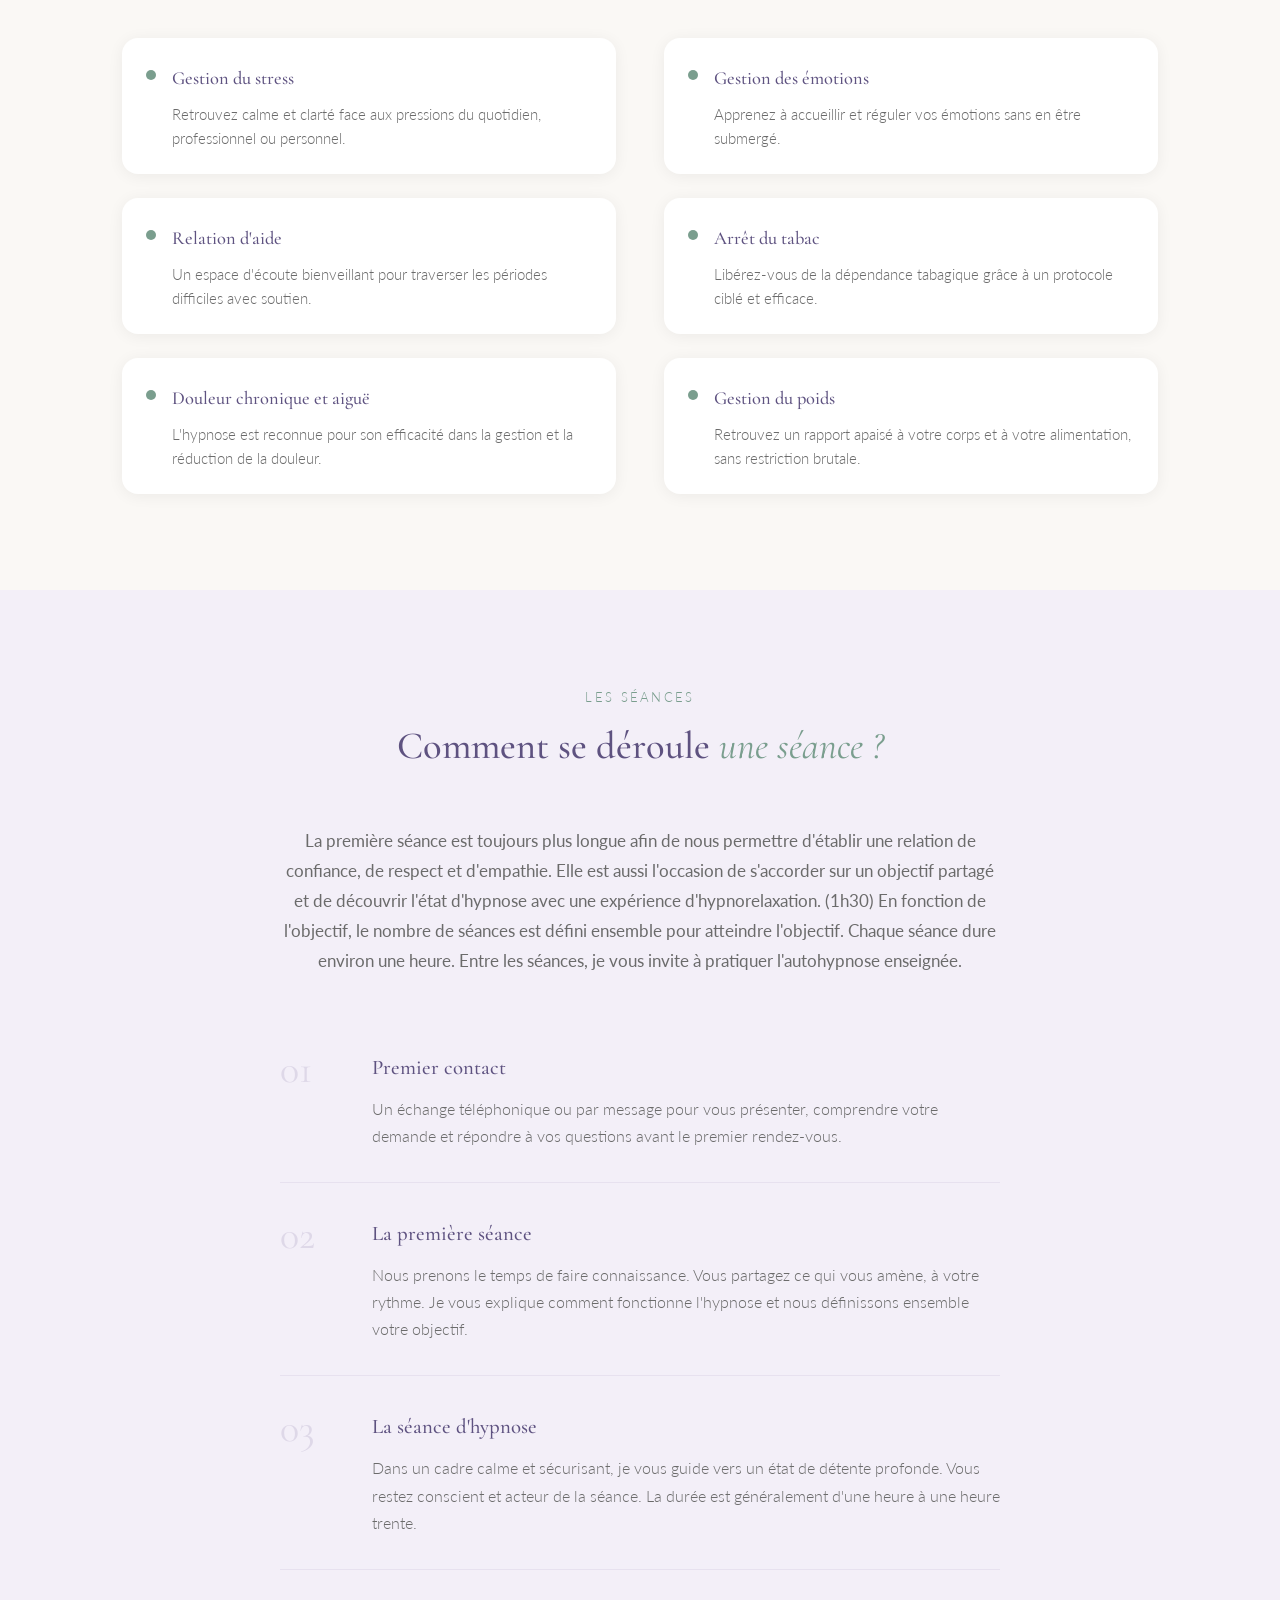
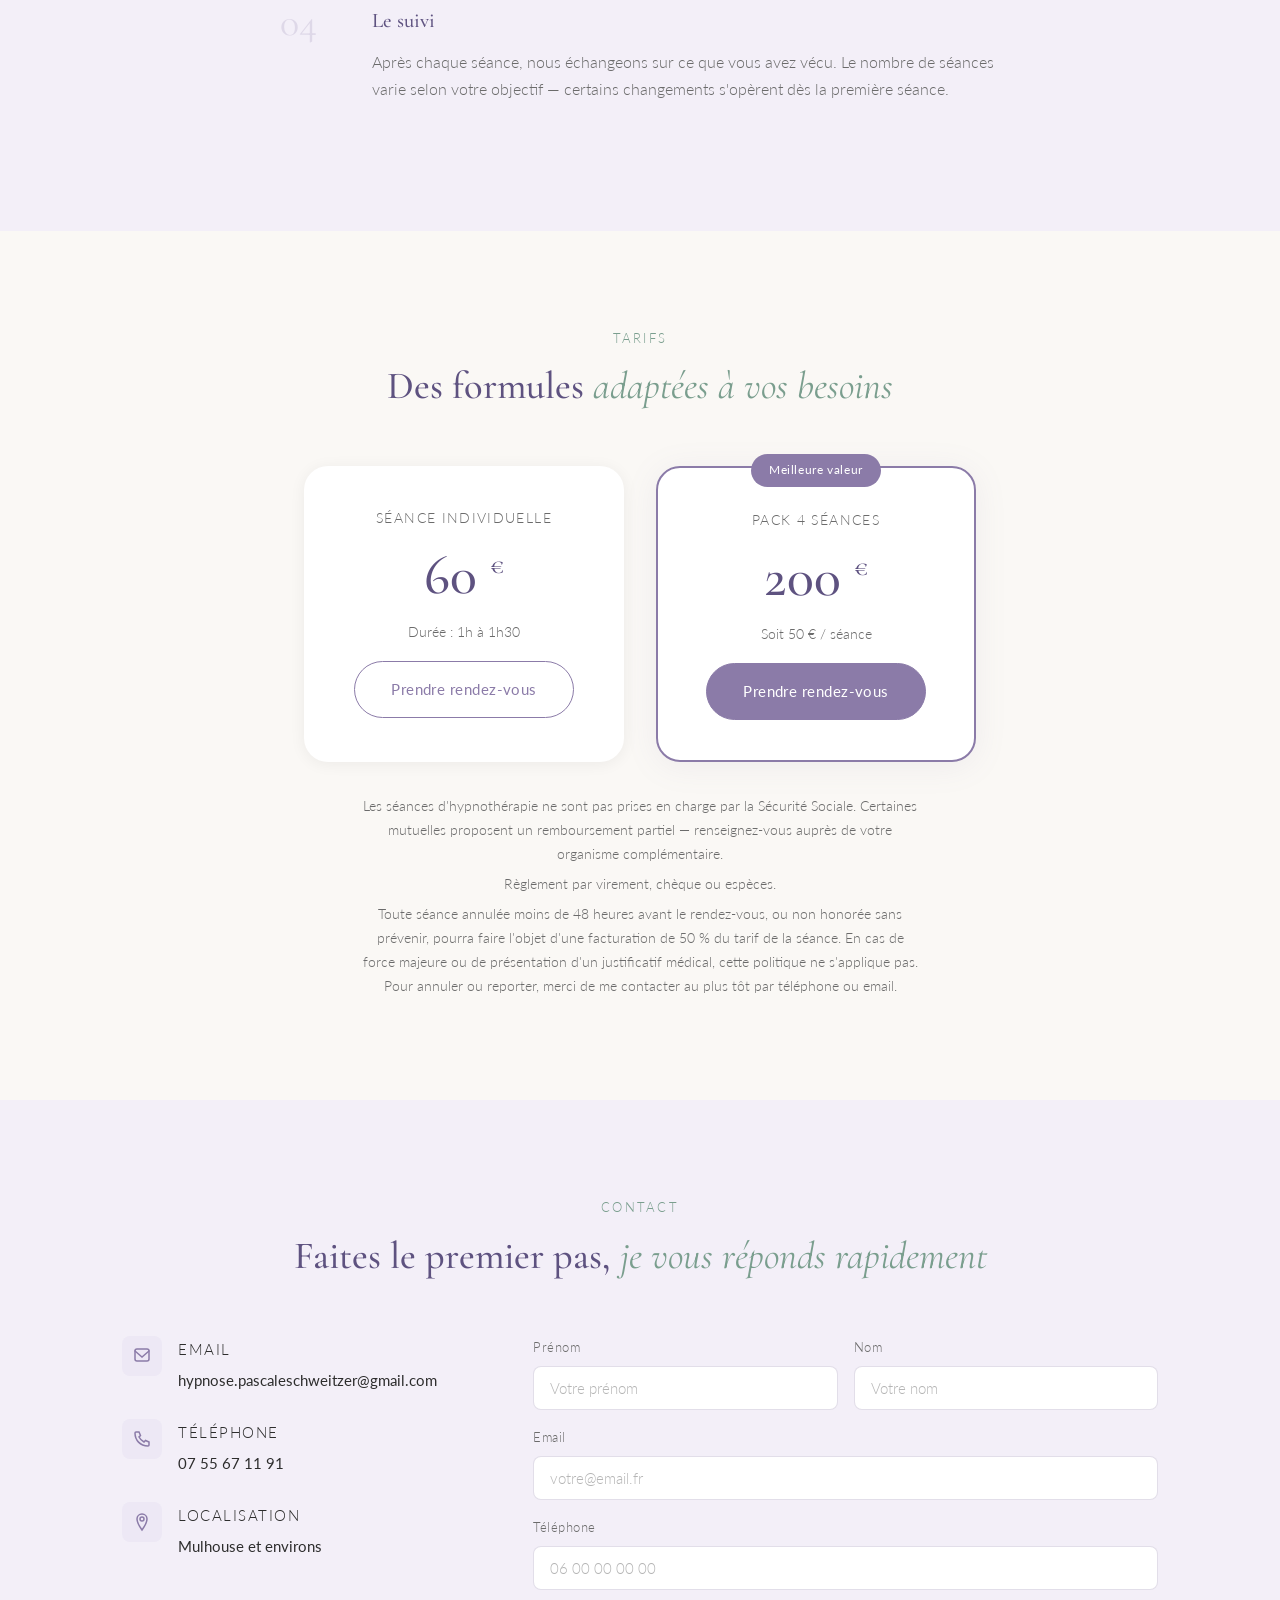
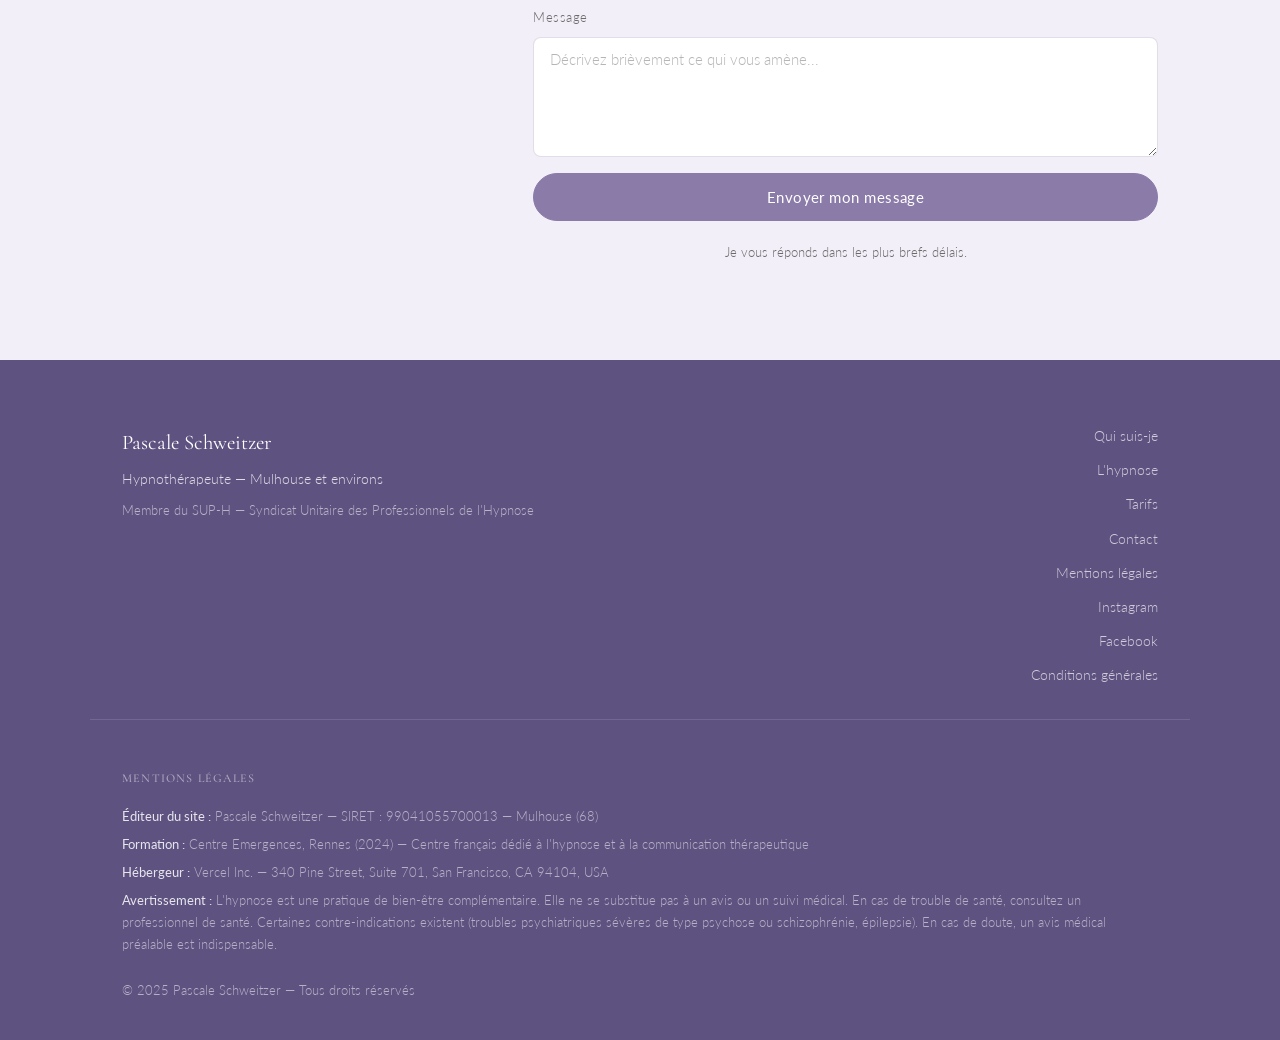
==== commit 9f128058: "feat: remplacement logo hero par LOGO-SH.png Co-Authored-By: Claude Sonnet 4.6 <noreply@anthropic.co" ====
--- a/index.html
+++ b/index.html
@@ -63,7 +63,7 @@
       <div class="hero-bg"></div>
       <div class="container hero-inner">
         <div class="hero-logo-col">
-          <img src="logo_def.png" alt="Logo Pascale Schweitzer Hypnothérapeute" class="hero-logo" />
+          <img src="LOGO-SH.png" alt="Logo Pascale Schweitzer Hypnothérapeute" class="hero-logo" />
         </div>
         <div class="hero-content">
           <p class="hero-eyebrow">Hypnothérapeute à Mulhouse</p>
--- a/style.css
+++ b/style.css
@@ -1,6 +1,6 @@
 /* === VARIABLES === */
 :root {
-  --hero-logo-col: 220px;
+  --hero-logo-col: 320px;
   --hero-gap: 4rem;
   --violet: #8B7BA8;
   --violet-dark: #5E5280;
@@ -119,7 +119,6 @@
   font-weight: 500;
   color: var(--violet-dark);
   letter-spacing: 0.01em;
-  margin-left: calc(var(--hero-logo-col) + var(--hero-gap));
 }
 .nav-logo:hover { color: var(--violet); }
 
@@ -206,7 +205,7 @@
 }
 
 .hero-logo {
-  width: clamp(140px, 15vw, 200px);
+  width: clamp(217px, 23vw, 310px);
 }
 
 .hero-eyebrow {
@@ -924,26 +923,22 @@
   .tarifs-grid { flex-direction: column; align-items: center; }
   .footer-content { flex-direction: column; }
   .footer-links { text-align: left; }
+
+  .hero-inner {
+    grid-template-columns: 1fr;
+    text-align: center;
+    gap: 2rem;
+  }
+  .hero-logo { width: 200px; margin: 0 auto; }
+  .hero-subtitle { margin-left: auto; margin-right: auto; }
 }
 
 @media (max-width: 680px) {
   .container { padding: 0 1.25rem; }
   .section { padding: 4rem 0; }
 
-  .nav-logo { margin-left: 0; }
-
-  .hero-inner {
-    grid-template-columns: 1fr;
-    gap: 1.5rem;
-    padding-bottom: 4rem;
-    text-align: center;
-  }
-  .hero-logo {
-    width: 120px;
-    max-width: 120px;
-    margin: 0 auto;
-  }
-  .hero-subtitle { margin-left: auto; margin-right: auto; }
+  .hero-inner { gap: 1.5rem; padding-bottom: 4rem; }
+  .hero-logo { width: 186px; max-width: 186px; }
 
   .nav-links {
     display: none;
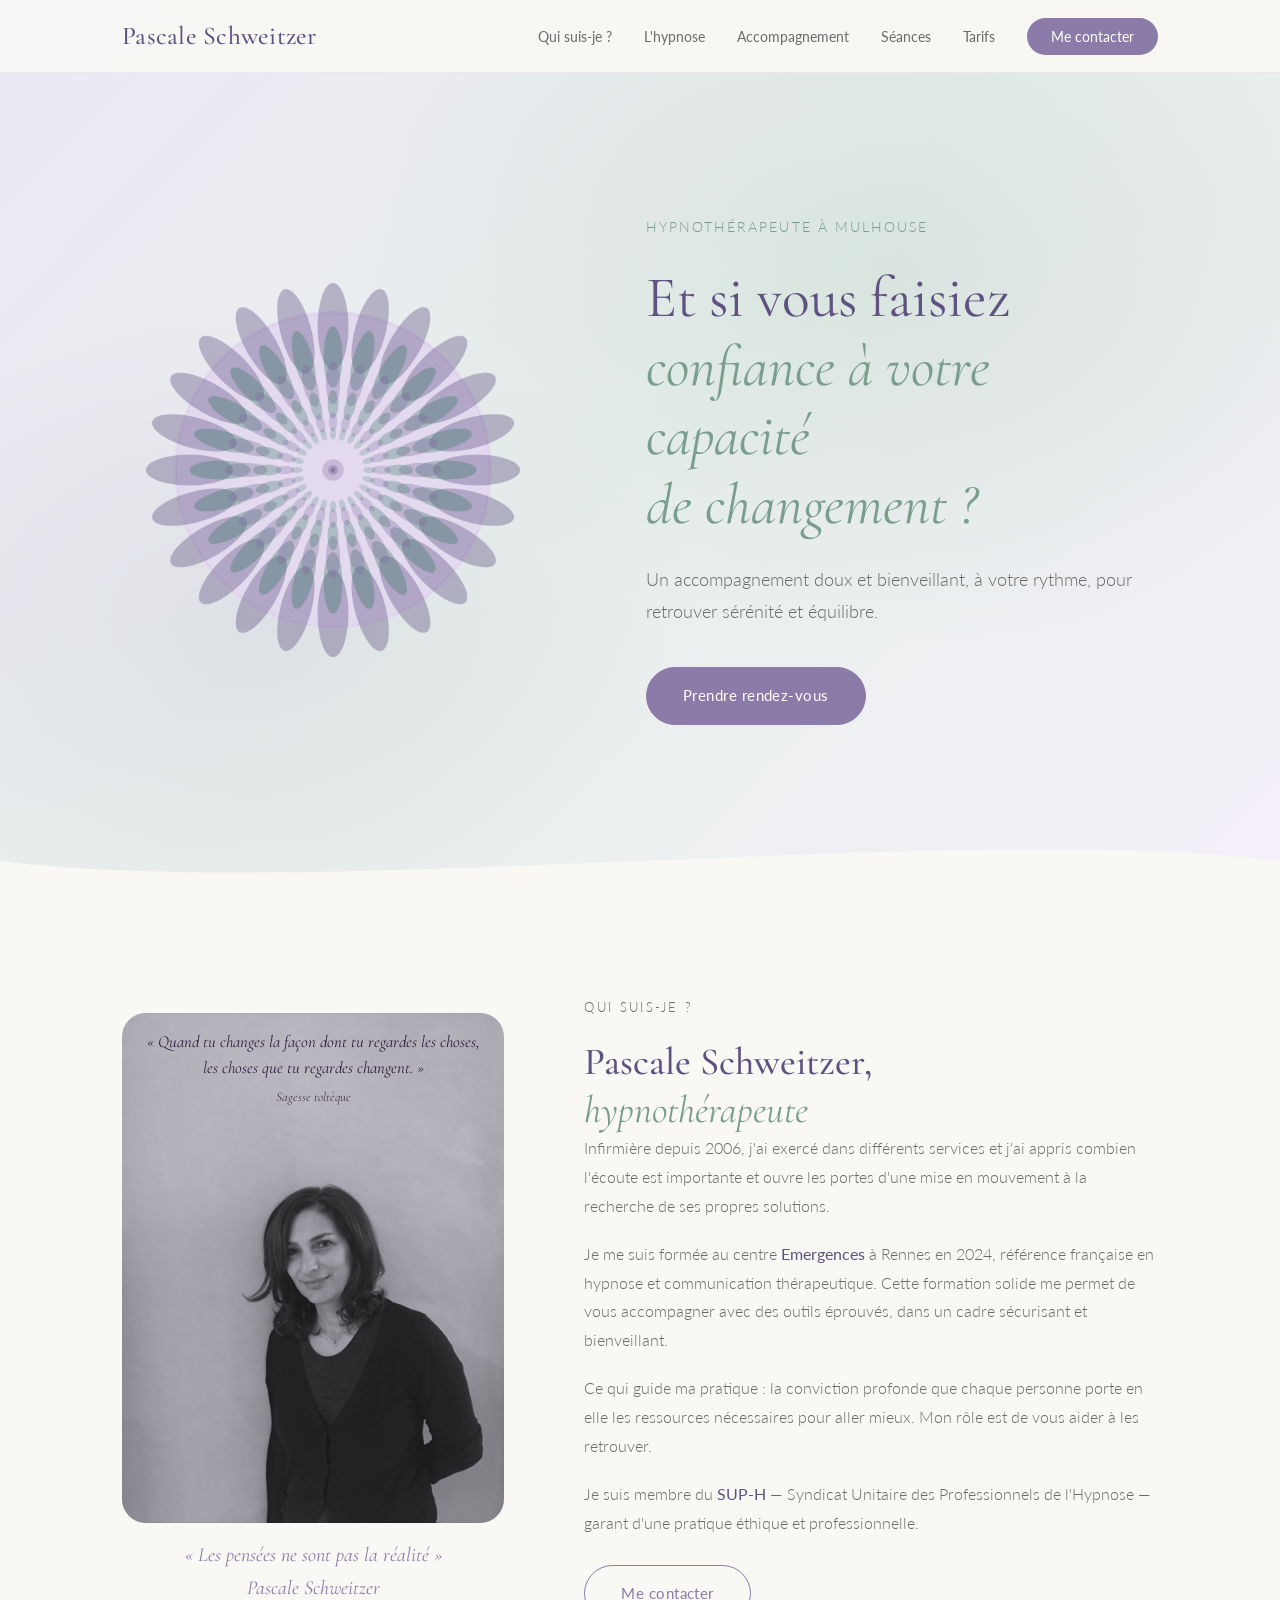
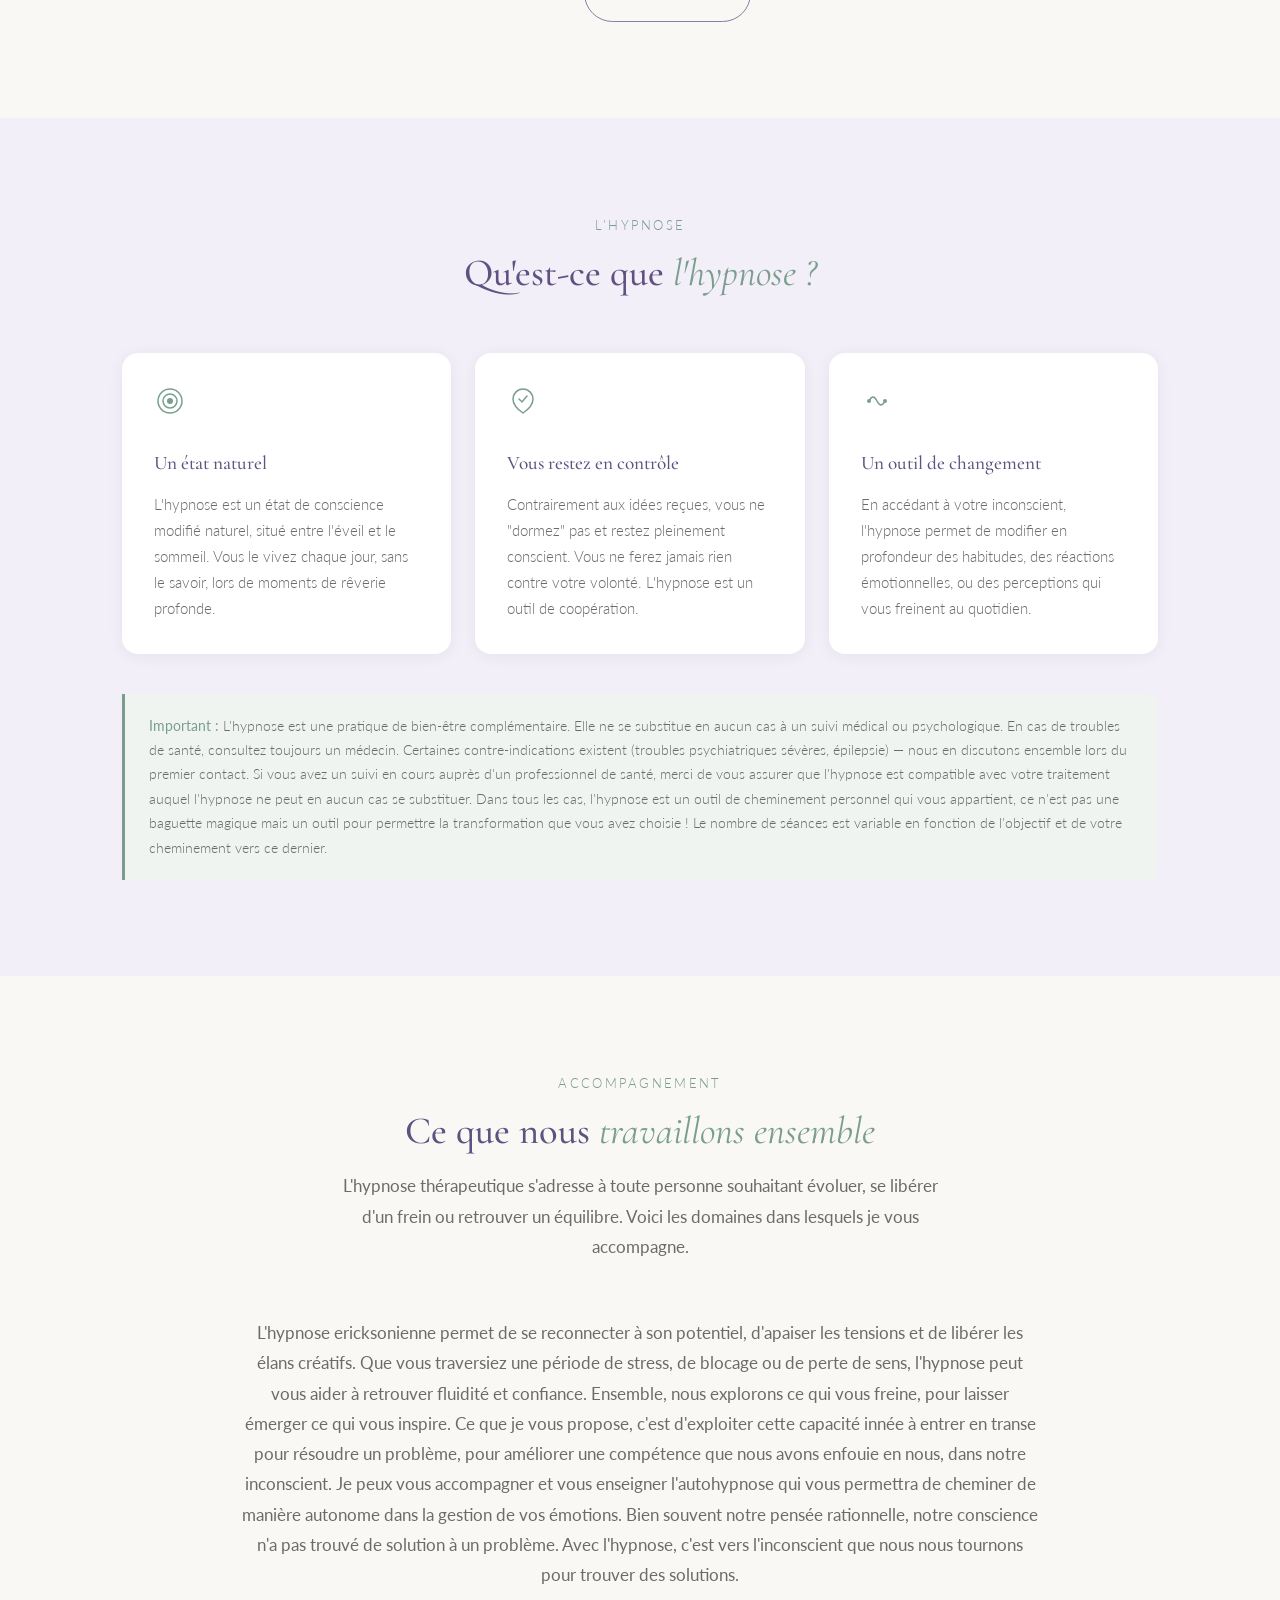
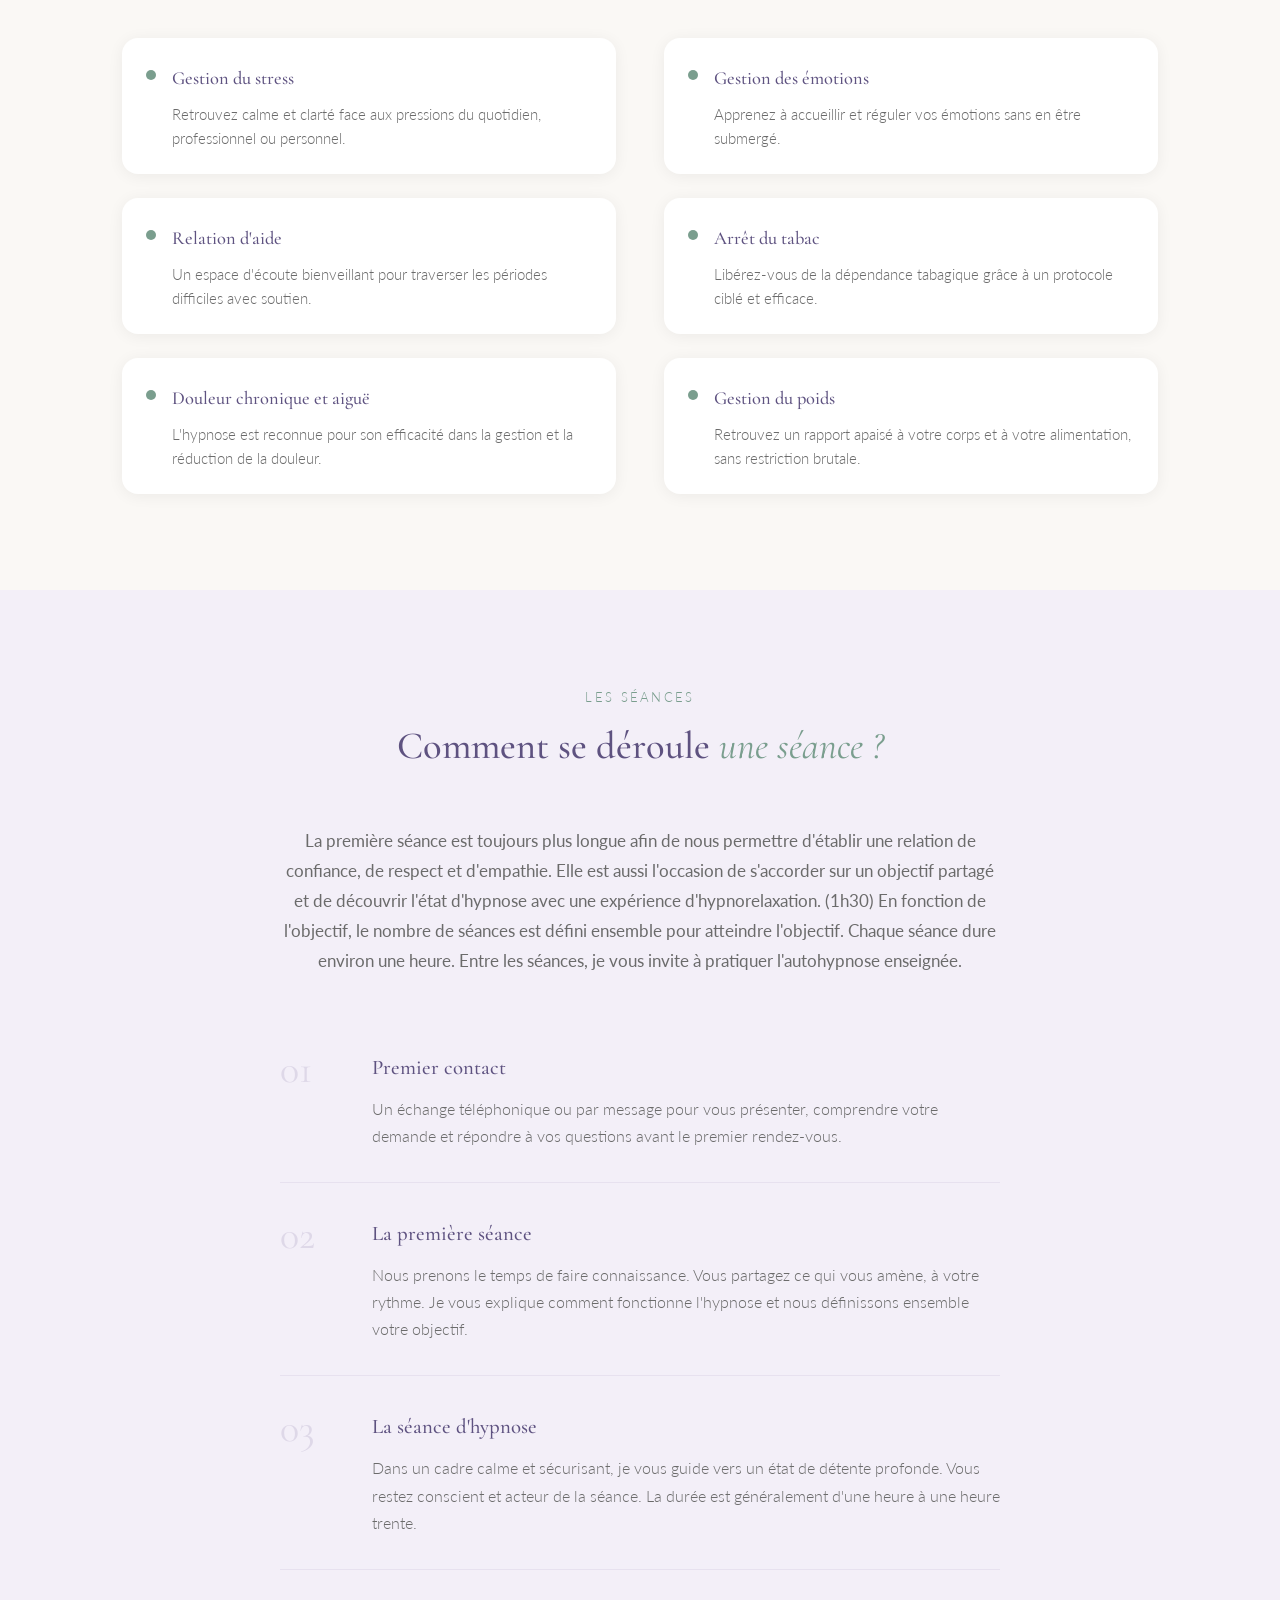
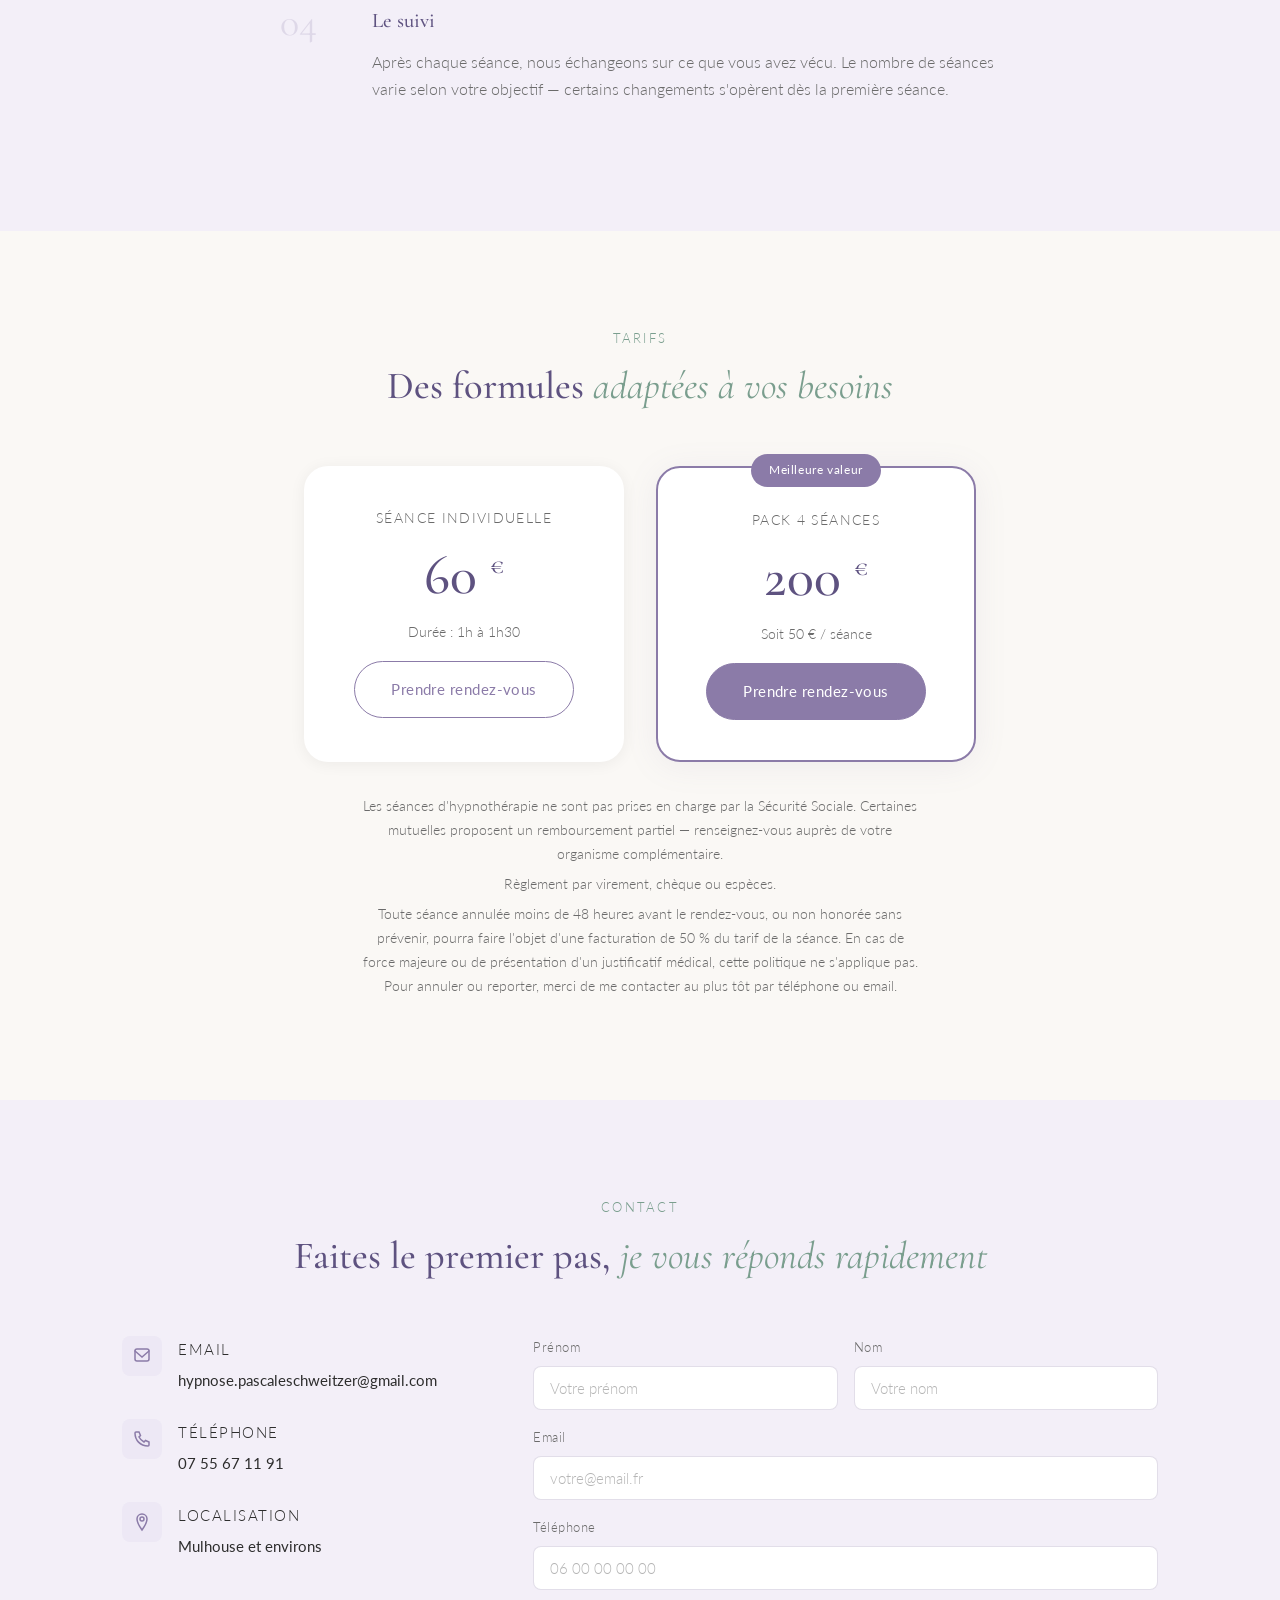
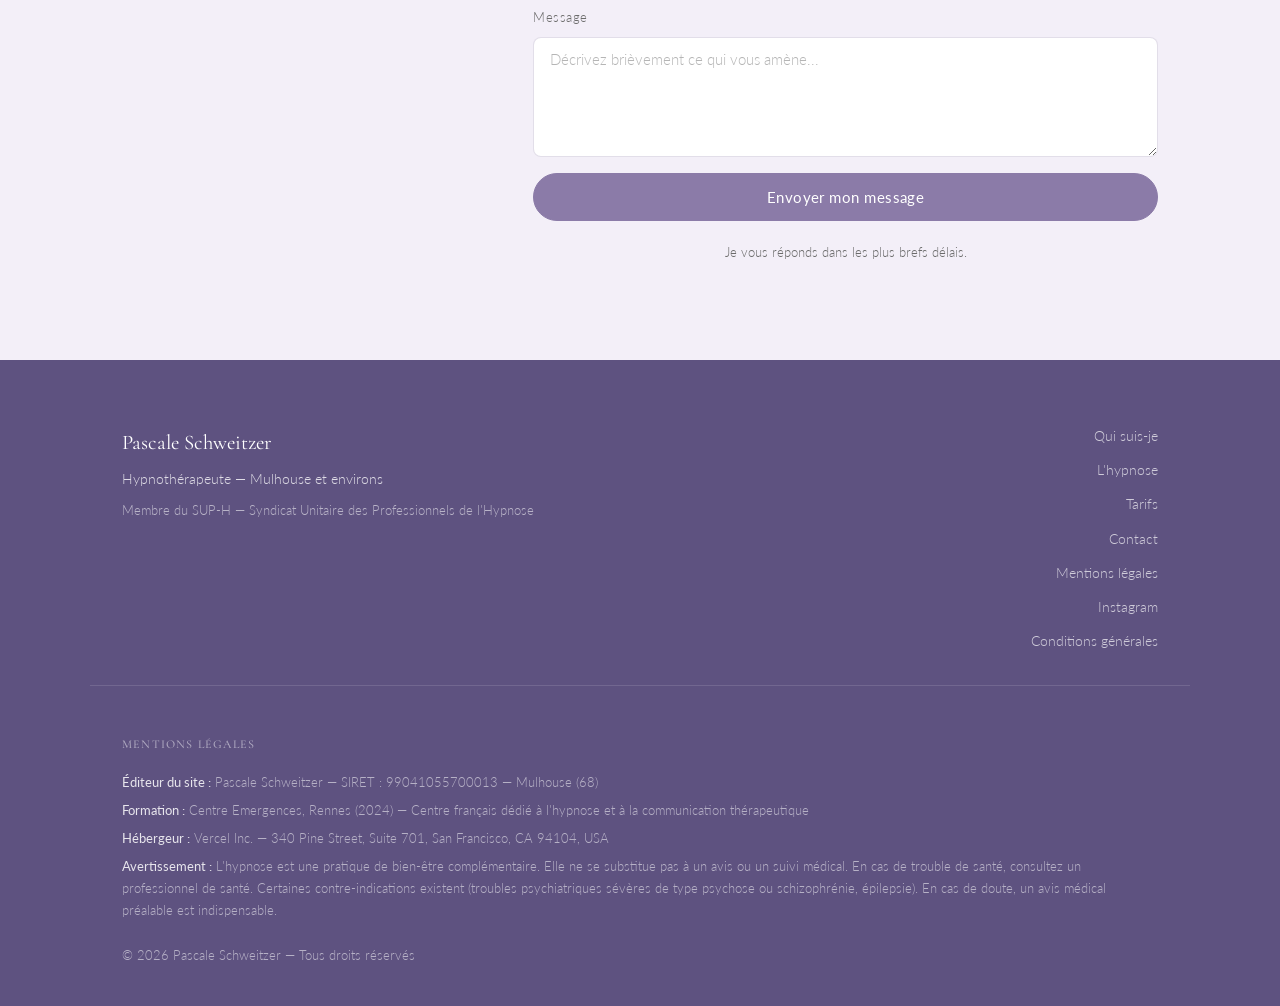
==== commit 34a37147: "fix: liens sociaux, og:image, copyright 2026, CSS propre - Instagram mis à jour vers le vrai profil " ====
--- a/index.html
+++ b/index.html
@@ -9,7 +9,9 @@
   <meta property="og:title" content="Pascale Schweitzer — Hypnothérapeute à Mulhouse" />
   <meta property="og:description" content="Un accompagnement doux et bienveillant pour retrouver votre équilibre. Hypnothérapeute certifiée à Mulhouse et environs." />
   <meta property="og:type" content="website" />
-  <meta property="og:url" content="https://schweitzer-hypnose.fr" />
+  <meta property="og:url" content="https://www.schweitzer-hypnose.fr/" />
+  <meta property="og:image" content="https://www.schweitzer-hypnose.fr/LOGO-SH.png" />
+  <meta property="og:image:alt" content="Logo Pascale Schweitzer Hypnothérapeute" />
   <link rel="preconnect" href="https://fonts.googleapis.com" />
   <link rel="preconnect" href="https://fonts.gstatic.com" crossorigin />
   <link href="https://fonts.googleapis.com/css2?family=Cormorant+Garamond:ital,wght@0,400;0,500;0,600;1,400;1,500&family=Lato:wght@300;400&display=swap" rel="stylesheet" />
@@ -375,8 +377,7 @@
         <a href="#tarifs">Tarifs</a>
         <a href="#contact">Contact</a>
         <a href="#mentions-legales">Mentions légales</a>
-        <a href="https://instagram.com" target="_blank" rel="noopener">Instagram</a>
-        <a href="https://facebook.com" target="_blank" rel="noopener">Facebook</a>
+        <a href="https://www.instagram.com/schweitzer.hypnose/" target="_blank" rel="noopener">Instagram</a>
         <a href="cgv.html">Conditions générales</a>
       </div>
     </div>
@@ -386,7 +387,7 @@
       <p><strong>Formation :</strong> Centre Emergences, Rennes (2024) — Centre français dédié à l'hypnose et à la communication thérapeutique</p>
       <p><strong>Hébergeur :</strong> Vercel Inc. — 340 Pine Street, Suite 701, San Francisco, CA 94104, USA</p>
       <p><strong>Avertissement :</strong> L'hypnose est une pratique de bien-être complémentaire. Elle ne se substitue pas à un avis ou un suivi médical. En cas de trouble de santé, consultez un professionnel de santé. Certaines contre-indications existent (troubles psychiatriques sévères de type psychose ou schizophrénie, épilepsie). En cas de doute, un avis médical préalable est indispensable.</p>
-      <p class="footer-copy">© 2025 Pascale Schweitzer — Tous droits réservés</p>
+      <p class="footer-copy">© 2026 Pascale Schweitzer — Tous droits réservés</p>
     </div>
   </footer>
 
--- a/style.css
+++ b/style.css
@@ -1,6 +1,6 @@
 /* === VARIABLES === */
 :root {
-  --hero-logo-col: 320px;
+  --hero-logo-col: 460px;
   --hero-gap: 4rem;
   --violet: #8B7BA8;
   --violet-dark: #5E5280;
@@ -201,11 +201,11 @@
 .hero-logo-col {
   display: flex;
   align-items: center;
-  justify-content: center;
+  justify-content: flex-start;
 }
 
 .hero-logo {
-  width: clamp(217px, 23vw, 310px);
+  width: clamp(312px, 33vw, 445px);
 }
 
 .hero-eyebrow {
@@ -788,13 +788,12 @@
 
 .mentions-legales h4 {
   font-family: var(--font-display);
-  font-size: 1rem;
+  font-size: 0.75rem;
   font-weight: 500;
   color: rgba(255,255,255,0.5);
   margin-bottom: 1rem;
   text-transform: uppercase;
   letter-spacing: 0.1em;
-  font-size: 0.75rem;
 }
 
 .mentions-legales p {
@@ -929,7 +928,7 @@
     text-align: center;
     gap: 2rem;
   }
-  .hero-logo { width: 200px; margin: 0 auto; }
+  .hero-logo { width: 288px; margin: 0 auto; }
   .hero-subtitle { margin-left: auto; margin-right: auto; }
 }
 
@@ -938,7 +937,7 @@
   .section { padding: 4rem 0; }
 
   .hero-inner { gap: 1.5rem; padding-bottom: 4rem; }
-  .hero-logo { width: 186px; max-width: 186px; }
+  .hero-logo { width: 267px; max-width: 267px; }
 
   .nav-links {
     display: none;
